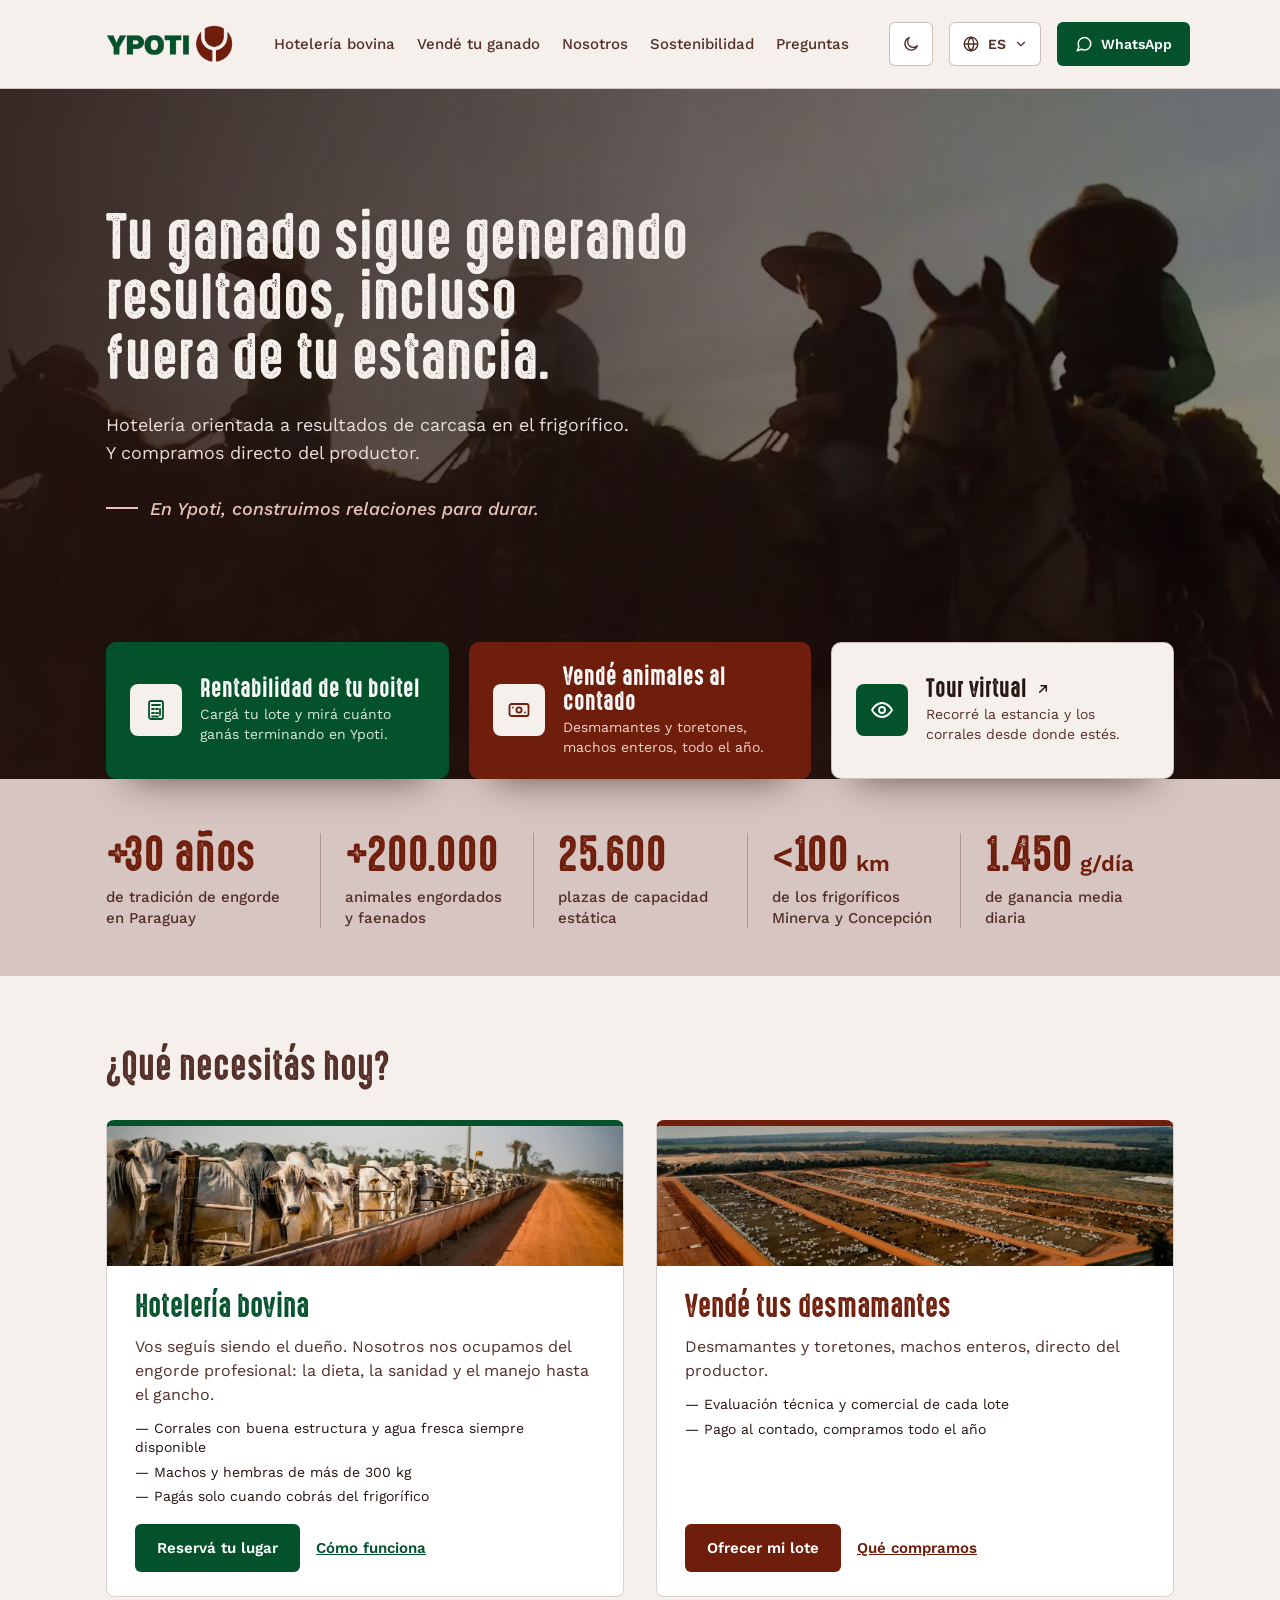
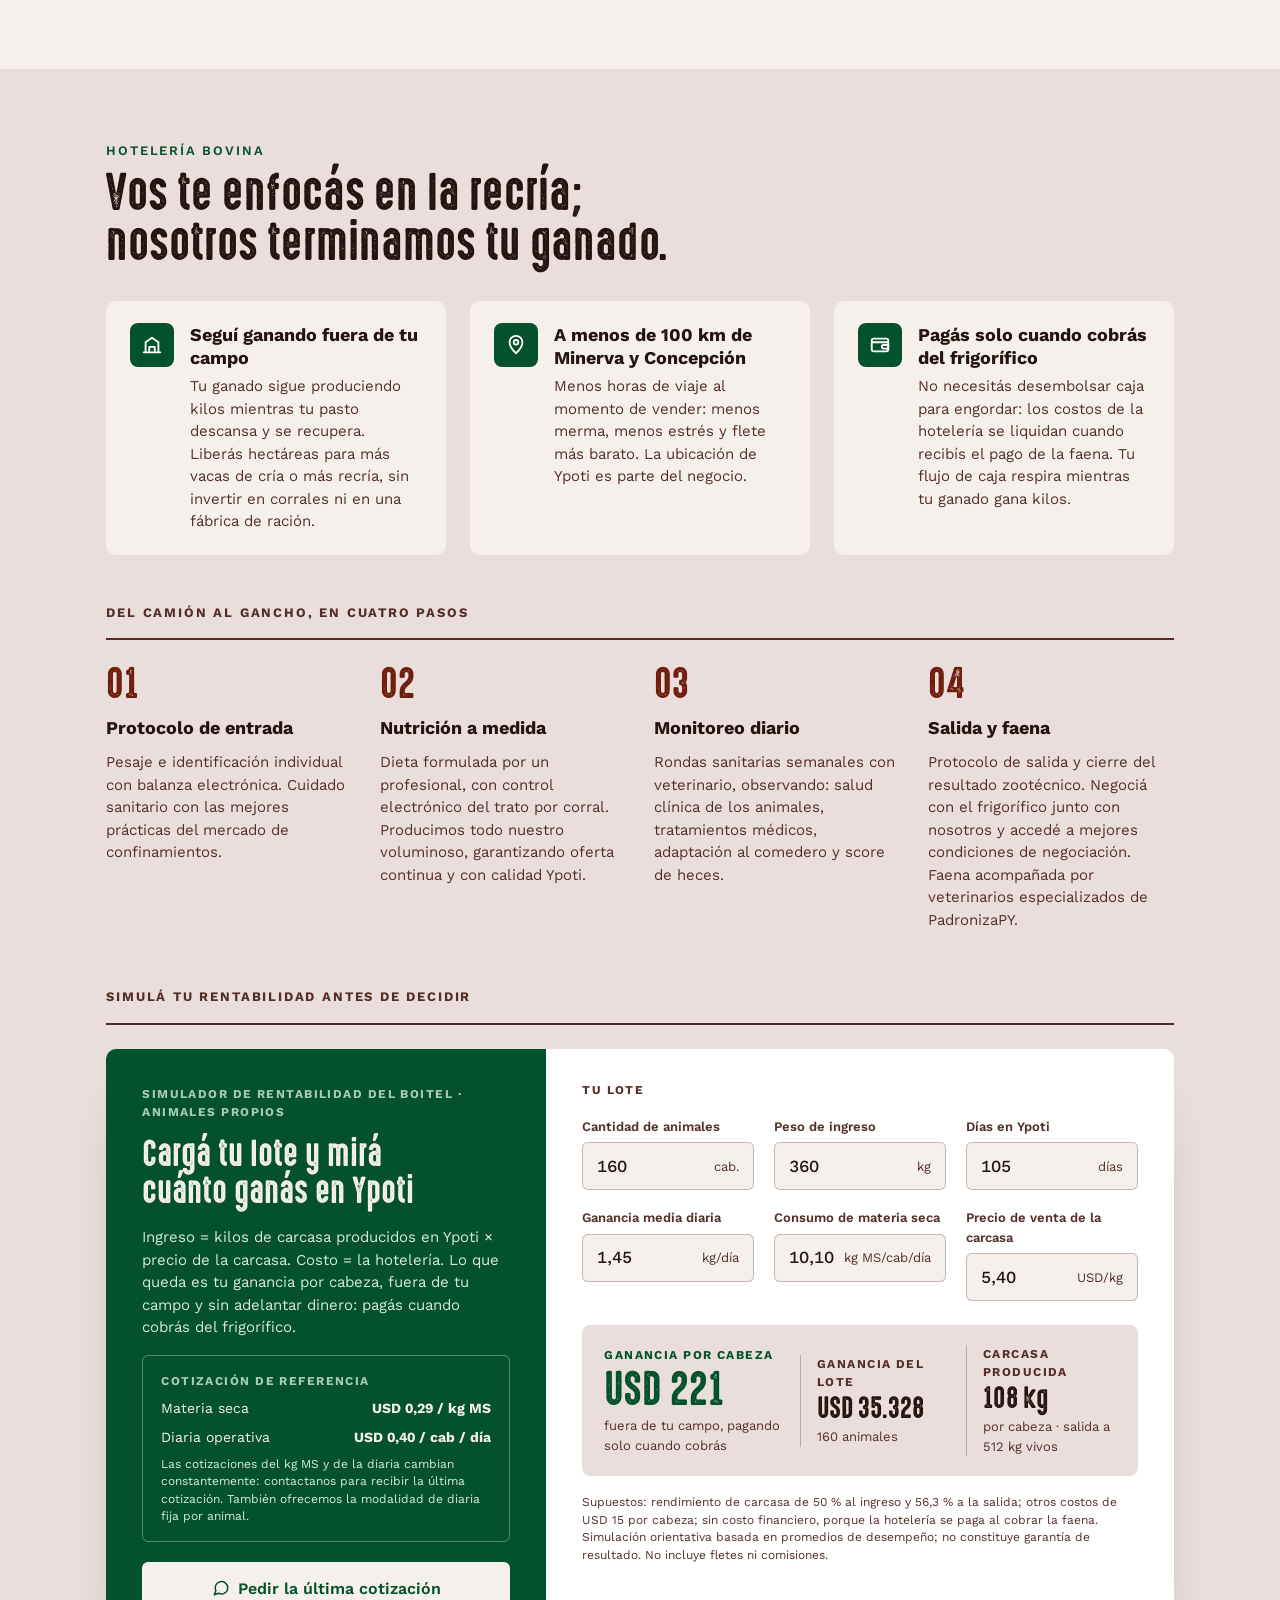
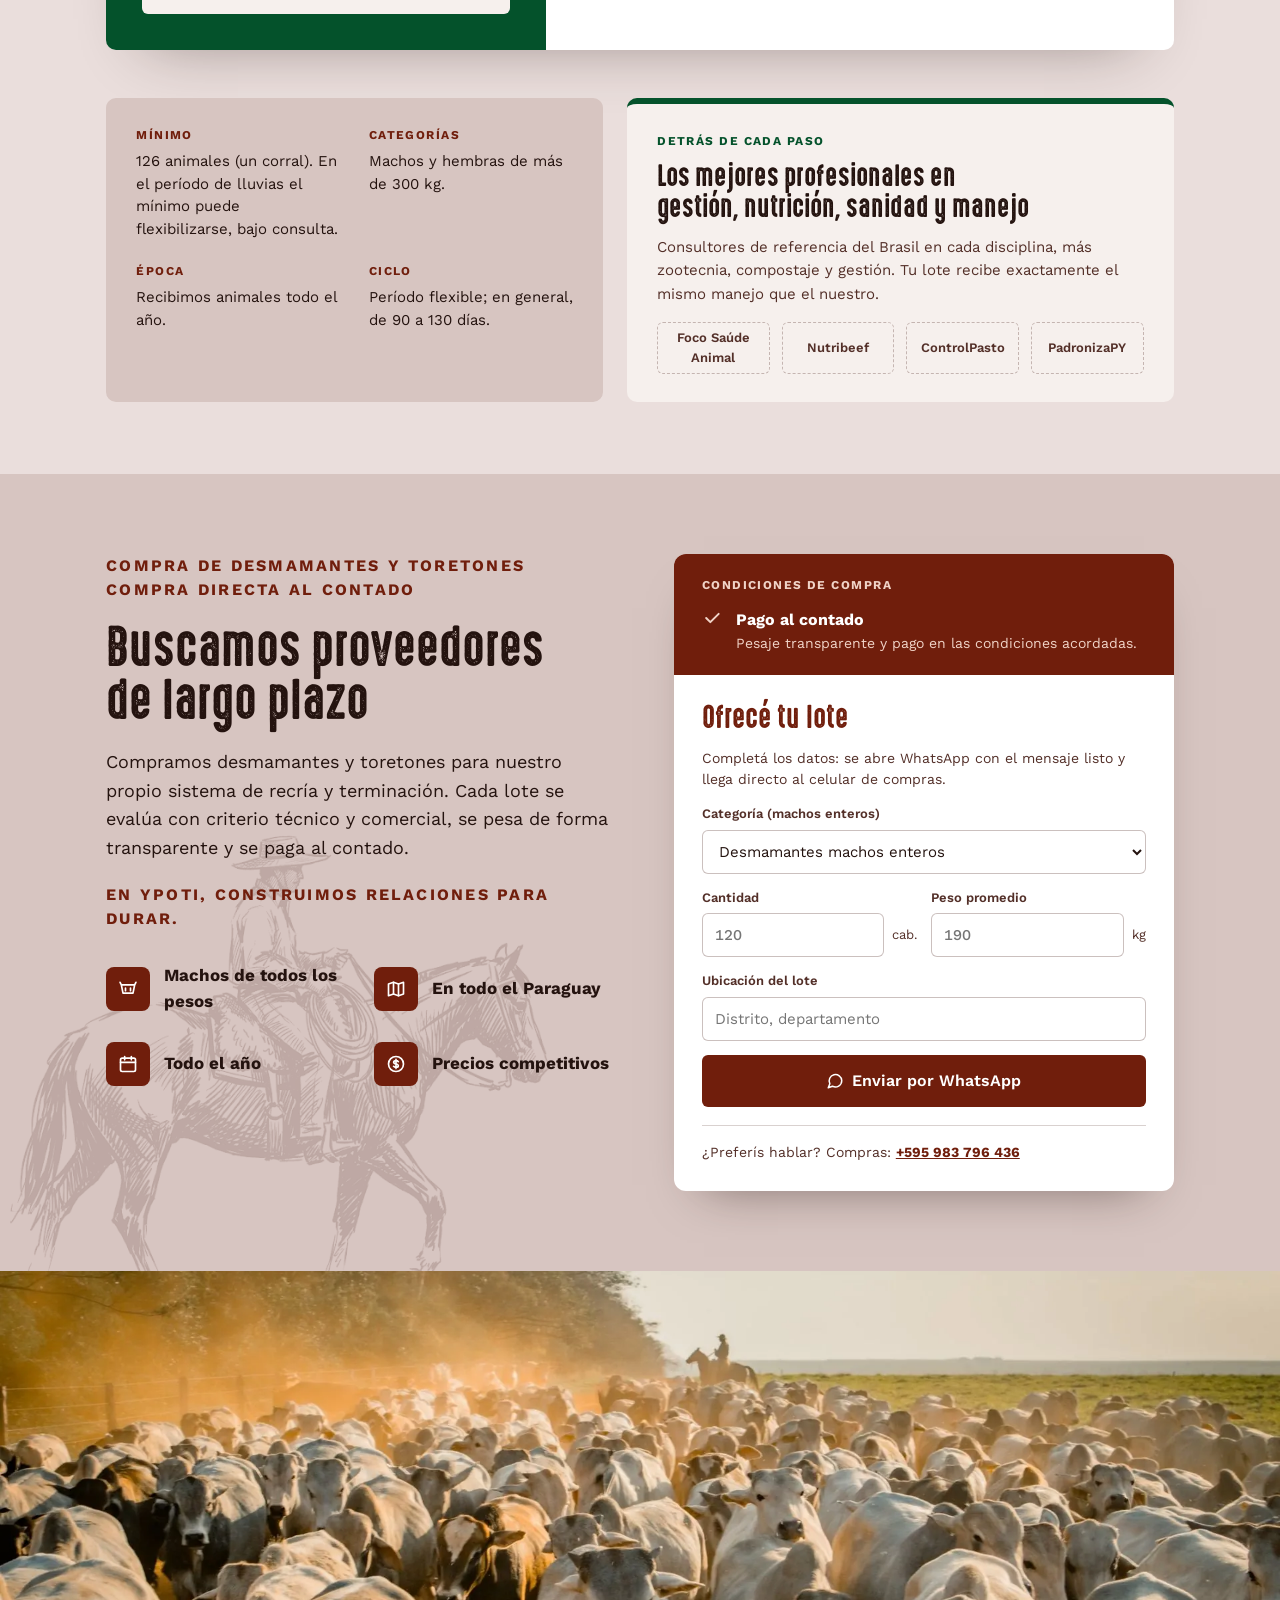
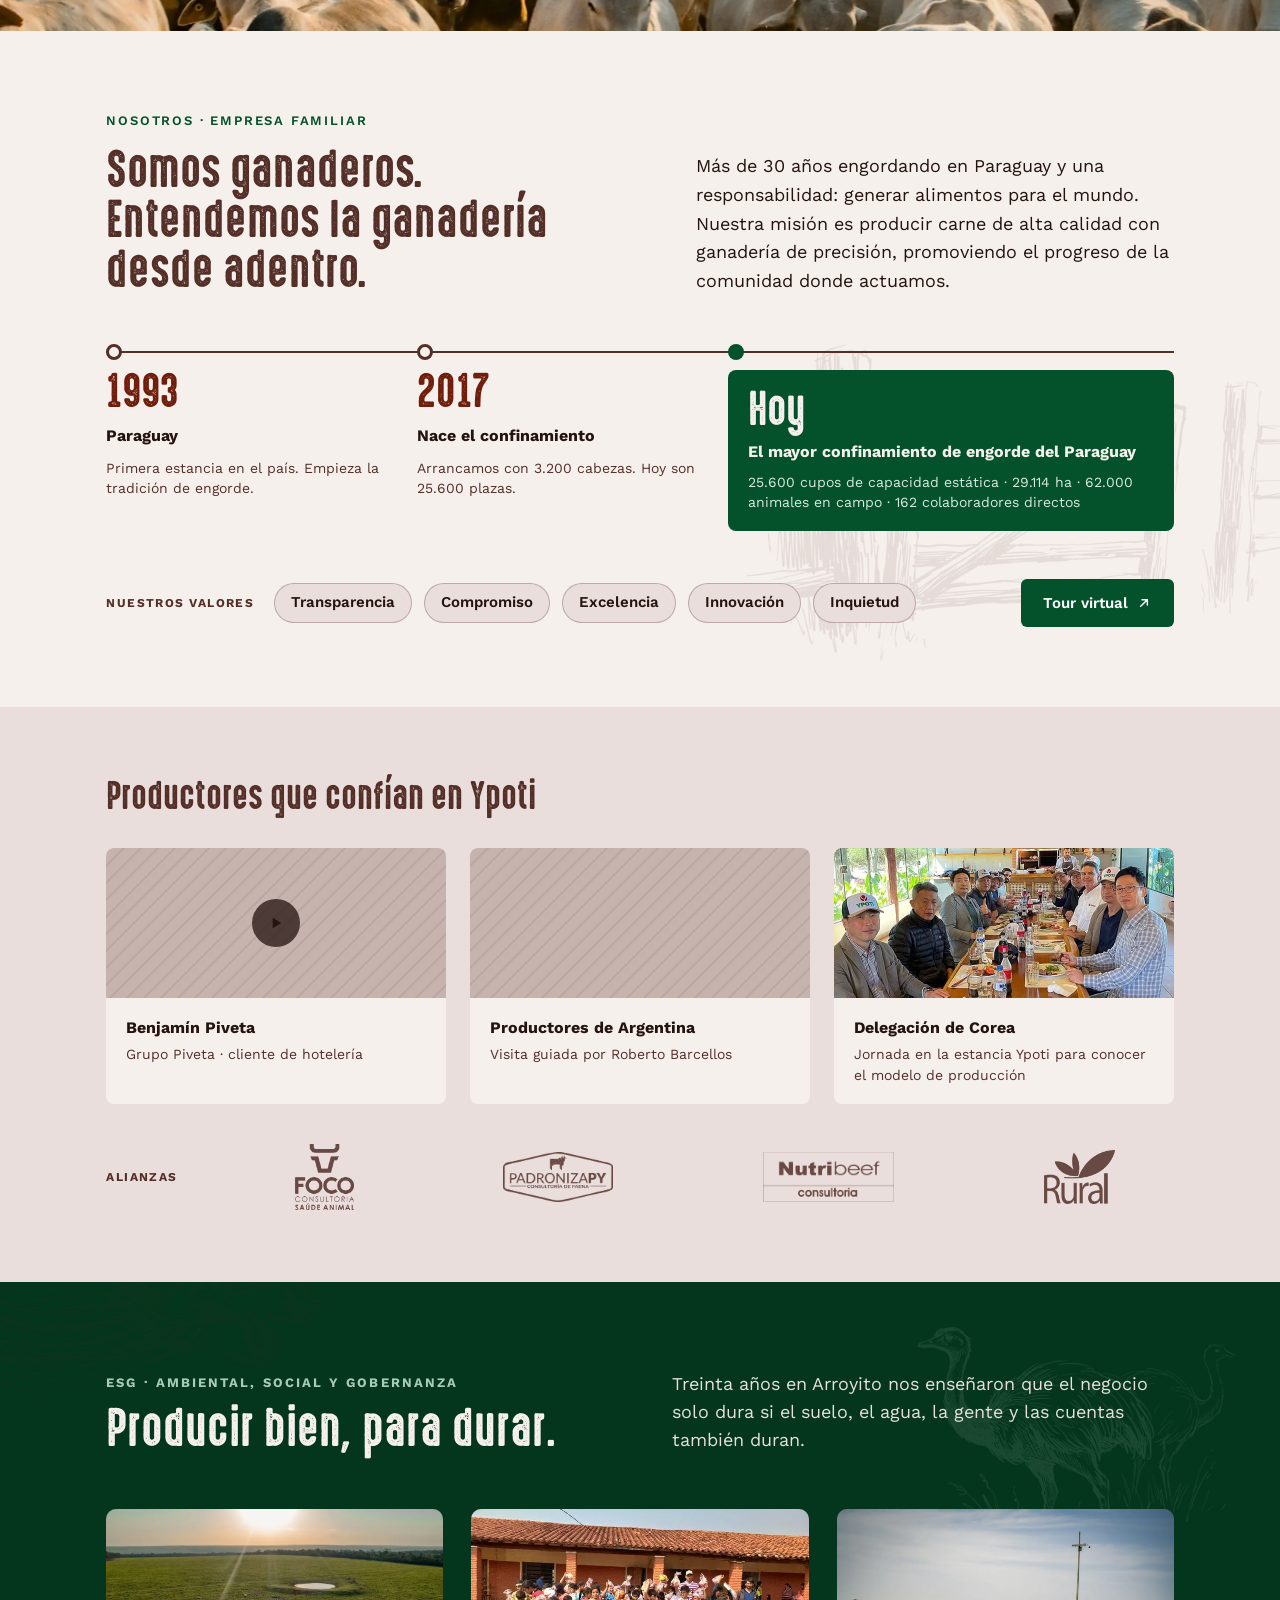
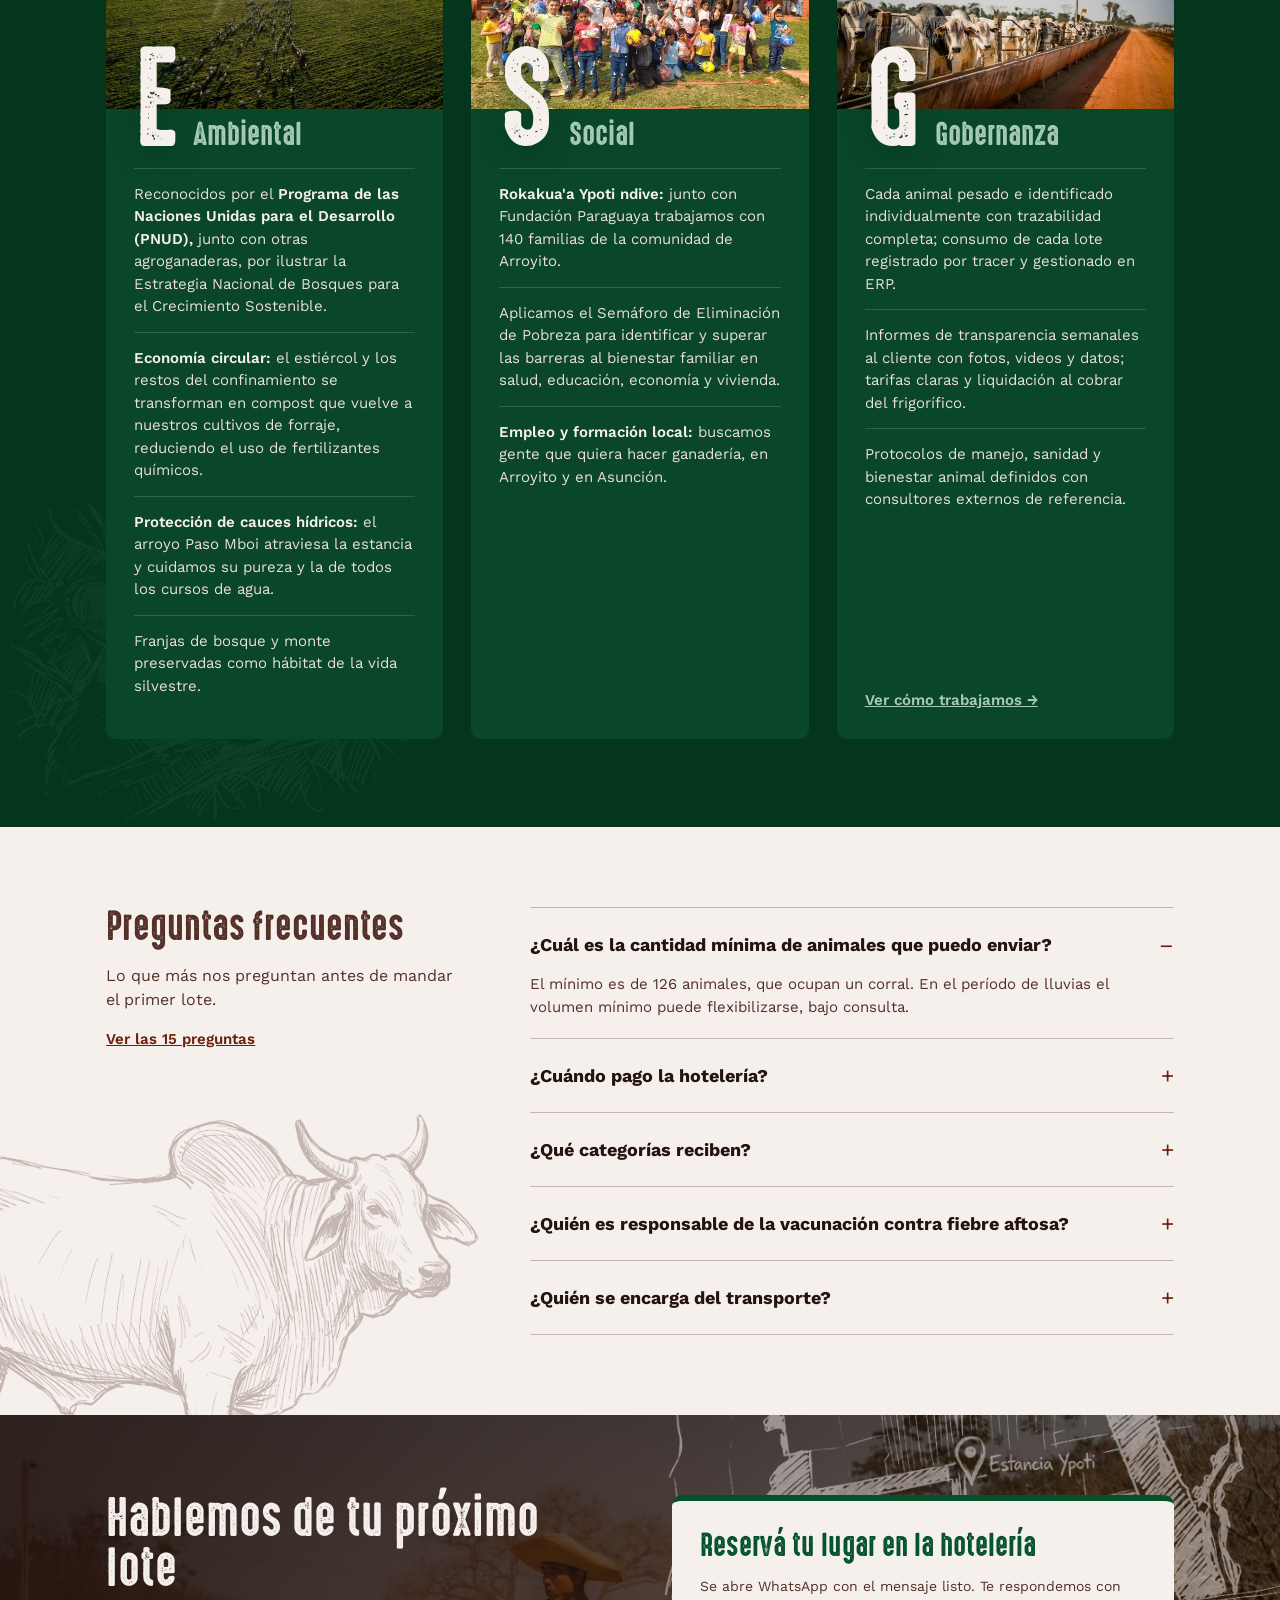
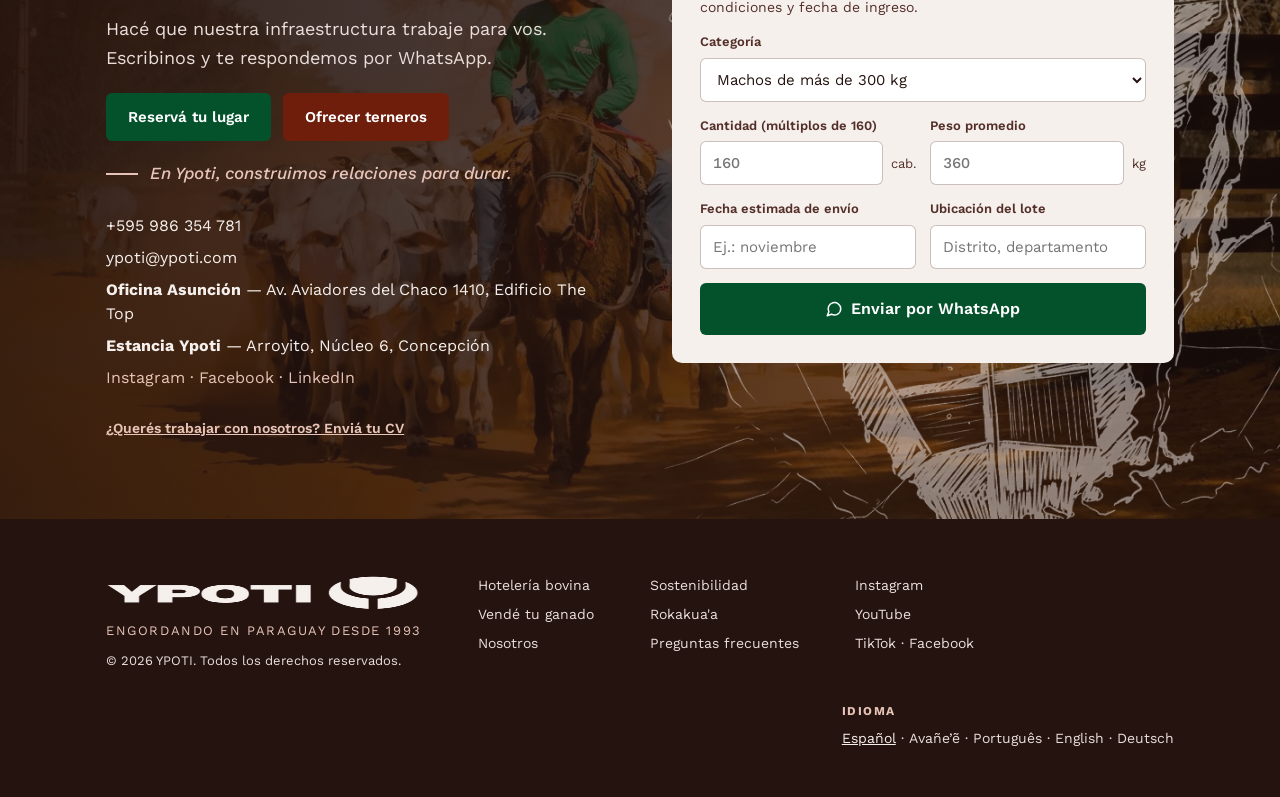
==== index.html @ e4237d3a "Add files via upload" ====
<!doctype html>
<html lang="es" data-page="home">
<head>
<meta charset="utf-8">
<meta name="viewport" content="width=device-width, initial-scale=1, viewport-fit=cover">
<title data-i18n="meta.title">Ypoti · Hotelería bovina y compra de ganado en Paraguay</title>
<meta name="description" data-i18n-attr="content=meta.description" content="Terminamos tu ganado en Arroyito, Concepción, a menos de 100 km de Minerva y Concepción: hotelería orientada a resultados de carcasa y pagás cuando cobrás del frigorífico. También compramos desmamantes y toretones al contado.">
<meta property="og:type" content="website">
<meta property="og:site_name" content="Ypoti">
<meta property="og:title" data-i18n-attr="content=meta.title" content="Ypoti · Hotelería bovina y compra de ganado en Paraguay">
<meta property="og:description" data-i18n-attr="content=meta.description" content="Terminamos tu ganado en Arroyito, Concepción, a menos de 100 km de Minerva y Concepción: hotelería orientada a resultados de carcasa y pagás cuando cobrás del frigorífico. También compramos desmamantes y toretones al contado.">
<meta property="og:image" content="https://ypoti.com/assets/img/og-ypoti.jpg">
<meta name="twitter:card" content="summary_large_image">
<meta name="theme-color" content="#3A211B">
<link rel="canonical" href="https://ypoti.com/">
<link rel="alternate" hreflang="es" href="https://ypoti.com/">
<link rel="alternate" hreflang="pt" href="https://ypoti.com/?lang=pt">
<link rel="alternate" hreflang="en" href="https://ypoti.com/?lang=en">
<link rel="alternate" hreflang="de" href="https://ypoti.com/?lang=de">
<link rel="alternate" hreflang="gn" href="https://ypoti.com/?lang=gn">
<link rel="alternate" hreflang="x-default" href="https://ypoti.com/">
<link rel="icon" href="assets/img/favicon.png" type="image/png">
<link rel="apple-touch-icon" href="assets/img/apple-touch-icon.png">
<link rel="preconnect" href="https://fonts.googleapis.com">
<link rel="preconnect" href="https://fonts.gstatic.com" crossorigin>
<link rel="stylesheet" href="https://fonts.googleapis.com/css2?family=Work+Sans:ital,wght@0,400;0,500;0,600;0,700;1,500&amp;display=swap">
<link rel="preload" href="assets/fonts/highvoltage-rough.woff2" as="font" type="font/woff2" crossorigin>
<link rel="stylesheet" href="assets/css/style.css?v=20261023">
<script>(function(){try{var t=localStorage.getItem('ypoti-theme');if(t==='dark'){document.documentElement.setAttribute('data-theme','dark');}}catch(e){}})();</script>
</head>
<body>
<a class="skip" href="#contenido" data-i18n="ui.skip">Ir al contenido</a>
<header class="site-header">
  <div class="wrap header-row">
    <a class="brand" href="./" aria-label="Ypoti">
      <img class="logo only-light" src="assets/img/logo-ypoti.png" alt="Ypoti" width="128" height="40">
      <img class="logo only-dark" src="assets/img/logo-ypoti-claro.png" alt="Ypoti" width="128" height="40">
    </a>
    <nav class="main-nav" id="main-nav">
      <a href="#funciona" data-i18n="nav.hoteleria">Hotelería bovina</a>
      <a href="#compra" data-i18n="nav.vende">Vendé tu ganado</a>
      <a href="#nosotros" data-i18n="nav.nosotros">Nosotros</a>
      <a href="#esg" data-i18n="nav.sostenibilidad">Sostenibilidad</a>
      <a href="faq.html" data-i18n="nav.preguntas">Preguntas</a>
    </nav>
    <div class="header-actions">
      <button class="icon-btn theme-toggle" type="button" data-i18n-attr="aria-label=ui.theme_dark" aria-label="Cambiar a modo oscuro"><svg class="ic ic-moon" width="18" height="18" viewBox="0 0 24 24" fill="none" stroke="currentColor" stroke-width="1.8" stroke-linecap="round" stroke-linejoin="round" aria-hidden="true"><path d="M20.5 14.2A8.5 8.5 0 1 1 9.8 3.5a6.8 6.8 0 0 0 10.7 10.7z"></path></svg><svg class="ic ic-sun" width="18" height="18" viewBox="0 0 24 24" fill="none" stroke="currentColor" stroke-width="1.8" stroke-linecap="round" stroke-linejoin="round" aria-hidden="true"><circle cx="12" cy="12" r="4"></circle><path d="M12 2v2M12 20v2M4.9 4.9l1.4 1.4M17.7 17.7l1.4 1.4M2 12h2M20 12h2M4.9 19.1l1.4-1.4M17.7 6.3l1.4-1.4"></path></svg></button>
      <div class="lang">
        <button class="lang-btn" type="button" aria-haspopup="true" aria-expanded="false" data-i18n-attr="aria-label=ui.language" aria-label="Idioma"><svg class="ic ic-globe" width="18" height="18" viewBox="0 0 24 24" fill="none" stroke="currentColor" stroke-width="1.8" stroke-linecap="round" stroke-linejoin="round" aria-hidden="true"><circle cx="12" cy="12" r="9"></circle><path d="M3 12h18M12 3c2.5 2.6 3.8 5.6 3.8 9s-1.3 6.4-3.8 9c-2.5-2.6-3.8-5.6-3.8-9S9.5 5.6 12 3z"></path></svg><span class="lang-code">ES</span><svg class="ic ic-chev" width="14" height="14" viewBox="0 0 24 24" fill="none" stroke="currentColor" stroke-width="2" stroke-linecap="round" stroke-linejoin="round" aria-hidden="true"><path d="M6 15l6-6 6 6"></path></svg></button>
        <ul class="lang-menu" hidden>
          <li><button type="button" data-lang="es" lang="es">Español<span>ES</span></button></li>
          <li><button type="button" data-lang="gn" lang="gn">Avañe’ẽ<span>GN</span></button></li>
          <li><button type="button" data-lang="pt" lang="pt">Português<span>PT</span></button></li>
          <li><button type="button" data-lang="en" lang="en">English<span>EN</span></button></li>
          <li><button type="button" data-lang="de" lang="de">Deutsch<span>DE</span></button></li>
        </ul>
      </div>
      <a class="btn btn-green btn-sm header-wa" href="#" data-wa="whatsapp_hoteleria" data-wa-msg="wa.general" target="_blank" rel="noopener"><svg class="ic ic-wa" width="18" height="18" viewBox="0 0 24 24" fill="none" stroke="currentColor" stroke-width="2" stroke-linecap="round" stroke-linejoin="round" aria-hidden="true"><path d="M21 11.5a8.4 8.4 0 0 1-12.4 7.4L3 21l2.1-5.4A8.4 8.4 0 1 1 21 11.5z"></path></svg><span data-i18n="ui.whatsapp">WhatsApp</span></a>
      <button class="icon-btn menu-btn" type="button" aria-expanded="false" aria-controls="main-nav" data-i18n-attr="aria-label=ui.menu_open" aria-label="Abrir menú"><svg class="ic ic-menu" width="20" height="20" viewBox="0 0 24 24" fill="none" stroke="currentColor" stroke-width="2" stroke-linecap="round" aria-hidden="true"><path d="M4 7h16M4 12h16M4 17h16"></path></svg><svg class="ic ic-close" width="20" height="20" viewBox="0 0 24 24" fill="none" stroke="currentColor" stroke-width="2" stroke-linecap="round" aria-hidden="true"><path d="M6 6l12 12M18 6L6 18"></path></svg></button>
    </div>
  </div>
</header>

<main id="contenido">

<!-- ============ PORTADA ============ -->
<section class="hero" id="inicio">
  <video class="hero-media" autoplay muted loop playsinline preload="metadata" poster="assets/img/hero-poster.webp" aria-hidden="true">
    <source src="assets/video/hero.mp4" type="video/mp4">
  </video>
  <div class="hero-shade" aria-hidden="true"></div>
  <div class="wrap hero-inner">
    <div class="hero-copy">
      <h1 data-i18n="hero.title">Tu ganado sigue generando resultados, incluso fuera de tu estancia.</h1>
      <p class="hero-lead"><span data-i18n="hero.lead1">Hotelería orientada a resultados de carcasa en el frigorífico.</span><br><span data-i18n="hero.lead2">Y compramos directo del productor.</span></p>
      <p class="slogan-line"><span class="rule" aria-hidden="true"></span><span data-i18n="slogan">En Ypoti, construimos relaciones para durar.</span></p>
    </div>
    <a class="hero-video" data-cfg-href="video_url" target="_blank" rel="noopener"><span class="play" aria-hidden="true"><svg class="ic ic-play" width="16" height="16" viewBox="0 0 24 24" fill="currentColor" aria-hidden="true"><path d="M7 4l13 8-13 8z"></path></svg></span><span data-i18n="hero.video">Ver video institucional</span></a>
  </div>
  <div class="wrap">
    <nav class="doors" data-i18n-attr="aria-label=hero.nav_aria" aria-label="Accesos principales">
      <a class="door door-green" href="#simulador">
        <span class="door-icon"><svg class="ic ic-calc" width="24" height="24" viewBox="0 0 24 24" fill="none" stroke="currentColor" stroke-width="1.8" stroke-linecap="round" stroke-linejoin="round" aria-hidden="true"><rect x="5" y="3" width="14" height="18" rx="2"></rect><path d="M8 7h8M8 11h2M12 11h2M16 11v6M8 15h2M12 15h2M8 18.5h6"></path></svg></span>
        <span class="door-text"><span class="door-title" data-i18n="hero.door1_title">Rentabilidad de tu boitel</span><span class="door-sub" data-i18n="hero.door1_text">Cargá tu lote y mirá cuánto ganás terminando en Ypoti.</span></span>
      </a>
      <a class="door door-wine" href="#compra">
        <span class="door-icon"><svg class="ic ic-cam" width="24" height="24" viewBox="0 0 24 24" fill="none" stroke="currentColor" stroke-width="1.8" stroke-linecap="round" stroke-linejoin="round" aria-hidden="true"><rect x="2.5" y="6" width="19" height="12" rx="2"></rect><circle cx="12" cy="12" r="2.6"></circle><path d="M6 9.5v.01M18 14.5v.01"></path></svg></span>
        <span class="door-text"><span class="door-title" data-i18n="hero.door2_title">Vendé animales al contado</span><span class="door-sub" data-i18n="hero.door2_text">Desmamantes y toretones, machos enteros, todo el año.</span></span>
      </a>
      <a class="door door-light" data-cfg-href="tour_url" href="https://ypoti.com/map" target="_blank" rel="noopener">
        <span class="door-icon"><svg class="ic ic-eye" width="24" height="24" viewBox="0 0 24 24" fill="none" stroke="currentColor" stroke-width="1.8" stroke-linecap="round" stroke-linejoin="round" aria-hidden="true"><path d="M2 12s3.6-7 10-7 10 7 10 7-3.6 7-10 7S2 12 2 12z"></path><circle cx="12" cy="12" r="3"></circle></svg></span>
        <span class="door-text"><span class="door-title"><span data-i18n="hero.door3_title">Tour virtual</span> <svg class="ic ic-ext" width="16" height="16" viewBox="0 0 24 24" fill="none" stroke="currentColor" stroke-width="2.2" stroke-linecap="round" stroke-linejoin="round" aria-hidden="true"><path d="M7 17L17 7M9 7h8v8"></path></svg></span><span class="door-sub" data-i18n="hero.door3_text">Recorré la estancia y los corrales desde donde estés.</span></span>
      </a>
    </nav>
  </div>
</section>

<!-- ============ NÚMEROS ============ -->
<section class="stats" aria-label="Ypoti">
  <div class="wrap">
    <ul class="stats-grid">
      <li><span class="stat-num" data-i18n="stats.anos_num">+30 años</span><span class="stat-label" data-i18n="stats.anos_label">de tradición de engorde en Paraguay</span></li>
      <li><span class="stat-num" data-i18n="stats.animales_num">+200.000</span><span class="stat-label" data-i18n="stats.animales_label">animales engordados y faenados</span></li>
      <li><span class="stat-num" data-i18n="stats.plazas_num">25.600</span><span class="stat-label" data-i18n="stats.plazas_label">plazas de capacidad estática</span></li>
      <li><span class="stat-num"><span class="stat-sym">&lt;</span>100<span class="stat-unit"> km</span></span><span class="stat-label" data-i18n="stats.km_label">de los frigoríficos Minerva y Concepción</span></li>
      <li><span class="stat-num"><span data-i18n="stats.gmd_num">1.450</span><span class="stat-unit"> <span data-i18n="stats.gmd_unit">g/día</span></span></span><span class="stat-label" data-i18n="stats.gmd_label">de ganancia media diaria</span></li>
    </ul>
  </div>
</section>

<!-- ============ CAMINOS ============ -->
<section class="caminos">
  <div class="wrap">
    <h2 class="h2 ink-muted" data-i18n="caminos.title">¿Qué necesitás hoy?</h2>
    <div class="caminos-grid">
      <article class="path-card path-green">
        <img class="path-img" src="assets/img/comedero.webp" data-i18n-attr="alt=caminos.hot_alt" width="1200" height="675" loading="lazy" style="object-position: center 80%" alt="Ganado en el comedero del confinamiento Ypoti">
        <div class="path-body">
          <h3 class="h3 ink-green" data-i18n="caminos.hot_title">Hotelería bovina</h3>
          <p data-i18n="caminos.hot_text">Vos seguís siendo el dueño. Nosotros nos ocupamos del engorde profesional: la dieta, la sanidad y el manejo hasta el gancho.</p>
          <ul class="dash-list">
            <li data-i18n="caminos.hot_b1">Corrales con buena estructura y agua fresca siempre disponible</li>
            <li data-i18n="caminos.hot_b2">Machos y hembras de más de 300 kg</li>
            <li data-i18n="caminos.hot_b3">Pagás solo cuando cobrás del frigorífico</li>
          </ul>
          <div class="path-actions">
            <a class="btn btn-green" href="#contacto" data-i18n="caminos.hot_cta">Reservá tu lugar</a>
            <a class="text-link ink-green" href="#funciona" data-i18n="caminos.hot_link">Cómo funciona</a>
          </div>
        </div>
      </article>
      <article class="path-card path-wine">
        <img class="path-img" src="assets/img/corrales-aereo.webp" data-i18n-attr="alt=caminos.compra_alt" width="1200" height="675" loading="lazy" style="object-position: center 72%" alt="Vista aérea de los corrales del confinamiento Ypoti al atardecer">
        <div class="path-body">
          <h3 class="h3 ink-wine" data-i18n="caminos.compra_title">Vendé tus desmamantes</h3>
          <p data-i18n="caminos.compra_text">Desmamantes y toretones, machos enteros, directo del productor.</p>
          <ul class="dash-list">
            <li data-i18n="caminos.compra_b1">Evaluación técnica y comercial de cada lote</li>
            <li data-i18n="caminos.compra_b2">Pago al contado, compramos todo el año</li>
          </ul>
          <div class="path-actions">
            <a class="btn btn-wine" href="#compra" data-i18n="caminos.compra_cta">Ofrecer mi lote</a>
            <a class="text-link ink-wine" href="#compra" data-i18n="caminos.compra_link">Qué compramos</a>
          </div>
        </div>
      </article>
    </div>
  </div>
</section>

<!-- ============ HOTELERÍA BOVINA ============ -->
<section class="funciona" id="funciona">
  <div class="wrap">
    <span class="eyebrow ink-green" data-i18n="func.eyebrow">Hotelería bovina</span>
    <h2 class="h2 func-title" data-i18n="func.title">Vos te enfocás en la recría;<br>nosotros terminamos tu ganado.</h2>
    <div class="adv-grid">
      <div class="adv"><span class="tile tile-green"><svg class="ic ic-house" width="22" height="22" viewBox="0 0 24 24" fill="none" stroke="currentColor" stroke-width="2" stroke-linecap="round" stroke-linejoin="round" aria-hidden="true"><path d="M3 20h18M5 20V9l7-5 7 5v11"></path><path d="M9 20v-6h6v6"></path></svg></span><div><h3 class="adv-title" data-i18n="func.adv1_title">Seguí ganando fuera de tu campo</h3><p data-i18n="func.adv1_text">Tu ganado sigue produciendo kilos mientras tu pasto descansa y se recupera. Liberás hectáreas para más vacas de cría o más recría, sin invertir en corrales ni en una fábrica de ración.</p></div></div>
      <div class="adv"><span class="tile tile-green"><svg class="ic ic-pin" width="22" height="22" viewBox="0 0 24 24" fill="none" stroke="currentColor" stroke-width="2" stroke-linecap="round" stroke-linejoin="round" aria-hidden="true"><path d="M12 21s7-6.5 7-12a7 7 0 0 0-14 0c0 5.5 7 12 7 12z"></path><circle cx="12" cy="9" r="2.5"></circle></svg></span><div><h3 class="adv-title" data-i18n="func.adv2_title">A menos de 100 km de Minerva y Concepción</h3><p data-i18n="func.adv2_text">Menos horas de viaje al momento de vender: menos merma, menos estrés y flete más barato. La ubicación de Ypoti es parte del negocio.</p></div></div>
      <div class="adv"><span class="tile tile-green"><svg class="ic ic-wallet" width="22" height="22" viewBox="0 0 24 24" fill="none" stroke="currentColor" stroke-width="2" stroke-linecap="round" stroke-linejoin="round" aria-hidden="true"><path d="M3 7a2 2 0 0 1 2-2h14a2 2 0 0 1 2 2v10a2 2 0 0 1-2 2H5a2 2 0 0 1-2-2z"></path><path d="M16 12h5v4h-5a2 2 0 0 1 0-4z"></path><path d="M3 9h18"></path></svg></span><div><h3 class="adv-title" data-i18n="func.adv3_title">Pagás solo cuando cobrás del frigorífico</h3><p data-i18n="func.adv3_text">No necesitás desembolsar caja para engordar: los costos de la hotelería se liquidan cuando recibís el pago de la faena. Tu flujo de caja respira mientras tu ganado gana kilos.</p></div></div>
    </div>

    <h3 class="rule-title" data-i18n="func.steps_title">Del camión al gancho, en cuatro pasos</h3>
    <ol class="steps">
      <li><span class="step-num">01</span><h4 data-i18n="func.step1_title">Protocolo de entrada</h4><p data-i18n="func.step1_text">Pesaje e identificación individual con balanza electrónica. Cuidado sanitario con las mejores prácticas del mercado de confinamientos.</p></li>
      <li><span class="step-num">02</span><h4 data-i18n="func.step2_title">Nutrición a medida</h4><p data-i18n="func.step2_text">Dieta formulada por un profesional, con control electrónico del trato por corral. Producimos todo nuestro voluminoso, garantizando oferta continua y con calidad Ypoti.</p></li>
      <li><span class="step-num">03</span><h4 data-i18n="func.step3_title">Monitoreo diario</h4><p data-i18n="func.step3_text">Rondas sanitarias semanales con veterinario, observando: salud clínica de los animales, tratamientos médicos, adaptación al comedero y score de heces.</p></li>
      <li><span class="step-num">04</span><h4 data-i18n="func.step4_title">Salida y faena</h4><p data-i18n="func.step4_text">Protocolo de salida y cierre del resultado zootécnico. Negociá con el frigorífico junto con nosotros y accedé a mejores condiciones de negociación. Faena acompañada por veterinarios especializados de PadronizaPY.</p></li>
    </ol>

    <h3 class="rule-title rule-title-gap" data-i18n="sim.heading">Simulá tu rentabilidad antes de decidir</h3>
    <div class="sim" id="simulador">
      <div class="sim-side">
        <span class="eyebrow-sm sim-eyebrow" data-i18n="sim.eyebrow">Simulador de rentabilidad del boitel · Animales propios</span>
        <h3 class="sim-title" data-i18n="sim.title">Cargá tu lote y mirá<br>cuánto ganás en Ypoti</h3>
        <p class="sim-intro" data-i18n="sim.intro">Ingreso = kilos de carcasa producidos en Ypoti × precio de la carcasa. Costo = la hotelería. Lo que queda es tu ganancia por cabeza, fuera de tu campo y sin adelantar dinero: pagás cuando cobrás del frigorífico.</p>
        <div class="sim-ref">
          <span class="eyebrow-sm sim-eyebrow" data-i18n="sim.ref_title">Cotización de referencia</span>
          <div class="sim-ref-row"><span data-i18n="sim.ref_ms_label">Materia seca</span><strong class="num" data-i18n="sim.ref_ms_value" data-vars="valor=cfg:precio_ms_usd:2">USD 0,29 / kg MS</strong></div>
          <div class="sim-ref-row"><span data-i18n="sim.ref_diaria_label">Diaria operativa</span><strong class="num" data-i18n="sim.ref_diaria_value" data-vars="valor=cfg:diaria_usd:2">USD 0,40 / cab / día</strong></div>
          <p class="sim-note" data-i18n="sim.ref_note">Las cotizaciones del kg MS y de la diaria cambian constantemente: contactanos para recibir la última cotización. También ofrecemos la modalidad de diaria fija por animal.</p>
        </div>
        <a class="btn btn-cream sim-cta" href="#" id="sim-wa" target="_blank" rel="noopener"><svg class="ic ic-wa" width="18" height="18" viewBox="0 0 24 24" fill="none" stroke="currentColor" stroke-width="2" stroke-linecap="round" stroke-linejoin="round" aria-hidden="true"><path d="M21 11.5a8.4 8.4 0 0 1-12.4 7.4L3 21l2.1-5.4A8.4 8.4 0 1 1 21 11.5z"></path></svg><span data-i18n="sim.cta">Pedir la última cotización</span></a>
      </div>
      <form class="sim-main" id="sim-form" novalidate>
        <span class="eyebrow-sm ink-muted" data-i18n="sim.lote">Tu lote</span>
        <div class="sim-fields">
          <div class="field"><label for="sim-cab" data-i18n="sim.f_cab">Cantidad de animales</label><div class="input-unit"><input id="sim-cab" name="cab" type="text" inputmode="decimal" autocomplete="off"><span data-i18n="ui.unit_cab">cab.</span></div></div>
          <div class="field"><label for="sim-peso" data-i18n="sim.f_peso">Peso de ingreso</label><div class="input-unit"><input id="sim-peso" name="peso" type="text" inputmode="decimal" autocomplete="off"><span data-i18n="ui.unit_kg">kg</span></div></div>
          <div class="field"><label for="sim-dias" data-i18n="sim.f_dias">Días en Ypoti</label><div class="input-unit"><input id="sim-dias" name="dias" type="text" inputmode="decimal" autocomplete="off"><span data-i18n="ui.unit_dias">días</span></div></div>
          <div class="field"><label for="sim-gmd" data-i18n="sim.f_gmd">Ganancia media diaria</label><div class="input-unit"><input id="sim-gmd" name="gmd" type="text" inputmode="decimal" autocomplete="off"><span data-i18n="ui.unit_kgdia">kg/día</span></div></div>
          <div class="field"><label for="sim-ms" data-i18n="sim.f_ms">Consumo de materia seca</label><div class="input-unit"><input id="sim-ms" name="ms" type="text" inputmode="decimal" autocomplete="off"><span data-i18n="ui.unit_ms">kg MS/cab/día</span></div></div>
          <div class="field"><label for="sim-precio" data-i18n="sim.f_precio">Precio de venta de la carcasa</label><div class="input-unit"><input id="sim-precio" name="precio" type="text" inputmode="decimal" autocomplete="off"><span data-i18n="ui.unit_usdkg">USD/kg</span></div></div>
        </div>
        <div class="sim-result" aria-live="polite">
          <div class="res-main"><span class="eyebrow-sm ink-green" data-i18n="sim.r_cab">Ganancia por cabeza</span><span class="res-big num">USD <span data-out="ganancia">221</span></span><span class="res-note" data-i18n="sim.r_cab_note">fuera de tu campo, pagando solo cuando cobrás</span></div>
          <div class="res-side"><span class="eyebrow-sm ink-muted" data-i18n="sim.r_lote">Ganancia del lote</span><span class="res-mid num">USD <span data-out="lote">35.328</span></span><span class="res-note" data-i18n="sim.r_lote_note" data-vars="n=out:cab">160 animales</span></div>
          <div class="res-side"><span class="eyebrow-sm ink-muted" data-i18n="sim.r_carc">Carcasa producida</span><span class="res-mid num"><span data-out="carcasa">108</span> kg</span><span class="res-note" data-i18n="sim.r_carc_note" data-vars="peso=out:pesofinal">por cabeza · salida a 512 kg vivos</span></div>
        </div>
        <p class="fine" data-i18n="sim.disclaimer" data-vars="rc_entrada=cfg:rc_entrada:pct;rc_salida=cfg:rc_salida:pct;otros=cfg:otros_costos_usd:0">Supuestos: rendimiento de carcasa de 50 % al ingreso y 56,3 % a la salida; otros costos de USD 15 por cabeza; sin costo financiero, porque la hotelería se paga al cobrar la faena. Simulación orientativa basada en promedios de desempeño; no constituye garantía de resultado. No incluye fletes ni comisiones.</p>
      </form>
    </div>

    <div class="req-cons">
      <dl class="req">
        <div><dt data-i18n="req.min_label">Mínimo</dt><dd data-i18n="req.min_text">126 animales (un corral). En el período de lluvias el mínimo puede flexibilizarse, bajo consulta.</dd></div>
        <div><dt data-i18n="req.cat_label">Categorías</dt><dd data-i18n="req.cat_text">Machos y hembras de más de 300 kg.</dd></div>
        <div><dt data-i18n="req.epoca_label">Época</dt><dd data-i18n="req.epoca_text">Recibimos animales todo el año.</dd></div>
        <div><dt data-i18n="req.ciclo_label">Ciclo</dt><dd data-i18n="req.ciclo_text">Período flexible; en general, de 90 a 130 días.</dd></div>
      </dl>
      <div class="cons">
        <span class="eyebrow-sm ink-green" data-i18n="cons.eyebrow">Detrás de cada paso</span>
        <h3 class="cons-title" data-i18n="cons.title">Los mejores profesionales en<br>gestión, nutrición, sanidad y manejo</h3>
        <p data-i18n="cons.text">Consultores de referencia del Brasil en cada disciplina, más zootecnia, compostaje y gestión. Tu lote recibe exactamente el mismo manejo que el nuestro.</p>
        <ul class="cons-names"><li>Foco Saúde Animal</li><li>Nutribeef</li><li>ControlPasto</li><li>PadronizaPY</li></ul>
      </div>
    </div>
  </div>
</section>

<!-- ============ COMPRA ============ -->
<section class="compra" id="compra">
  <img class="deco deco-jinete" src="assets/img/grabado-jinete.webp" alt="" aria-hidden="true" loading="lazy">
  <div class="wrap compra-grid">
    <div class="compra-copy">
      <span class="eyebrow eyebrow-lg ink-wine" data-i18n="compra.eyebrow">Compra de desmamantes y toretones<br>Compra directa al contado</span>
      <h2 class="h2 h2-xl" data-i18n="compra.title">Buscamos proveedores<br>de largo plazo</h2>
      <p class="lead" data-i18n="compra.text">Compramos desmamantes y toretones para nuestro propio sistema de recría y terminación. Cada lote se evalúa con criterio técnico y comercial, se pesa de forma transparente y se paga al contado.</p>
      <span class="eyebrow eyebrow-lg ink-wine" data-i18n="slogan">En Ypoti, construimos relaciones para durar.</span>
      <ul class="compra-vent">
        <li><span class="tile tile-wine"><svg class="ic ic-cow" width="20" height="20" viewBox="0 0 24 24" fill="none" stroke="currentColor" stroke-width="2" stroke-linecap="round" stroke-linejoin="round" aria-hidden="true"><path d="M4 7h16M4 7l2 10h12l2-10M4 7l-1.5-3M20 7l1.5-3"></path><path d="M9 11v3M15 11v3"></path></svg></span><b data-i18n="compra.v1">Machos de todos los pesos</b></li>
        <li><span class="tile tile-wine"><svg class="ic ic-map" width="20" height="20" viewBox="0 0 24 24" fill="none" stroke="currentColor" stroke-width="2" stroke-linecap="round" stroke-linejoin="round" aria-hidden="true"><path d="M3 6l6-2 6 2 6-2v14l-6 2-6-2-6 2z"></path><path d="M9 4v14M15 6v14"></path></svg></span><b data-i18n="compra.v2">En todo el Paraguay</b></li>
        <li><span class="tile tile-wine"><svg class="ic ic-cal" width="20" height="20" viewBox="0 0 24 24" fill="none" stroke="currentColor" stroke-width="2" stroke-linecap="round" stroke-linejoin="round" aria-hidden="true"><rect x="3" y="5" width="18" height="16" rx="2"></rect><path d="M3 10h18M8 3v4M16 3v4"></path></svg></span><b data-i18n="compra.v3">Todo el año</b></li>
        <li><span class="tile tile-wine"><svg class="ic ic-coin" width="20" height="20" viewBox="0 0 24 24" fill="none" stroke="currentColor" stroke-width="2" stroke-linecap="round" stroke-linejoin="round" aria-hidden="true"><circle cx="12" cy="12" r="9"></circle><path d="M14.8 9.2c-.6-.8-1.6-1.2-2.8-1.2-1.7 0-2.8.9-2.8 2s1 1.7 2.8 2 2.8.9 2.8 2.1-1.2 2-2.8 2c-1.3 0-2.3-.5-2.9-1.3M12 6.5v11"></path></svg></span><b data-i18n="compra.v4">Precios competitivos</b></li>
      </ul>
    </div>
    <div class="compra-card">
      <div class="compra-cond">
        <span class="eyebrow-sm" data-i18n="compra.cond_title">Condiciones de compra</span>
        <div class="cond-item"><svg class="ic ic-tick" width="20" height="20" viewBox="0 0 24 24" fill="none" stroke="currentColor" stroke-width="2.4" stroke-linecap="round" stroke-linejoin="round" aria-hidden="true"><path d="M5 12l5 5L20 7"></path></svg><span><b data-i18n="compra.cond1_title">Pago al contado</b><span data-i18n="compra.cond1_text">Pesaje transparente y pago en las condiciones acordadas.</span></span></div>
      </div>
      <form class="form" id="form-compra" novalidate>
        <h3 class="form-title ink-wine" data-i18n="fc.title">Ofrecé tu lote</h3>
        <p class="form-text" data-i18n="fc.text">Completá los datos: se abre WhatsApp con el mensaje listo y llega directo al celular de compras.</p>
        <div class="field"><label for="fc-cat" data-i18n="fc.cat_label">Categoría (machos enteros)</label>
          <select id="fc-cat" name="categoria"><option data-i18n="fc.cat_opt1" value="1">Desmamantes machos enteros</option><option data-i18n="fc.cat_opt2" value="2">Toretones enteros</option><option data-i18n="fc.cat_opt3" value="3">Ambos</option></select></div>
        <div class="field-row">
          <div class="field"><label for="fc-cant" data-i18n="fc.cant_label">Cantidad</label><div class="input-unit plain"><input id="fc-cant" name="cantidad" type="number" min="1" inputmode="numeric" placeholder="120"><span data-i18n="ui.unit_cab">cab.</span></div></div>
          <div class="field"><label for="fc-peso" data-i18n="ui.peso_label">Peso promedio</label><div class="input-unit plain"><input id="fc-peso" name="peso" type="number" min="1" inputmode="numeric" placeholder="190"><span data-i18n="ui.unit_kg">kg</span></div></div>
        </div>
        <div class="field"><label for="fc-ubic" data-i18n="ui.ubic_label">Ubicación del lote</label><input id="fc-ubic" name="ubicacion" type="text" data-i18n-attr="placeholder=ui.ubic_ph" placeholder="Distrito, departamento"></div>
        <input class="hp" type="text" name="website" tabindex="-1" autocomplete="off" aria-hidden="true">
        <button class="btn btn-wine btn-block" type="submit"><svg class="ic ic-wa" width="18" height="18" viewBox="0 0 24 24" fill="none" stroke="currentColor" stroke-width="2" stroke-linecap="round" stroke-linejoin="round" aria-hidden="true"><path d="M21 11.5a8.4 8.4 0 0 1-12.4 7.4L3 21l2.1-5.4A8.4 8.4 0 1 1 21 11.5z"></path></svg><span data-i18n="ui.send_wa">Enviar por WhatsApp</span></button>
        <p class="form-call"><span data-i18n="fc.call">¿Preferís hablar? Compras:</span> <a data-cfg-tel="telefono_compras" data-cfg-text="telefono_compras" class="strong-link ink-wine">+595 983 796 436</a></p>
      </form>
    </div>
  </div>
</section>

<div class="respiro" role="img" data-i18n-attr="aria-label=respiro.alt" aria-label="Arreo de ganado entre polvo y monte"></div>

<!-- ============ NOSOTROS ============ -->
<section class="nosotros" id="nosotros">
  <img class="deco deco-tranquera" src="assets/img/grabado-tranquera.webp" alt="" aria-hidden="true" loading="lazy">
  <div class="wrap">
    <div class="nos-intro">
      <div><span class="eyebrow ink-green" data-i18n="nos.eyebrow">Nosotros · Empresa familiar</span><h2 class="h2 ink-muted" data-i18n="nos.title">Somos ganaderos. Entendemos la ganadería desde adentro.</h2></div>
      <p class="lead" data-i18n="nos.text">Más de 30 años engordando en Paraguay y una responsabilidad: generar alimentos para el mundo. Nuestra misión es producir carne de alta calidad con ganadería de precisión, promoviendo el progreso de la comunidad donde actuamos.</p>
    </div>
    <ol class="timeline">
      <li><span class="tl-dot"></span><span class="tl-year" data-i18n="nos.t1_year">1993</span><b data-i18n="nos.t1_title">Paraguay</b><span data-i18n="nos.t1_text">Primera estancia en el país. Empieza la tradición de engorde.</span></li>
      <li><span class="tl-dot"></span><span class="tl-year" data-i18n="nos.t2_year">2017</span><b data-i18n="nos.t2_title">Nace el confinamiento</b><span data-i18n="nos.t2_text">Arrancamos con 3.200 cabezas. Hoy son 25.600 plazas.</span></li>
      <li class="tl-now"><span class="tl-dot"></span><div class="tl-card"><span class="tl-year" data-i18n="nos.t3_year">Hoy</span><b data-i18n="nos.t3_title">El mayor confinamiento de engorde del Paraguay</b><span data-i18n="nos.t3_text">25.600 cupos de capacidad estática · 29.114 ha · 62.000 animales en campo · 162 colaboradores directos</span></div></li>
    </ol>
    <div class="valores">
      <span class="eyebrow-sm ink-muted" data-i18n="nos.valores">Nuestros valores</span>
      <ul class="chips"><li data-i18n="nos.v1">Transparencia</li><li data-i18n="nos.v2">Compromiso</li><li data-i18n="nos.v3">Excelencia</li><li data-i18n="nos.v4">Innovación</li><li data-i18n="nos.v5">Inquietud</li></ul>
      <a class="btn btn-green" data-cfg-href="tour_url" href="https://ypoti.com/map" target="_blank" rel="noopener"><span data-i18n="nos.tour">Tour virtual</span><svg class="ic ic-ext" width="16" height="16" viewBox="0 0 24 24" fill="none" stroke="currentColor" stroke-width="2.2" stroke-linecap="round" stroke-linejoin="round" aria-hidden="true"><path d="M7 17L17 7M9 7h8v8"></path></svg></a>
    </div>
  </div>
</section>

<!-- ============ CLIENTES Y ALIANZAS ============ -->
<section class="prueba">
  <div class="wrap">
    <h2 class="h2 ink-muted" data-i18n="prueba.title">Productores que confían en Ypoti</h2>
    <div class="prueba-grid">
      <a class="proof-card" data-cfg-href="testimonio_video_url" data-keep="1" target="_blank" rel="noopener">
        <div class="proof-media ph"><img src="assets/img/prueba-piveta.webp" alt="" loading="lazy" onerror="this.remove()"><span class="proof-play"><svg class="ic ic-play" width="16" height="16" viewBox="0 0 24 24" fill="currentColor" aria-hidden="true"><path d="M7 4l13 8-13 8z"></path></svg></span></div>
        <div class="proof-body"><b>Benjamín Piveta</b><span data-i18n="prueba.p1_role">Grupo Piveta · cliente de hotelería</span></div>
      </a>
      <div class="proof-card">
        <div class="proof-media ph"><img src="assets/img/prueba-argentina.webp" alt="" loading="lazy" onerror="this.remove()"></div>
        <div class="proof-body"><b data-i18n="prueba.p2_title">Productores de Argentina</b><span data-i18n="prueba.p2_role">Visita guiada por Roberto Barcellos</span></div>
      </div>
      <div class="proof-card">
        <div class="proof-media"><img src="assets/img/prueba-corea.webp" data-i18n-attr="alt=prueba.p3_alt" loading="lazy" style="object-position: center 40%" alt="Delegación de Corea almorzando en la estancia Ypoti"></div>
        <div class="proof-body"><b data-i18n="prueba.p3_title">Delegación de Corea</b><span data-i18n="prueba.p3_role">Jornada en la estancia Ypoti para conocer el modelo de producción</span></div>
      </div>
    </div>
    <div class="alianzas">
      <span class="eyebrow-sm ink-muted" data-i18n="prueba.alianzas">Alianzas</span>
      <ul class="logos">
        <li><img class="only-light" src="assets/img/aliado-foco.png" alt="Foco Consultoria Saúde Animal" height="66"><img class="only-dark" src="assets/img/aliado-foco-claro.png" alt="Foco Consultoria Saúde Animal" height="66"></li>
        <li><img class="only-light" src="assets/img/aliado-padronizapy.png" alt="Padroniza PY Consultoría de Faena" height="50"><img class="only-dark" src="assets/img/aliado-padronizapy-claro.png" alt="Padroniza PY Consultoría de Faena" height="50"></li>
        <li><img class="only-light" src="assets/img/aliado-nutribeef.png" alt="Nutribeef Consultoria" height="50"><img class="only-dark" src="assets/img/aliado-nutribeef-claro.png" alt="Nutribeef Consultoria" height="50"></li>
        <li><img class="only-light" src="assets/img/aliado-rural.png" alt="Rural" height="54"><img class="only-dark" src="assets/img/aliado-rural-claro.png" alt="Rural" height="54"></li>
      </ul>
    </div>
  </div>
</section>

<!-- ============ ESG ============ -->
<section class="esg" id="esg">
  <img class="deco deco-lazo" src="assets/img/grabado-lazo.webp" alt="" aria-hidden="true" loading="lazy">
  <img class="deco deco-nandu" src="assets/img/grabado-nandu.webp" alt="" aria-hidden="true" loading="lazy">
  <img class="deco deco-ternero" src="assets/img/grabado-ternero.webp" alt="" aria-hidden="true" loading="lazy">
  <div class="wrap">
    <div class="esg-intro">
      <div><span class="eyebrow esg-eyebrow" data-i18n="esg.eyebrow">ESG · Ambiental, social y gobernanza</span><h2 class="esg-title" data-i18n="esg.title">Producir bien, para durar.</h2></div>
      <p data-i18n="esg.text">Treinta años en Arroyito nos enseñaron que el negocio solo dura si el suelo, el agua, la gente y las cuentas también duran.</p>
    </div>
    <div class="pillars">
      <article class="pillar">
        <img class="pillar-img" src="assets/img/esg-pastura.webp" data-i18n-attr="alt=esg.e_alt" loading="lazy" style="object-position: center 55%" alt="Pastura con aguada y monte en la estancia Ypoti">
        <div class="pillar-body">
          <div class="pillar-head"><span class="pillar-letter" aria-hidden="true">E</span><h3 data-i18n="esg.e_title">Ambiental</h3></div>
          <p data-i18n="esg.e1">Reconocidos por el <b>Programa de las Naciones Unidas para el Desarrollo (PNUD),</b> junto con otras agroganaderas, por ilustrar la Estrategia Nacional de Bosques para el Crecimiento Sostenible.</p><p data-i18n="esg.e2"><b>Economía circular:</b> el estiércol y los restos del confinamiento se transforman en compost que vuelve a nuestros cultivos de forraje, reduciendo el uso de fertilizantes químicos.</p><p data-i18n="esg.e3"><b>Protección de cauces hídricos:</b> el arroyo Paso Mboi atraviesa la estancia y cuidamos su pureza y la de todos los cursos de agua.</p><p data-i18n="esg.e4">Franjas de bosque y monte preservadas como hábitat de la vida silvestre.</p>
          <a class="pillar-link" data-cfg-href="sostenibilidad_url" data-i18n="esg.e_link">Ver sostenibilidad →</a>
        </div>
      </article>
      <article class="pillar">
        <img class="pillar-img" src="assets/img/esg-rokakuaa.webp" data-i18n-attr="alt=esg.s_alt" loading="lazy" style="object-position: center 62%" alt="Niños de Arroyito en una actividad de Rokakua&#x27;a">
        <div class="pillar-body">
          <div class="pillar-head"><span class="pillar-letter" aria-hidden="true">S</span><h3 data-i18n="esg.s_title">Social</h3></div>
          <p data-i18n="esg.s1"><b>Rokakua'a Ypoti ndive:</b> junto con Fundación Paraguaya trabajamos con 140 familias de la comunidad de Arroyito.</p><p data-i18n="esg.s2">Aplicamos el Semáforo de Eliminación de Pobreza para identificar y superar las barreras al bienestar familiar en salud, educación, economía y vivienda.</p><p data-i18n="esg.s3"><b>Empleo y formación local:</b> buscamos gente que quiera hacer ganadería, en Arroyito y en Asunción.</p>
          <a class="pillar-link" data-cfg-href="rokakuaa_url" data-i18n="esg.s_link">Conocer Rokakua'a →</a>
        </div>
      </article>
      <article class="pillar">
        <img class="pillar-img" src="assets/img/comedero.webp" data-i18n-attr="alt=esg.g_alt" loading="lazy" style="object-position: center 72%" alt="Comedero con cámara de monitoreo en el confinamiento">
        <div class="pillar-body">
          <div class="pillar-head"><span class="pillar-letter" aria-hidden="true">G</span><h3 data-i18n="esg.g_title">Gobernanza</h3></div>
          <p data-i18n="esg.g1">Cada animal pesado e identificado individualmente con trazabilidad completa; consumo de cada lote registrado por tracer y gestionado en ERP.</p><p data-i18n="esg.g2">Informes de transparencia semanales al cliente con fotos, videos y datos; tarifas claras y liquidación al cobrar del frigorífico.</p><p data-i18n="esg.g3">Protocolos de manejo, sanidad y bienestar animal definidos con consultores externos de referencia.</p>
          <a class="pillar-link" href="faq.html" data-i18n="esg.g_link">Ver cómo trabajamos →</a>
        </div>
      </article>
    </div>
  </div>
</section>

<!-- ============ PREGUNTAS ============ -->
<section class="faq-home" id="faq">
  <img class="deco deco-zebu" src="assets/img/grabado-zebu.webp" alt="" aria-hidden="true" loading="lazy">
  <div class="wrap faq-grid">
    <div class="faq-side">
      <h2 class="h2 ink-muted" data-i18n="faq.title">Preguntas frecuentes</h2>
      <p class="ink-muted" data-i18n="faq.sub">Lo que más nos preguntan antes de mandar el primer lote.</p>
      <a class="text-link ink-wine" href="faq.html" data-i18n="faq.all">Ver las 15 preguntas</a>
    </div>
    <div class="accordion">
      <details class="qa" open id="q-minimo"><summary data-i18n="faq.q_minimo">¿Cuál es la cantidad mínima de animales que puedo enviar?</summary><p data-i18n="faq.a_minimo">El mínimo es de 126 animales, que ocupan un corral. En el período de lluvias el volumen mínimo puede flexibilizarse, bajo consulta.</p></details>
      <details class="qa" id="q-pago"><summary data-i18n="faq.q_pago">¿Cuándo pago la hotelería?</summary><p data-i18n="faq.a_pago">Solo cuando cobrás del frigorífico. No necesitás desembolsar caja para engordar tus animales.</p></details>
      <details class="qa" id="q-categorias"><summary data-i18n="faq.q_categorias">¿Qué categorías reciben?</summary><p data-i18n="faq.a_categorias">Machos y hembras de más de 300 kg.</p></details>
      <details class="qa" id="q-aftosa"><summary data-i18n="faq.q_aftosa">¿Quién es responsable de la vacunación contra fiebre aftosa?</summary><p data-i18n="faq.a_aftosa">La vacunación contra fiebre aftosa es responsabilidad del propietario. Al ingreso aplicamos un protocolo sanitario completo que incluye vacunas respiratorias, neumonía, carbunco, botulismo y antiparasitario.</p></details>
      <details class="qa" id="q-transporte"><summary data-i18n="faq.q_transporte">¿Quién se encarga del transporte?</summary><p data-i18n="faq.a_transporte">El flete de entrada y el flete de salida al frigorífico son responsabilidad del cliente. Podemos asesorar o recomendar transportistas de confianza.</p></details>
    </div>
  </div>
</section>

<!-- ============ CONTACTO ============ -->
<section class="contacto" id="contacto">
  <img class="deco deco-mapa" src="assets/img/grabado-mapa-estancia.webp" alt="" aria-hidden="true" loading="lazy">
  <div class="wrap contacto-grid">
    <div class="contacto-copy">
      <h2 class="contacto-title" data-i18n="contacto.title">Hablemos de tu próximo lote</h2>
      <p class="lead" data-i18n="contacto.text">Hacé que nuestra infraestructura trabaje para vos. Escribinos y te respondemos por WhatsApp.</p>
      <div class="btn-row">
        <a class="btn btn-green" href="#form-reserva" data-i18n="contacto.btn_reserva">Reservá tu lugar</a>
        <a class="btn btn-wine" href="#compra" data-i18n="contacto.btn_ofrecer">Ofrecer terneros</a>
      </div>
      <p class="slogan-line"><span class="rule" aria-hidden="true"></span><span data-i18n="slogan">En Ypoti, construimos relaciones para durar.</span></p>
      <ul class="contact-list">
        <li><a data-cfg-tel="telefono_hoteleria" data-cfg-text="telefono_hoteleria">+595 986 354 781</a></li>
        <li><a data-cfg-mail="email" data-cfg-text="email">ypoti@ypoti.com</a></li>
        <li><b data-i18n="contacto.oficina">Oficina Asunción</b> — <span data-cfg-text="direccion_oficina">Av. Aviadores del Chaco 1410, Edificio The Top</span></li>
        <li><b data-i18n="contacto.estancia">Estancia Ypoti</b> — <span data-cfg-text="direccion_estancia">Arroyito, Núcleo 6, Concepción</span></li>
        <li class="socials"><a data-cfg-href="instagram_url" data-keep="1" target="_blank" rel="noopener">Instagram</a> · <a data-cfg-href="facebook_url" data-keep="1" target="_blank" rel="noopener">Facebook</a> · <a data-cfg-href="linkedin_url" data-keep="1" target="_blank" rel="noopener">LinkedIn</a></li>
      </ul>
      <a class="cv-link" data-cfg-mail="email" data-mail-subject="CV" data-i18n="contacto.cv">¿Querés trabajar con nosotros? Enviá tu CV</a>
    </div>
    <form class="form form-reserva" id="form-reserva" novalidate>
      <h3 class="form-title ink-green" data-i18n="fr.title">Reservá tu lugar en la hotelería</h3>
      <p class="form-text" data-i18n="fr.text">Se abre WhatsApp con el mensaje listo. Te respondemos con condiciones y fecha de ingreso.</p>
      <div class="field"><label for="fr-cat" data-i18n="fr.cat_label">Categoría</label>
        <select id="fr-cat" name="categoria"><option data-i18n="fr.cat_opt1" value="1">Machos de más de 300 kg</option><option data-i18n="fr.cat_opt2" value="2">Hembras de más de 300 kg</option><option data-i18n="fr.cat_opt3" value="3">Machos y hembras</option></select></div>
      <div class="field-row">
        <div class="field"><label for="fr-cant" data-i18n="fr.cant_label">Cantidad (múltiplos de 160)</label><div class="input-unit plain"><input id="fr-cant" name="cantidad" type="number" min="1" step="1" inputmode="numeric" placeholder="160"><span data-i18n="ui.unit_cab">cab.</span></div></div>
        <div class="field"><label for="fr-peso" data-i18n="ui.peso_label">Peso promedio</label><div class="input-unit plain"><input id="fr-peso" name="peso" type="number" min="1" inputmode="numeric" placeholder="360"><span data-i18n="ui.unit_kg">kg</span></div></div>
        <div class="field"><label for="fr-fecha" data-i18n="fr.fecha_label">Fecha estimada de envío</label><input id="fr-fecha" name="fecha" type="text" data-i18n-attr="placeholder=fr.fecha_ph" placeholder="Ej.: noviembre"></div>
        <div class="field"><label for="fr-ubic" data-i18n="ui.ubic_label">Ubicación del lote</label><input id="fr-ubic" name="ubicacion" type="text" data-i18n-attr="placeholder=ui.ubic_ph" placeholder="Distrito, departamento"></div>
      </div>
      <input class="hp" type="text" name="website" tabindex="-1" autocomplete="off" aria-hidden="true">
      <button class="btn btn-green btn-block" type="submit"><svg class="ic ic-wa" width="18" height="18" viewBox="0 0 24 24" fill="none" stroke="currentColor" stroke-width="2" stroke-linecap="round" stroke-linejoin="round" aria-hidden="true"><path d="M21 11.5a8.4 8.4 0 0 1-12.4 7.4L3 21l2.1-5.4A8.4 8.4 0 1 1 21 11.5z"></path></svg><span data-i18n="ui.send_wa">Enviar por WhatsApp</span></button>
    </form>
  </div>
</section>

</main>

<footer class="site-footer">
  <div class="wrap footer-row">
    <div class="footer-brand">
      <img src="assets/img/logo-ypoti-claro.png" alt="Ypoti" width="115" height="36">
      <span class="eyebrow-sm" data-i18n="footer.tagline">Engordando en Paraguay desde 1993</span>
      <span class="small" data-i18n="footer.copy">© 2026 YPOTI. Todos los derechos reservados.</span>
    </div>
    <ul class="footer-col">
      <li><a href="#funciona" data-i18n="nav.hoteleria">Hotelería bovina</a></li>
      <li><a href="#compra" data-i18n="nav.vende">Vendé tu ganado</a></li>
      <li><a href="#nosotros" data-i18n="nav.nosotros">Nosotros</a></li>
    </ul>
    <ul class="footer-col">
      <li><a href="#esg" data-i18n="nav.sostenibilidad">Sostenibilidad</a></li>
      <li><a data-cfg-href="rokakuaa_url" data-fallback="#esg" data-i18n="footer.rokakuaa">Rokakua'a</a></li>
      <li><a href="faq.html" data-i18n="faq.title">Preguntas frecuentes</a></li>
    </ul>
    <ul class="footer-col">
      <li><a data-cfg-href="instagram_url" data-keep="1" target="_blank" rel="noopener">Instagram</a></li>
      <li><a data-cfg-href="youtube_url" data-keep="1" target="_blank" rel="noopener">YouTube</a></li>
      <li><a data-cfg-href="tiktok_url" data-keep="1" target="_blank" rel="noopener">TikTok</a> · <a data-cfg-href="facebook_url" data-keep="1" target="_blank" rel="noopener">Facebook</a></li>
    </ul>
    <div class="footer-col footer-lang">
      <span class="eyebrow-sm" data-i18n="ui.language">Idioma</span>
      <span><button type="button" data-lang="es" lang="es">Español</button> · <button type="button" data-lang="gn" lang="gn">Avañe’ẽ</button> · <button type="button" data-lang="pt" lang="pt">Português</button> · <button type="button" data-lang="en" lang="en">English</button> · <button type="button" data-lang="de" lang="de">Deutsch</button></span>
    </div>
  </div>
</footer>
<div class="mobile-bar">
  <a class="btn btn-green" href="#" data-wa="whatsapp_hoteleria" data-wa-msg="wa.general" target="_blank" rel="noopener"><svg class="ic ic-wa" width="18" height="18" viewBox="0 0 24 24" fill="none" stroke="currentColor" stroke-width="2" stroke-linecap="round" stroke-linejoin="round" aria-hidden="true"><path d="M21 11.5a8.4 8.4 0 0 1-12.4 7.4L3 21l2.1-5.4A8.4 8.4 0 1 1 21 11.5z"></path></svg><span data-i18n="ui.whatsapp">WhatsApp</span></a>
  <a class="btn btn-outline-wine" href="#compra" data-i18n="caminos.compra_cta">Ofrecer mi lote</a>
</div>
<div class="toast" role="status" aria-live="polite" hidden></div>

<script type="application/json" id="ypoti-defaults">{"whatsapp_hoteleria": "595986354781", "whatsapp_compras": "595983796436", "telefono_hoteleria": "+595 986 354 781", "telefono_compras": "+595 983 796 436", "email": "ypoti@ypoti.com", "direccion_oficina": "Av. Aviadores del Chaco 1410, Edificio The Top", "direccion_estancia": "Arroyito, Núcleo 6, Concepción", "precio_ms_usd": "0.29", "diaria_usd": "0.40", "rc_entrada": "0.50", "rc_salida": "0.563", "otros_costos_usd": "15", "sim_cab": "160", "sim_peso": "360", "sim_dias": "105", "sim_gmd": "1.45", "sim_ms": "10.10", "sim_precio": "5.40", "tour_url": "https://ypoti.com/map", "video_url": "", "testimonio_video_url": "", "sostenibilidad_url": "", "rokakuaa_url": "", "instagram_url": "", "facebook_url": "", "linkedin_url": "", "youtube_url": "", "tiktok_url": "", "leads_email": ""}</script>
<script src="assets/js/site-config.js?v=20261023"></script>
<script src="assets/js/main.js?v=20261023"></script>
</body>
</html>
---- assets/css/style.css ----
/* =========================================================
   Ypoti · sitio institucional
   Paleta y tipografía de la propuesta aprobada (home ES, tema claro).
   Los colores se cambian acá, en las variables de :root.
   ========================================================= */
@font-face {
  font-family: 'HighVoltage Rough';
  src: url('../fonts/highvoltage-rough.woff2') format('woff2');
  font-weight: 400 900; font-style: normal; font-display: swap;
}

:root {
  /* fondos */
  --bg: #F6F0ED;          /* crema */
  --bg-alt: #EADEDC;      /* rosado tierra */
  --bg-alt2: #D7C5C1;     /* tierra */
  --card: #FFFFFF;
  --card-soft: #F6F0ED;   /* tarjetas sobre fondo tierra */
  --field: #FFFFFF;       /* inputs de formularios */
  --field-soft: #F6F0ED;  /* inputs del simulador */
  --ph: #C6B3AE;          /* fondo de fotos que faltan */
  /* texto */
  --ink: #24130F;
  --ink-2: #532F28;
  --green-ink: #04522B;
  --wine-ink: #701E0C;
  --line: rgba(83,47,40,0.3);
  --line-soft: rgba(83,47,40,0.22);
  /* rellenos de botones y mosaicos */
  --green: #04522B; --on-green: #FFFFFF;
  --wine: #701E0C;  --on-wine: #FFFFFF;
  --green-rule: #04522B; --wine-rule: #701E0C;
  /* fijos (no cambian con el tema) */
  --cream: #F6F0ED; --cream-2: #EADEDC; --blush: #E8C4B8; --mint: #A7CBB6; --mint-2: #D8E9DE; --rose: #F0D3C7;
  --deep-green: #03361C; --esg-card: #0A4628; --esg-ph: #1E5C3B;
  --hero-bg: #3A211B; --footer-bg: #24130F;
  --shadow: 0 24px 48px -30px rgba(36,19,15,0.55);
  --deco-filter: none;
  /* tipografía */
  --font-display: 'HighVoltage Rough', 'Work Sans', system-ui, sans-serif;
  --font-body: 'Work Sans', system-ui, -apple-system, 'Segoe UI', sans-serif;
  /* layout: contenedor de 1200 px con margen lateral fluido (120 px en 1440) */
  --gutter: clamp(16px, 8.3vw, 120px);
  --maxw: 1200px;
  --header-h: 88px;
  color-scheme: light;
}
:root[data-theme="dark"] {
  --bg: #1C110E; --bg-alt: #241713; --bg-alt2: #2B1B16;
  --card: #33221C; --card-soft: #33221C; --field: #1C110E; --field-soft: #1C110E; --ph: #4A332C;
  --ink: #F6F0ED; --ink-2: #D9CCC8; --green-ink: #B9DDC8; --wine-ink: #F0B09C;
  --line: rgba(234,222,220,0.26); --line-soft: rgba(234,222,220,0.17);
  --green: #A7CBB6; --on-green: #03361C; --wine: #F0B09C; --on-wine: #4A1408;
  --green-rule: #5FA67E; --wine-rule: #C4583D;
  --deco-filter: brightness(2.4) saturate(0.6);
  color-scheme: dark;
}

*, *::before, *::after { box-sizing: border-box; }
html { scroll-behavior: smooth; scroll-padding-top: calc(var(--header-h) + 12px); -webkit-text-size-adjust: 100%; }
body { margin: 0; background: var(--bg); color: var(--ink); font-family: var(--font-body); font-size: 16px; line-height: 1.5; overflow-x: hidden; }
img, video { max-width: 100%; display: block; }
a { color: inherit; }
button, input, select { font: inherit; color: inherit; }
[hidden] { display: none !important; }
:focus-visible { outline: 3px solid var(--mint); outline-offset: 2px; border-radius: 4px; }
@media (prefers-reduced-motion: reduce) { html { scroll-behavior: auto; } * { transition: none !important; animation: none !important; } }

.wrap { width: 100%; max-width: calc(var(--maxw) + 2 * var(--gutter)); margin-inline: auto; padding-inline: var(--gutter); }
.skip { position: absolute; left: -9999px; top: 8px; z-index: 100; background: var(--card); padding: 8px 12px; border-radius: 6px; }
.skip:focus { left: 12px; }
.only-dark { display: none !important; }
:root[data-theme="dark"] .only-dark { display: block !important; }
:root[data-theme="dark"] .only-light { display: none !important; }

/* ---------- tipografía ---------- */
.h2 { margin: 0; font-family: var(--font-display); font-weight: 700; font-size: clamp(32px, 4vw, 48px); line-height: 1.04; color: var(--ink); text-wrap: balance; }
.h2-xl { font-size: clamp(36px, 4.4vw, 52px); line-height: 1.02; }
.h3 { margin: 0; font-family: var(--font-display); font-weight: 700; font-size: clamp(26px, 2.4vw, 30px); line-height: 1.1; }
.eyebrow { display: block; font-size: 13px; font-weight: 600; letter-spacing: 0.14em; text-transform: uppercase; }
.eyebrow-lg { font-size: 16px; font-weight: 700; }
.eyebrow-sm { display: block; font-size: 12px; font-weight: 700; letter-spacing: 0.12em; text-transform: uppercase; }
.ink-muted { color: var(--ink-2); }
.ink-green { color: var(--green-ink); }
.ink-wine { color: var(--wine-ink); }
.lead { margin: 0; font-size: 18px; line-height: 1.6; }
.small { font-size: 13px; }
.fine { margin: 0; font-size: 12px; line-height: 1.45; color: var(--ink-2); }
.num { font-variant-numeric: tabular-nums; }
.text-link { font-weight: 600; font-size: 15px; }
.strong-link { font-weight: 700; }

/* ---------- botones ---------- */
.btn { display: inline-flex; align-items: center; justify-content: center; gap: 8px; min-height: 48px; padding: 0 22px; border: 0; border-radius: 6px; font-weight: 600; font-size: 15px; line-height: 1.2; text-decoration: none; cursor: pointer; text-align: center; transition: filter .15s; }
.btn:hover { filter: brightness(1.08); }
.btn svg { flex-shrink: 0; }
.btn-sm { min-height: 44px; padding: 0 18px; font-size: 14px; }
.btn-block { width: 100%; min-height: 52px; font-size: 16px; }
.btn-green { background: var(--green); color: var(--on-green); }
.btn-wine { background: var(--wine); color: var(--on-wine); }
.btn-cream { background: var(--cream); color: #04522B; }
.btn-outline-wine { background: transparent; color: var(--wine-ink); border: 2px solid var(--wine-ink); }
.btn-row { display: flex; flex-wrap: wrap; gap: 12px; }
.icon-btn { width: 44px; height: 44px; flex-shrink: 0; display: inline-flex; align-items: center; justify-content: center; padding: 0; border: 1px solid var(--line); border-radius: 6px; background: var(--card); color: var(--ink-2); cursor: pointer; }

/* ---------- encabezado ---------- */
.site-header { position: sticky; top: 0; z-index: 40; background: var(--bg); border-bottom: 1px solid var(--line-soft); }
.header-row { height: var(--header-h); display: flex; align-items: center; gap: 40px; }
.brand { display: flex; align-items: center; flex-shrink: 0; }
.logo { height: 40px; width: auto; }
.main-nav { display: flex; gap: 22px; font-size: 15px; font-weight: 500; }
.main-nav a { color: var(--ink-2); text-decoration: none; white-space: nowrap; }
.main-nav a:hover { color: var(--ink); text-decoration: underline; text-underline-offset: 4px; }
.header-actions { margin-left: auto; display: flex; align-items: center; gap: 16px; }
.theme-toggle .ic-sun { display: none; }
:root[data-theme="dark"] .theme-toggle .ic-sun { display: block; }
:root[data-theme="dark"] .theme-toggle .ic-moon { display: none; }
.lang { position: relative; }
.lang-btn { display: inline-flex; align-items: center; gap: 8px; height: 44px; padding: 0 12px; border: 1px solid var(--line); border-radius: 6px; background: var(--card); color: var(--ink-2); font-size: 14px; font-weight: 600; cursor: pointer; }
.lang-btn .ic-chev { transform: rotate(180deg); transition: transform .15s; }
.lang-btn[aria-expanded="true"] .ic-chev { transform: none; }
.lang-menu { position: absolute; top: calc(100% + 8px); right: 0; width: 220px; margin: 0; padding: 8px; list-style: none; background: var(--card); border: 1px solid var(--line-soft); border-radius: 8px; box-shadow: var(--shadow); z-index: 60; }
.lang-menu button { width: 100%; height: 44px; padding: 0 12px; border: 0; border-radius: 6px; background: transparent; display: flex; align-items: center; justify-content: space-between; font-size: 15px; color: var(--ink); cursor: pointer; text-align: left; }
.lang-menu button span { font-size: 12px; color: var(--ink-2); }
.lang-menu button:hover, .lang-menu button[aria-current="true"] { background: var(--bg-alt); font-weight: 600; }
.menu-btn { display: none; }
.menu-btn .ic-close { display: none; }
.menu-btn[aria-expanded="true"] .ic-close { display: block; }
.menu-btn[aria-expanded="true"] .ic-menu { display: none; }

/* ---------- portada ---------- */
.hero { position: relative; z-index: 2; background-color: var(--hero-bg); color: var(--cream); padding-top: 120px; }
.hero-media { position: absolute; inset: 0; width: 100%; height: 100%; object-fit: cover; }
.hero-shade { position: absolute; inset: 0; background-image: linear-gradient(90deg, rgba(36,19,15,0.88) 0%, rgba(36,19,15,0.66) 45%, rgba(36,19,15,0.25) 100%), linear-gradient(0deg, rgba(36,19,15,0.55) 0%, rgba(36,19,15,0) 35%); }
.hero-inner { position: relative; display: flex; justify-content: space-between; align-items: flex-start; gap: 32px; }
.hero-copy { max-width: 780px; display: flex; flex-direction: column; gap: 22px; }
.hero h1 { margin: 0; font-family: var(--font-display); font-weight: 700; font-size: clamp(40px, 4.6vw, 66px); line-height: 1.02; color: var(--cream); text-wrap: balance; }
.hero-lead { margin: 0; font-size: clamp(16px, 1.4vw, 20px); line-height: 1.55; color: var(--cream-2); max-width: 640px; }
.slogan-line { margin: 6px 0 0; display: flex; align-items: center; gap: 12px; font-size: 18px; font-style: italic; font-weight: 500; color: var(--blush); }
.slogan-line .rule { width: 32px; height: 2px; flex-shrink: 0; background: var(--blush); }
.hero-video { display: inline-flex; align-items: center; gap: 12px; color: var(--cream); text-decoration: none; font-size: 15px; font-weight: 500; margin-top: 8px; white-space: nowrap; }
.hero-video .play { width: 44px; height: 44px; border: 2px solid var(--cream); border-radius: 50%; display: flex; align-items: center; justify-content: center; }
.doors { position: relative; z-index: 3; display: grid; grid-template-columns: repeat(3, minmax(0, 1fr)); gap: 20px; margin-top: 120px; margin-bottom: -58px; }
.door { box-sizing: border-box; min-height: 116px; padding: 22px 24px; border-radius: 10px; text-decoration: none; display: flex; align-items: center; gap: 18px; box-shadow: 0 22px 40px -24px rgba(36,19,15,0.7); }
.door-green { background: #04522B; color: #FFFFFF; }
.door-wine { background: #701E0C; color: #FFFFFF; }
.door-light { background: #F6F0ED; color: #24130F; border: 1px solid rgba(83,47,40,0.25); }
.door-icon { width: 52px; height: 52px; flex-shrink: 0; border-radius: 8px; display: flex; align-items: center; justify-content: center; background: #F6F0ED; }
.door-green .door-icon { color: #04522B; }
.door-wine .door-icon { color: #701E0C; }
.door-light .door-icon { background: #04522B; color: #FFFFFF; }
.door-text { display: flex; flex-direction: column; gap: 4px; min-width: 0; }
.door-title { font-family: var(--font-display); font-weight: 700; font-size: 24px; line-height: 1.05; display: inline-flex; align-items: center; gap: 8px; }
.door-sub { font-size: 14px; line-height: 1.4; }
.door-green .door-sub { color: #D8E9DE; }
.door-wine .door-sub { color: #F0D3C7; }
.door-light .door-sub { color: #532F28; }
.door:hover { transform: translateY(-2px); transition: transform .15s; }

/* ---------- números ---------- */
.stats { background: var(--bg-alt2); padding: 112px 0 48px; }
.stats-grid { list-style: none; margin: 0; padding: 0; display: grid; grid-template-columns: repeat(5, minmax(0, 1fr)); }
.stats-grid li { display: flex; flex-direction: column; gap: 8px; padding: 0 24px; border-left: 1px solid var(--line); }
.stats-grid li:first-child { padding-left: 0; border-left: 0; }
.stat-num { font-family: var(--font-display); font-weight: 700; font-size: clamp(36px, 3.6vw, 52px); line-height: 1; color: var(--wine-ink); white-space: nowrap; }
.stat-sym { font-family: var(--font-body); font-weight: 600; font-size: 0.77em; vertical-align: 0.08em; }
.stat-unit { font-family: var(--font-body); font-weight: 600; font-size: 22px; }
.stat-label { font-size: 15px; line-height: 1.35; color: var(--ink-2); font-weight: 500; }

/* ---------- caminos ---------- */
.caminos { padding: 72px 0; background: var(--bg); }
.caminos .h2 { font-size: clamp(32px, 3vw, 44px); margin-bottom: 32px; }
.caminos-grid { display: grid; grid-template-columns: repeat(2, minmax(0, 1fr)); gap: 32px; }
.path-card { background: var(--card); border: 1px solid var(--line-soft); border-radius: 8px; overflow: hidden; display: flex; flex-direction: column; }
.path-green { border-top: 6px solid var(--green-rule); }
.path-wine { border-top: 6px solid var(--wine-rule); }
.path-img { width: 100%; height: 140px; object-fit: cover; background: var(--ph); }
.path-body { padding: 24px 28px; display: flex; flex-direction: column; gap: 12px; flex-grow: 1; }
.path-body p { margin: 0; color: var(--ink-2); }
.dash-list { list-style: none; margin: 0; padding: 0; display: flex; flex-direction: column; gap: 6px; font-size: 14px; line-height: 1.35; }
.dash-list li::before { content: '— '; }
.path-actions { display: flex; flex-wrap: wrap; align-items: center; gap: 16px; margin-top: auto; padding-top: 6px; }

/* ---------- hotelería bovina ---------- */
.funciona { background: var(--bg-alt); padding: 72px 0; }
.func-title { margin-top: 8px; max-width: 900px; }
.adv-grid { margin: 32px 0 48px; display: grid; grid-template-columns: repeat(3, minmax(0, 1fr)); gap: 24px; }
.adv { padding: 22px 24px; background: var(--card-soft); border-radius: 10px; display: flex; gap: 16px; align-items: flex-start; }
.adv > div { min-width: 0; }
.adv-title { margin: 0 0 6px; font-size: 18px; font-weight: 700; line-height: 1.3; color: var(--ink); }
.adv p { margin: 0; font-size: 15px; line-height: 1.5; color: var(--ink-2); }
.tile { width: 44px; height: 44px; flex-shrink: 0; border-radius: 8px; display: flex; align-items: center; justify-content: center; }
.tile-green { background: var(--green); color: var(--on-green); }
.tile-wine { background: var(--wine); color: var(--on-wine); }
.rule-title { margin: 0 0 16px; font-size: 13px; font-weight: 700; letter-spacing: 0.14em; text-transform: uppercase; color: var(--ink-2); }
.rule-title-gap { margin-top: 56px; }
.steps { list-style: none; margin: 0; padding: 24px 0 0; border-top: 2px solid var(--ink-2); display: grid; grid-template-columns: repeat(4, minmax(0, 1fr)); gap: 28px; }
.steps li { display: flex; flex-direction: column; gap: 10px; }
.step-num { font-family: var(--font-display); font-weight: 700; font-size: 40px; line-height: 1; color: var(--wine-ink); }
.steps h4 { margin: 0; font-size: 18px; font-weight: 700; color: var(--ink); }
.steps p { margin: 0; font-size: 15px; line-height: 1.5; color: var(--ink-2); }

/* simulador */
.sim { display: grid; grid-template-columns: 440px minmax(0, 1fr); border-radius: 10px; overflow: hidden; box-shadow: 0 30px 60px -40px rgba(36,19,15,0.45); }
.rule-title-gap { padding-bottom: 16px; border-bottom: 2px solid var(--ink-2); margin-bottom: 24px; }
.sim-side { padding: 36px; background: #04522B; color: var(--cream); display: flex; flex-direction: column; gap: 16px; }
.sim-eyebrow { color: var(--mint); }
.sim-title { margin: 0; font-family: var(--font-display); font-weight: 700; font-size: 34px; line-height: 1.08; color: var(--cream); }
.sim-intro { margin: 0; font-size: 15px; line-height: 1.5; color: var(--mint-2); }
.sim-ref { padding: 16px 18px; border: 1px solid rgba(246,240,237,0.35); border-radius: 6px; display: flex; flex-direction: column; gap: 8px; }
.sim-ref-row { display: flex; justify-content: space-between; gap: 12px; font-size: 14px; }
.sim-note { margin: 0; font-size: 12px; line-height: 1.45; color: var(--mint-2); }
.sim-cta { margin-top: 4px; min-height: 52px; font-size: 16px; }
.sim-main { padding: 32px 36px; background: var(--card); display: flex; flex-direction: column; gap: 18px; min-width: 0; }
.sim-fields { display: grid; grid-template-columns: repeat(3, minmax(0, 1fr)); gap: 18px 20px; }
.field { display: flex; flex-direction: column; gap: 6px; min-width: 0; }
.field label { font-size: 13px; font-weight: 600; color: var(--ink-2); }
.input-unit { height: 48px; display: flex; align-items: center; justify-content: space-between; gap: 8px; padding: 0 14px; border: 1px solid var(--line); border-radius: 6px; background: var(--field-soft); }
.input-unit input { flex: 1 1 0; min-width: 0; border: 0; background: transparent; padding: 0; font-size: 17px; font-weight: 500; color: var(--ink); font-variant-numeric: tabular-nums; outline: none; }
.input-unit span { flex-shrink: 0; font-size: 13px; color: var(--ink-2); white-space: nowrap; }
.input-unit:focus-within { outline: 3px solid var(--mint); outline-offset: 1px; }
.sim-result { margin-top: 6px; display: grid; grid-template-columns: minmax(0, 1.2fr) minmax(0, 1fr) minmax(0, 1fr); gap: 16px; padding: 20px 22px; background: var(--bg-alt); border-radius: 8px; align-items: center; }
.sim-result > div { display: flex; flex-direction: column; gap: 4px; min-width: 0; }
.res-side { padding-left: 16px; border-left: 1px solid var(--line); }
.res-big { font-family: var(--font-display); font-weight: 700; font-size: 44px; line-height: 1; color: var(--green-ink); }
.res-mid { font-family: var(--font-display); font-weight: 700; font-size: 28px; line-height: 1; color: var(--ink); }
.res-note { font-size: 13px; color: var(--ink-2); }

/* requisitos y consultores */
.req-cons { margin-top: 48px; display: grid; grid-template-columns: minmax(0, 1fr) minmax(0, 1.1fr); gap: 24px; }
.req { margin: 0; padding: 28px 30px; background: var(--bg-alt2); border-radius: 10px; display: grid; grid-template-columns: repeat(2, minmax(0, 1fr)); gap: 22px 28px; align-content: start; }
:root[data-theme="dark"] .req { background: var(--card); }
.req div { display: flex; flex-direction: column; gap: 6px; }
.req dt { font-size: 12px; font-weight: 700; letter-spacing: 0.12em; text-transform: uppercase; color: var(--wine-ink); }
.req dd { margin: 0; font-size: 15px; line-height: 1.5; color: var(--ink); }
.cons { padding: 28px 30px; background: var(--card-soft); border-top: 6px solid var(--green-rule); border-radius: 10px; display: flex; flex-direction: column; gap: 12px; }
.cons-title { margin: 0; font-family: var(--font-display); font-weight: 700; font-size: 28px; line-height: 1.1; color: var(--ink); }
.cons p { margin: 0; font-size: 15px; line-height: 1.55; color: var(--ink-2); }
.cons-names { list-style: none; margin: 4px 0 0; padding: 0; display: grid; grid-template-columns: repeat(4, minmax(0, 1fr)); gap: 12px; }
.cons-names li { min-height: 52px; padding: 4px 6px; border: 1px dashed var(--line); border-radius: 6px; display: flex; align-items: center; justify-content: center; font-size: 13px; font-weight: 600; color: var(--ink-2); text-align: center; }

/* ---------- compra ---------- */
.compra { position: relative; overflow: hidden; background: var(--bg-alt2); padding: 80px 0; }
.compra-grid { position: relative; display: grid; grid-template-columns: minmax(0, 1fr) 500px; gap: 64px; align-items: start; }
.compra-copy { display: flex; flex-direction: column; gap: 20px; }
.compra-copy .lead { color: var(--ink); }
.compra-vent { list-style: none; margin: 12px 0 0; padding: 0; display: grid; grid-template-columns: repeat(2, minmax(0, 1fr)); gap: 28px 32px; }
.compra-vent li { display: flex; align-items: center; gap: 14px; }
.compra-vent b { font-size: 17px; color: var(--ink); }
.compra-card { border-radius: 12px; overflow: hidden; background: var(--card); box-shadow: var(--shadow); }
.compra-cond { padding: 22px 28px 8px; background: #701E0C; color: var(--rose); }
.cond-item { padding: 14px 0; display: flex; gap: 14px; align-items: flex-start; }
.cond-item > span { display: flex; flex-direction: column; gap: 2px; font-size: 14px; line-height: 1.45; color: var(--rose); }
.cond-item b { font-size: 16px; color: #FFFFFF; }
.form { padding: 26px 28px 28px; display: flex; flex-direction: column; gap: 14px; }
.form-title { margin: 0; font-family: var(--font-display); font-weight: 700; font-size: 30px; line-height: 1.1; }
.form-text { margin: 0; font-size: 14px; line-height: 1.5; color: var(--ink-2); }
.field-row { display: grid; grid-template-columns: repeat(2, minmax(0, 1fr)); gap: 14px; }
.form input:not([type="checkbox"]), .form select { height: 44px; width: 100%; min-width: 0; border: 1px solid var(--line); border-radius: 6px; padding: 0 12px; font-size: 15px; background: var(--field); color: var(--ink); }
.input-unit.plain { height: auto; padding: 0; border: 0; background: transparent; }
.input-unit.plain input { height: 44px; border: 1px solid var(--line); border-radius: 6px; padding: 0 12px; font-size: 15px; background: var(--field); }
.input-unit.plain:focus-within { outline: none; }
.form-call { margin: 4px 0 0; padding-top: 16px; border-top: 1px solid var(--line-soft); font-size: 14px; color: var(--ink-2); }
.hp { position: absolute !important; left: -9999px !important; width: 1px; height: 1px; opacity: 0; }
.deco { position: absolute; pointer-events: none; filter: var(--deco-filter); }
.deco-jinete { left: max(0px, calc(50% - 650px)); bottom: -40px; width: 560px; opacity: 0.2; }

.respiro { height: 360px; background-color: #8C6B5F; background-image: url('../img/respiro-arreo.webp'); background-size: cover; background-position: center 36%; }

/* ---------- nosotros ---------- */
.nosotros { position: relative; overflow: hidden; background: var(--bg); padding: 80px 0; }
.deco-tranquera { right: -40px; bottom: 40px; width: 589px; opacity: 0.1; }
.nos-intro { display: grid; grid-template-columns: minmax(0, 1.1fr) minmax(0, 1fr); gap: 64px; align-items: end; }
.nos-intro > div { display: flex; flex-direction: column; gap: 16px; }
.timeline { position: relative; list-style: none; margin: 48px 0 0; padding: 0; display: grid; grid-template-columns: repeat(2, minmax(0, 1fr)) minmax(0, 1.6fr); gap: 32px; }
.timeline::before { content: ''; position: absolute; left: 0; right: 0; top: 7px; height: 2px; background: var(--ink-2); }
.timeline li { position: relative; display: flex; flex-direction: column; gap: 10px; }
.tl-dot { width: 16px; height: 16px; border-radius: 50%; background: var(--bg); border: 3px solid var(--ink-2); }
.tl-year { font-family: var(--font-display); font-weight: 700; font-size: 44px; line-height: 1; color: var(--wine-ink); }
.timeline b { font-size: 16px; color: var(--ink); }
.timeline li > span:last-child { font-size: 14px; line-height: 1.45; color: var(--ink-2); }
.tl-now .tl-dot { background: #04522B; border-color: #04522B; }
.tl-card { padding: 18px 20px; background: #04522B; color: var(--cream); border-radius: 8px; display: flex; flex-direction: column; gap: 8px; }
.tl-card .tl-year { color: var(--cream); }
.tl-card b { color: var(--cream); }
.tl-card span:last-child { font-size: 14px; line-height: 1.45; color: var(--mint-2); }
.valores { position: relative; margin-top: 48px; display: flex; align-items: center; gap: 12px; flex-wrap: wrap; }
.valores .eyebrow-sm { margin-right: 8px; }
.chips { list-style: none; margin: 0; padding: 0; display: flex; flex-wrap: wrap; gap: 12px; }
.chips li { height: 40px; padding: 0 16px; border: 1px solid var(--line); border-radius: 999px; display: inline-flex; align-items: center; font-size: 15px; font-weight: 600; color: var(--ink); background: var(--bg-alt); }
.valores .btn { margin-left: auto; }

/* ---------- clientes ---------- */
.prueba { background: var(--bg-alt); padding: 72px 0; }
.prueba .h2 { font-size: clamp(30px, 2.8vw, 40px); margin-bottom: 32px; }
.prueba-grid { display: grid; grid-template-columns: repeat(3, minmax(0, 1fr)); gap: 24px; }
.proof-card { background: var(--card-soft); border-radius: 8px; overflow: hidden; display: flex; flex-direction: column; text-decoration: none; color: inherit; }
.proof-media { position: relative; height: 150px; background-color: var(--ph); }
.proof-media.ph { background-image: repeating-linear-gradient(135deg, rgba(36,19,15,0.07) 0 2px, transparent 2px 12px); }
.proof-media img { width: 100%; height: 100%; object-fit: cover; }
.proof-play { position: absolute; inset: 0; margin: auto; width: 48px; height: 48px; border-radius: 50%; background: rgba(36,19,15,0.75); display: flex; align-items: center; justify-content: center; }
.proof-body { padding: 18px 20px; display: flex; flex-direction: column; gap: 4px; }
.proof-body b { font-size: 16px; color: var(--ink); }
.proof-body span { font-size: 14px; color: var(--ink-2); }
.alianzas { margin-top: 40px; display: flex; align-items: center; gap: 20px; }
.alianzas .eyebrow-sm { width: 110px; flex-shrink: 0; }
.logos { list-style: none; margin: 0; padding: 0; flex-grow: 1; display: flex; flex-wrap: wrap; align-items: center; justify-content: space-around; gap: 24px 32px; }
.logos img { width: auto; opacity: 0.85; max-height: 66px; }

/* ---------- ESG ---------- */
.esg { position: relative; isolation: isolate; overflow: hidden; background: var(--deep-green); color: var(--cream); padding: 88px 0; }
.deco-lazo { top: -100px; left: -105px; width: 435px; opacity: 0.1; z-index: -1; }
.deco-nandu { top: 39px; right: 38px; width: 330px; opacity: 0.1; z-index: -1; }
.deco-ternero { bottom: 4px; left: 4px; width: 444px; opacity: 0.05; z-index: -1; }
.esg .deco { filter: none; }
.esg-intro { display: grid; grid-template-columns: repeat(2, minmax(0, 1fr)); gap: 64px; align-items: end; }
.esg-intro > div { display: flex; flex-direction: column; gap: 12px; }
.esg-eyebrow { color: var(--mint); font-weight: 700; letter-spacing: 0.16em; }
.esg-title { margin: 0; font-family: var(--font-display); font-weight: 700; font-size: clamp(38px, 3.8vw, 54px); line-height: 1; color: var(--cream); }
.esg-intro p { margin: 0; max-width: 520px; font-size: 18px; line-height: 1.55; color: var(--cream-2); }
.pillars { margin-top: 56px; display: grid; grid-template-columns: repeat(3, minmax(0, 1fr)); gap: 28px; align-items: stretch; }
.pillar { background: var(--esg-card); border-radius: 10px; overflow: hidden; display: flex; flex-direction: column; }
.pillar-img { width: 100%; height: 200px; object-fit: cover; flex-shrink: 0; background: var(--esg-ph); }
.pillar-body { position: relative; padding: 0 28px 28px; display: flex; flex-direction: column; flex-grow: 1; }
.pillar-head { display: flex; align-items: flex-end; gap: 14px; margin-top: -58px; margin-bottom: 14px; }
.pillar-letter { font-family: var(--font-display); font-weight: 700; font-size: 128px; line-height: 0.8; color: var(--cream); text-shadow: 0 6px 24px rgba(3,54,28,0.55); }
.pillar h3 { margin: 0 0 4px; font-family: var(--font-display); font-weight: 700; font-size: 30px; line-height: 1; color: var(--mint); }
.pillar p { margin: 0; padding: 14px 0; border-top: 1px solid rgba(246,240,237,0.16); font-size: 15px; line-height: 1.5; color: var(--cream-2); }
.pillar p b { color: var(--cream); font-weight: 600; }
.pillar-link { margin-top: auto; padding-top: 18px; font-size: 15px; font-weight: 600; color: var(--mint); }

/* ---------- preguntas ---------- */
.faq-home { position: relative; overflow: hidden; background: var(--bg); padding: 80px 0; }
.deco-zebu { left: -134px; bottom: -49px; width: 623px; opacity: 0.32; transform: scaleX(-1); }
.faq-grid { position: relative; display: grid; grid-template-columns: 360px minmax(0, 1fr); gap: 64px; }
.faq-side { display: flex; flex-direction: column; gap: 16px; }
.faq-side .h2 { font-size: clamp(32px, 3vw, 44px); line-height: 1.05; }
.faq-side p { margin: 0; }
.accordion { border-top: 1px solid var(--line); }
.qa { border-bottom: 1px solid var(--line); }
.qa summary { list-style: none; padding: 20px 0; display: flex; justify-content: space-between; align-items: center; gap: 16px; cursor: pointer; font-size: 18px; font-weight: 700; color: var(--ink); }
.qa summary::-webkit-details-marker { display: none; }
.qa summary::after { content: '+'; font-size: 22px; font-weight: 400; color: var(--wine-ink); flex-shrink: 0; }
.qa[open] summary::after { content: '–'; }
.qa p { margin: -8px 0 20px; font-size: 15px; line-height: 1.5; color: var(--ink-2); }

/* ---------- contacto ---------- */
.contacto { position: relative; isolation: isolate; overflow: hidden; background-color: #6B4A40; background-image: linear-gradient(90deg, rgba(36,19,15,0.9) 0%, rgba(36,19,15,0.76) 55%, rgba(36,19,15,0.55) 100%), url('../img/contacto-arreo.webp'); background-size: cover; background-position: center 30%; padding: 80px 0; color: var(--cream); }
.deco-mapa { right: -60px; top: -144px; width: 676px; opacity: 0.5; z-index: -1; filter: none; }
.contacto-grid { position: relative; display: grid; grid-template-columns: repeat(2, minmax(0, 1fr)); gap: 64px; align-items: start; }
.contacto-copy { display: flex; flex-direction: column; gap: 20px; }
.contacto-title { margin: 0; font-family: var(--font-display); font-weight: 700; font-size: clamp(40px, 3.9vw, 56px); line-height: 1; color: var(--cream); }
.contacto .lead { color: var(--cream-2); }
.contacto .slogan-line { font-size: 17px; margin: 0; }
.contact-list { list-style: none; margin: 8px 0 0; padding: 0; display: flex; flex-direction: column; gap: 8px; font-size: 16px; }
.contact-list a { text-decoration: none; }
.contact-list a[href]:hover { text-decoration: underline; }
.socials, .socials a { color: var(--blush); }
.cv-link { margin-top: 8px; font-size: 14px; font-weight: 600; color: var(--blush); }
.form-reserva { background: var(--card-soft); color: var(--ink); border-top: 6px solid var(--green-rule); border-radius: 10px; padding: 28px; }
:root[data-theme="dark"] .form-reserva { background: var(--card); }

/* ---------- pie ---------- */
.site-footer { background: var(--footer-bg); color: var(--cream-2); padding: 56px 0 48px; }
.footer-row { display: flex; flex-wrap: wrap; gap: 32px 56px; }
.footer-brand { display: flex; flex-direction: column; gap: 10px; }
.footer-brand img { height: 36px; width: auto; }
.footer-brand .eyebrow-sm { color: var(--blush); font-weight: 400; font-size: 13px; }
.footer-col { list-style: none; margin: 0; padding: 0; display: flex; flex-direction: column; gap: 8px; font-size: 14px; }
.footer-col a { text-decoration: none; }
.footer-col a[href]:hover { text-decoration: underline; }
.footer-lang { margin-left: auto; }
.footer-lang .eyebrow-sm { color: var(--blush); }
.footer-lang button { border: 0; background: none; padding: 0; color: inherit; cursor: pointer; font-size: 14px; }
.footer-lang button:hover, .footer-lang button[aria-current="true"] { text-decoration: underline; color: var(--cream); }
.mobile-bar { display: none; }
.toast { position: fixed; left: 50%; bottom: 24px; transform: translateX(-50%); z-index: 90; max-width: calc(100% - 32px); background: #24130F; color: #F6F0ED; padding: 12px 16px; border-radius: 6px; font-size: 14px; box-shadow: 0 12px 30px -12px rgba(0,0,0,0.6); }

/* ---------- página de preguntas ---------- */
.faq-page { position: relative; overflow: hidden; padding: 48px 0 80px; }
.faq-page .deco-zebu { top: 300px; bottom: auto; opacity: 0.25; }
.crumbs { font-size: 14px; color: var(--ink-2); display: flex; gap: 8px; }
.crumbs a { color: var(--wine-ink); }
.h1-page { margin: 24px 0 8px; font-family: var(--font-display); font-weight: 700; font-size: clamp(40px, 4.2vw, 60px); line-height: 1; }
.faqp-grid { position: relative; margin-top: 48px; display: grid; grid-template-columns: 300px minmax(0, 1fr); gap: 64px; align-items: start; }
.faqp-grid > * { min-width: 0; }
.faqp-side { position: sticky; top: calc(var(--header-h) + 24px); display: flex; flex-direction: column; gap: 14px; }
.topics { list-style: none; margin: 0; padding: 0; display: flex; flex-direction: column; gap: 4px; }
.topics a { display: flex; justify-content: space-between; align-items: center; min-height: 44px; padding: 0 12px; border-radius: 6px; text-decoration: none; font-weight: 600; color: var(--ink); }
.topics a span { font-size: 13px; color: var(--ink-2); font-weight: 500; }
.topics a:hover { background: var(--bg-alt); }
.help-box { margin-top: 12px; padding: 20px; background: var(--bg-alt); border-radius: 10px; display: flex; flex-direction: column; gap: 10px; }
.help-box b { font-size: 16px; }
.help-box > span { font-size: 14px; color: var(--ink-2); }
.faqp-groups { display: flex; flex-direction: column; gap: 48px; }
.faq-group h2 { margin: 0 0 12px; display: flex; align-items: baseline; gap: 14px; font-family: var(--font-display); font-weight: 700; font-size: 30px; color: var(--ink); }
.faq-group h2 span { font-size: 22px; color: var(--wine-ink); }
.cta-band { background: var(--bg-alt2); padding: 56px 0; }
.cta-row { display: flex; flex-wrap: wrap; justify-content: space-between; align-items: center; gap: 24px; }
.cta-band .contacto-title { color: var(--ink); font-size: clamp(32px, 3vw, 44px); }
.cta-band p { margin: 8px 0 0; color: var(--ink-2); }

/* =========================================================
   Responsive
   ========================================================= */
@media (max-width: 1180px) {
  .header-row { gap: 24px; }
  .main-nav { gap: 16px; font-size: 14px; }
  .header-wa span { display: none; }
  .header-wa { padding: 0 12px; }
  .sim { grid-template-columns: 380px minmax(0, 1fr); }
  .sim-fields { grid-template-columns: repeat(2, minmax(0, 1fr)); }
  .compra-grid { grid-template-columns: minmax(0, 1fr) 440px; gap: 40px; }
}
@media (max-width: 1023px) {
  :root { --header-h: 64px; }
  .logo { height: 30px; }
  .header-row { gap: 12px; }
  .header-actions { gap: 8px; }
  .header-wa { display: none; }
  .menu-btn { display: inline-flex; }
  .main-nav { display: none; position: absolute; top: var(--header-h); left: 0; right: 0; flex-direction: column; gap: 2px; padding: 8px var(--gutter) 16px; background: var(--bg); border-bottom: 1px solid var(--line-soft); box-shadow: var(--shadow); }
  .main-nav.open { display: flex; }
  .main-nav a { min-height: 44px; display: flex; align-items: center; font-size: 16px; font-weight: 600; }
  .lang-btn { padding: 0 10px; font-size: 13px; gap: 6px; }
  .lang-btn .ic-chev { display: none; }
  .hero { padding-top: 56px; }
  .hero-inner { flex-direction: column; gap: 16px; }
  .hero-video { order: 2; }
  .doors { grid-template-columns: 1fr; gap: 10px; margin: 28px 0 0; padding-bottom: 40px; }
  .door { min-height: 0; padding: 14px 16px; gap: 14px; }
  .door-icon { width: 40px; height: 40px; border-radius: 6px; }
  .door-title { font-size: 20px; }
  .door-sub { font-size: 13px; }
  .stats { padding: 32px 0; }
  .stats-grid { grid-template-columns: repeat(2, minmax(0, 1fr)); gap: 22px 16px; }
  .stats-grid li { padding: 0; border: 0; }
  .stats-grid li:last-child { grid-column: 1 / -1; }
  .adv-grid { grid-template-columns: 1fr; gap: 12px; }
  .steps { grid-template-columns: repeat(2, minmax(0, 1fr)); }
  .sim { grid-template-columns: 1fr; }
  .req-cons { grid-template-columns: 1fr; }
  .compra-grid { grid-template-columns: 1fr; gap: 32px; }
  .nos-intro { grid-template-columns: 1fr; gap: 16px; }
  .esg-intro { grid-template-columns: 1fr; gap: 16px; }
  .pillars { grid-template-columns: 1fr; gap: 16px; }
  .faq-grid { grid-template-columns: 1fr; gap: 24px; }
  .contacto-grid { grid-template-columns: 1fr; gap: 32px; }
  .faqp-grid { grid-template-columns: 1fr; gap: 32px; }
  .faqp-side { position: static; }
  .topics { flex-direction: row; overflow-x: auto; gap: 8px; padding-bottom: 4px; }
  .topics a { white-space: nowrap; border: 1px solid var(--line); border-radius: 999px; gap: 8px; }
}
@media (max-width: 760px) {
  body { font-size: 15px; padding-bottom: calc(72px + env(safe-area-inset-bottom, 0px)); }
  .lead { font-size: 16px; }
  .caminos, .funciona, .prueba { padding: 40px 0; }
  .compra, .nosotros, .faq-home, .contacto, .esg { padding: 44px 0; }
  .caminos-grid, .prueba-grid { grid-template-columns: 1fr; gap: 16px; }
  .path-img { height: 130px; }
  .path-body { padding: 20px; }
  .path-actions .btn { flex: 1 1 auto; }
  .adv { padding: 18px; }
  .steps { grid-template-columns: 1fr; gap: 18px; }
  .steps li { display: grid; grid-template-columns: 44px minmax(0, 1fr); column-gap: 14px; row-gap: 6px; }
  .step-num { font-size: 32px; grid-row: span 2; }
  .sim-side { padding: 24px 20px; }
  .sim-title { font-size: 28px; }
  .sim-main { padding: 22px 20px; }
  .sim-fields { grid-template-columns: repeat(2, minmax(0, 1fr)); gap: 14px 12px; }
  .input-unit { height: 46px; padding: 0 12px; }
  .input-unit input { font-size: 16px; }
  .input-unit span { font-size: 11px; white-space: normal; text-align: right; line-height: 1.15; max-width: 58%; }
  .input-unit input { min-width: 48px; }
  .sim-result { grid-template-columns: 1fr 1fr; padding: 18px; }
  .res-main { grid-column: 1 / -1; padding-bottom: 14px; border-bottom: 1px solid var(--line); }
  .res-side { padding-left: 0; border-left: 0; }
  .res-big { font-size: 40px; }
  .res-mid { font-size: 24px; }
  .req { padding: 22px 20px; gap: 18px 16px; }
  .cons { padding: 22px 20px; }
  .cons-title { font-size: 24px; }
  .cons-names { grid-template-columns: repeat(2, minmax(0, 1fr)); }
  .compra-vent { grid-template-columns: 1fr; gap: 12px; }
  .compra-cond { padding: 18px 20px 6px; }
  .form { padding: 20px; }
  .form-title { font-size: 26px; }
  .respiro { height: 200px; }
  .timeline { grid-template-columns: 1fr; gap: 20px; margin-top: 28px; padding-left: 22px; }
  .timeline::before { left: 6px; right: auto; top: 8px; bottom: 8px; width: 2px; height: auto; }
  .tl-dot { position: absolute; left: -22px; top: 10px; width: 14px; height: 14px; }
  .tl-year { font-size: 34px; }
  .valores { margin-top: 28px; }
  .valores .eyebrow-sm { width: 100%; }
  .valores .btn { margin-left: 0; width: 100%; }
  .alianzas { flex-direction: column; align-items: flex-start; }
  .logos { justify-content: space-between; width: 100%; }
  .logos img { max-height: 44px; }
  .pillar-img { height: 170px; }
  .pillar-body { padding: 0 20px 20px; }
  .pillar-letter { font-size: 104px; }
  .pillar h3 { font-size: 26px; }
  .pillar p { font-size: 14px; }
  .qa summary { font-size: 16px; }
  .qa p { font-size: 14px; }
  .contacto { background-image: linear-gradient(180deg, rgba(36,19,15,0.9) 0%, rgba(36,19,15,0.78) 60%, rgba(36,19,15,0.7) 100%), url('../img/contacto-arreo.webp'); }
  .contacto .btn-row { display: grid; grid-template-columns: 1fr 1fr; }
  .contacto .btn-row .btn { padding: 0 10px; font-size: 14px; }
  .form-reserva { padding: 20px; }
  .deco-jinete, .deco-tranquera, .deco-mapa { width: 360px; }
  .deco-zebu { width: 380px; opacity: 0.18; }
  .footer-row { flex-direction: column; gap: 24px; }
  .footer-lang { margin-left: 0; }
  .mobile-bar { display: flex; gap: 10px; position: fixed; left: 0; right: 0; bottom: 0; z-index: 50; padding: 12px 16px calc(12px + env(safe-area-inset-bottom, 0px)); background: var(--bg); border-top: 1px solid var(--line); box-shadow: 0 -10px 24px -16px rgba(36,19,15,0.5); }
  .mobile-bar .btn { flex: 1 1 0; min-height: 48px; padding: 0 10px; font-size: 14px; }
  .toast { bottom: calc(84px + env(safe-area-inset-bottom, 0px)); }
}
@media (max-width: 400px) {
  .header-actions { gap: 6px; }
  .field-row { grid-template-columns: 1fr; }
  .sim-fields { grid-template-columns: 1fr 1fr; }
  .cons-names li { font-size: 12px; }
}
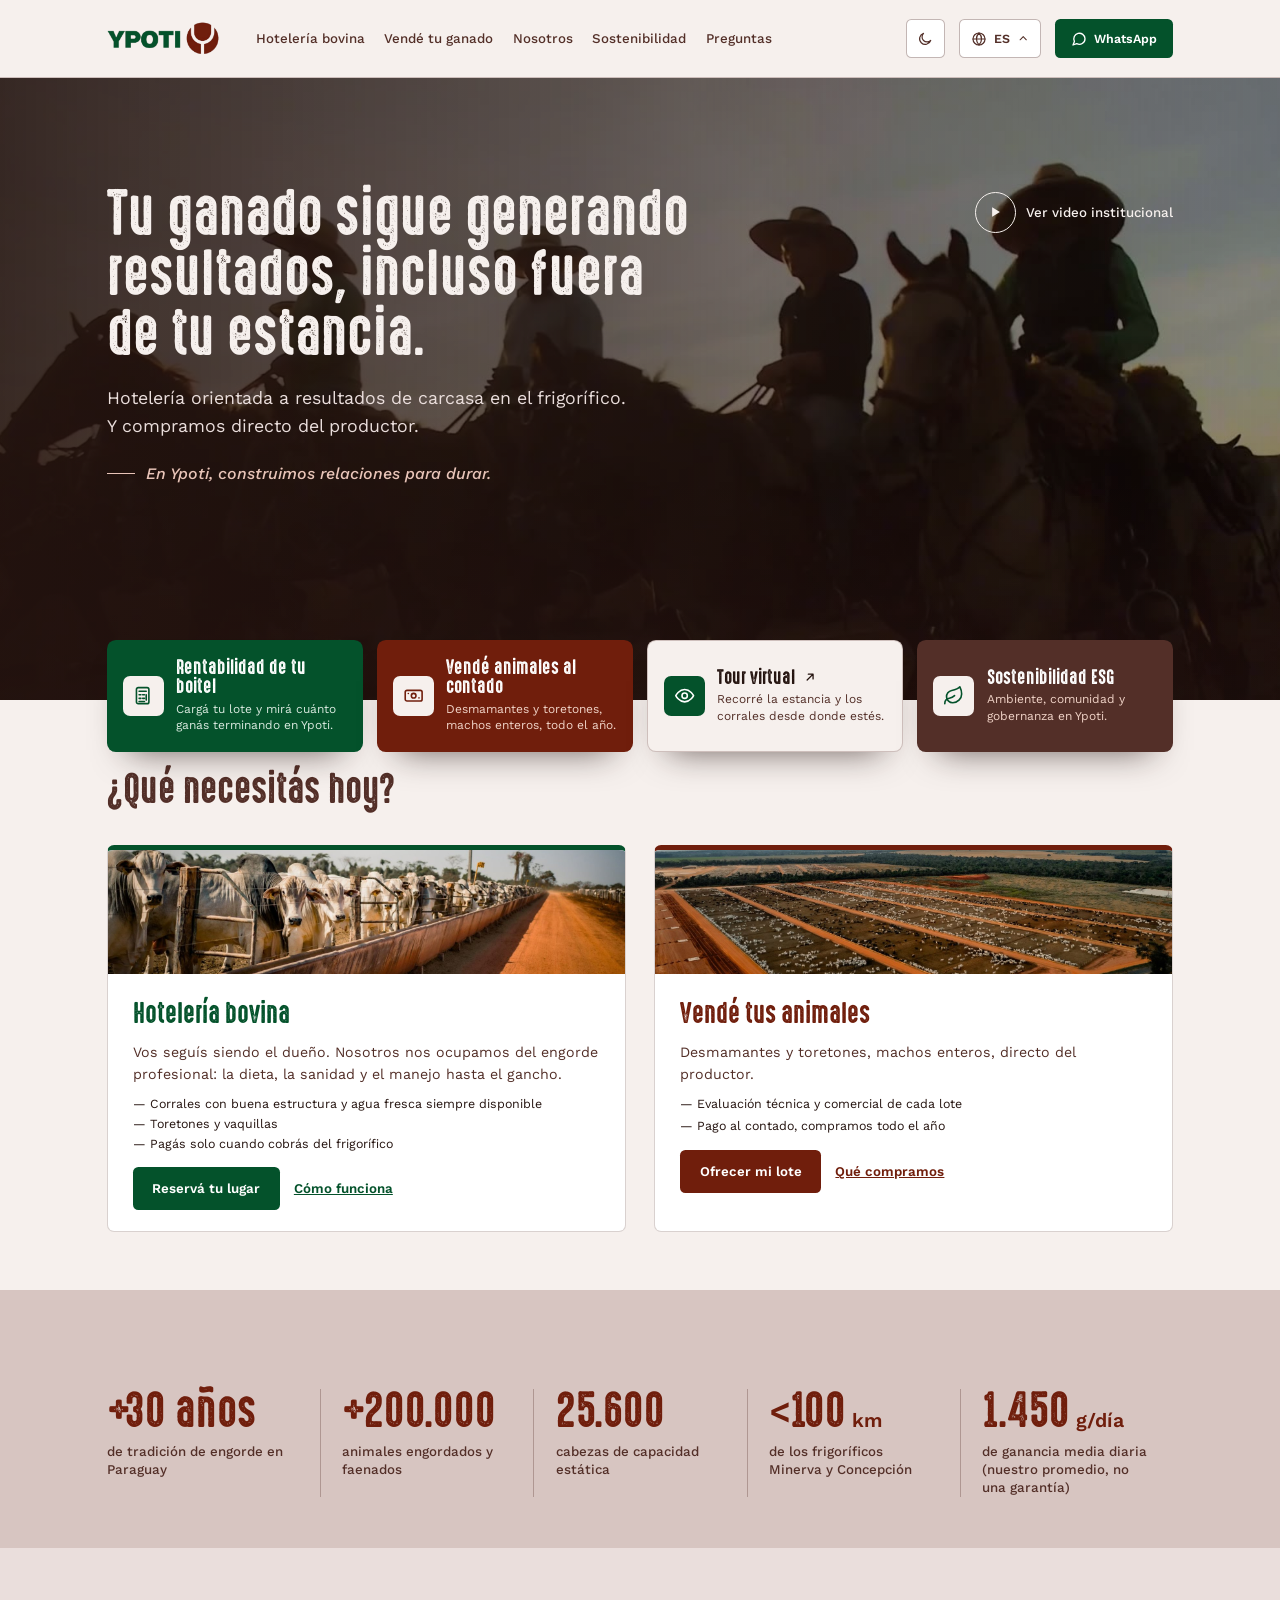
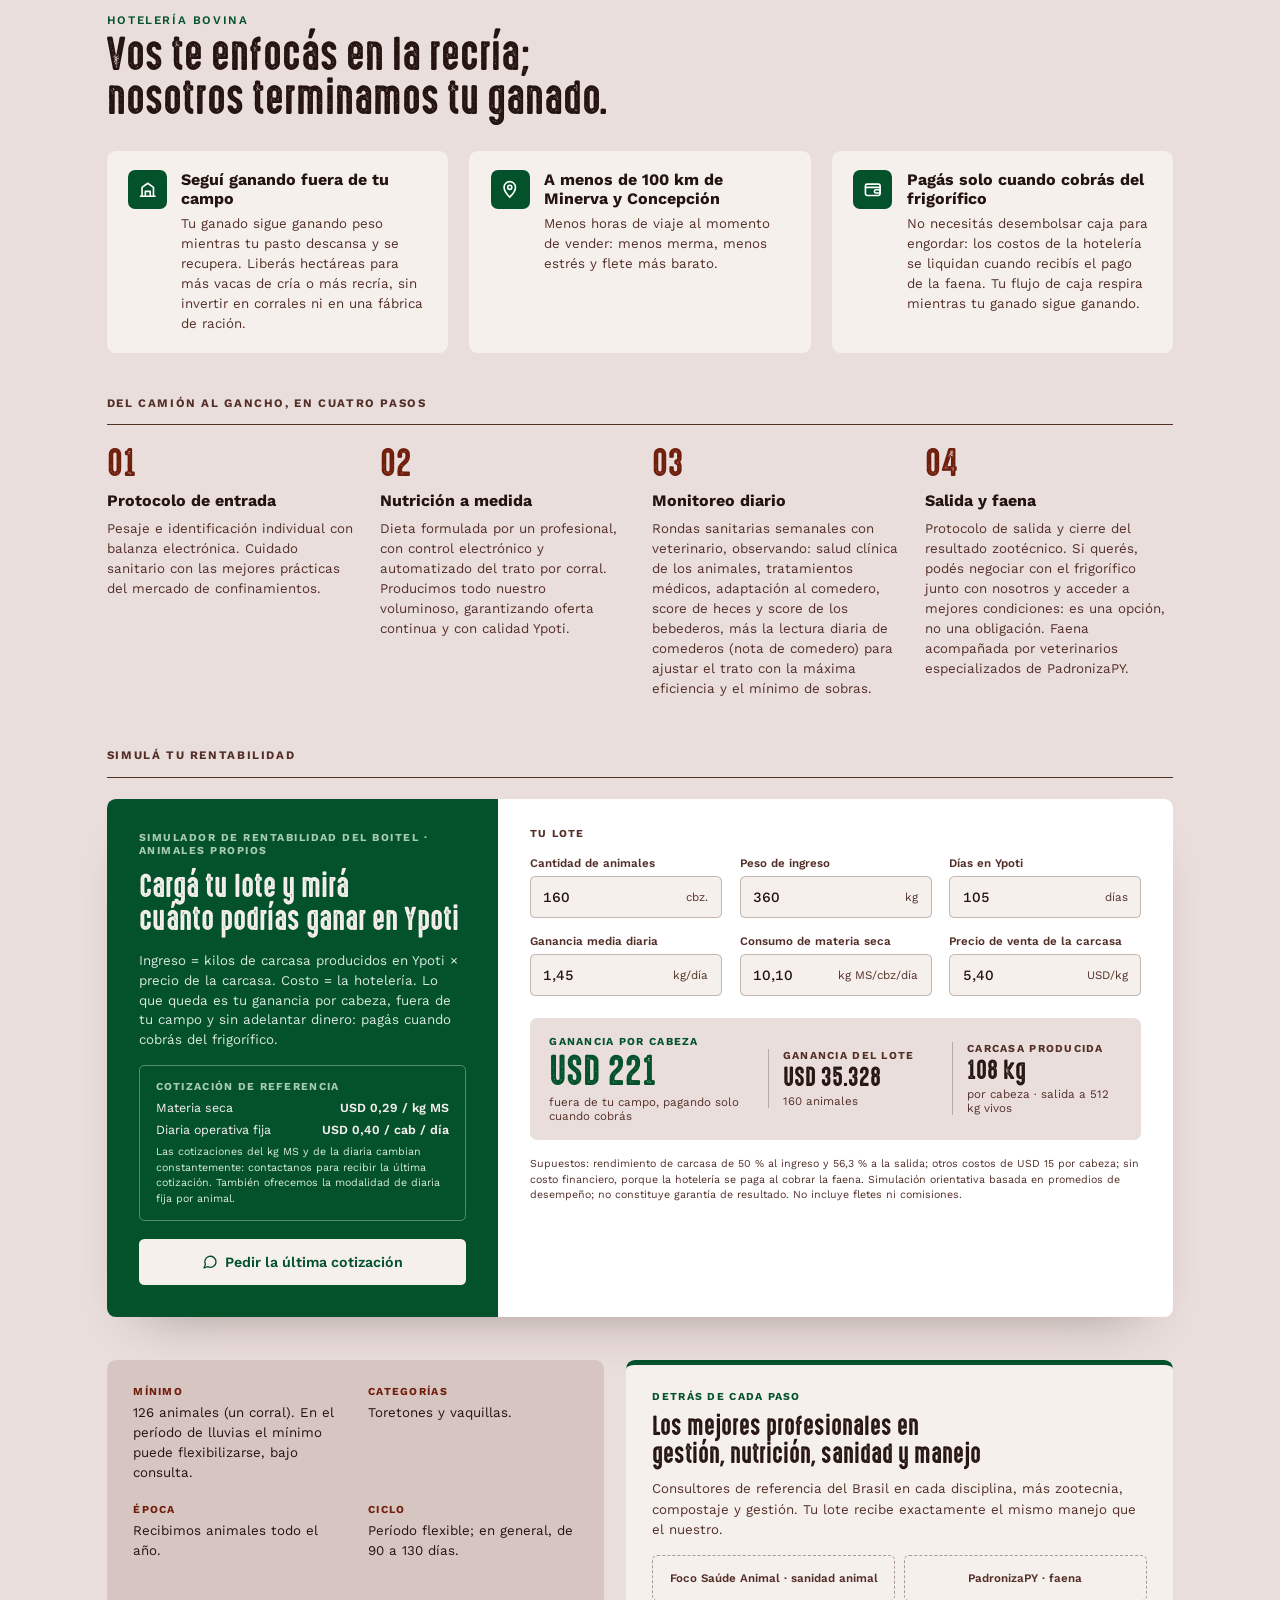
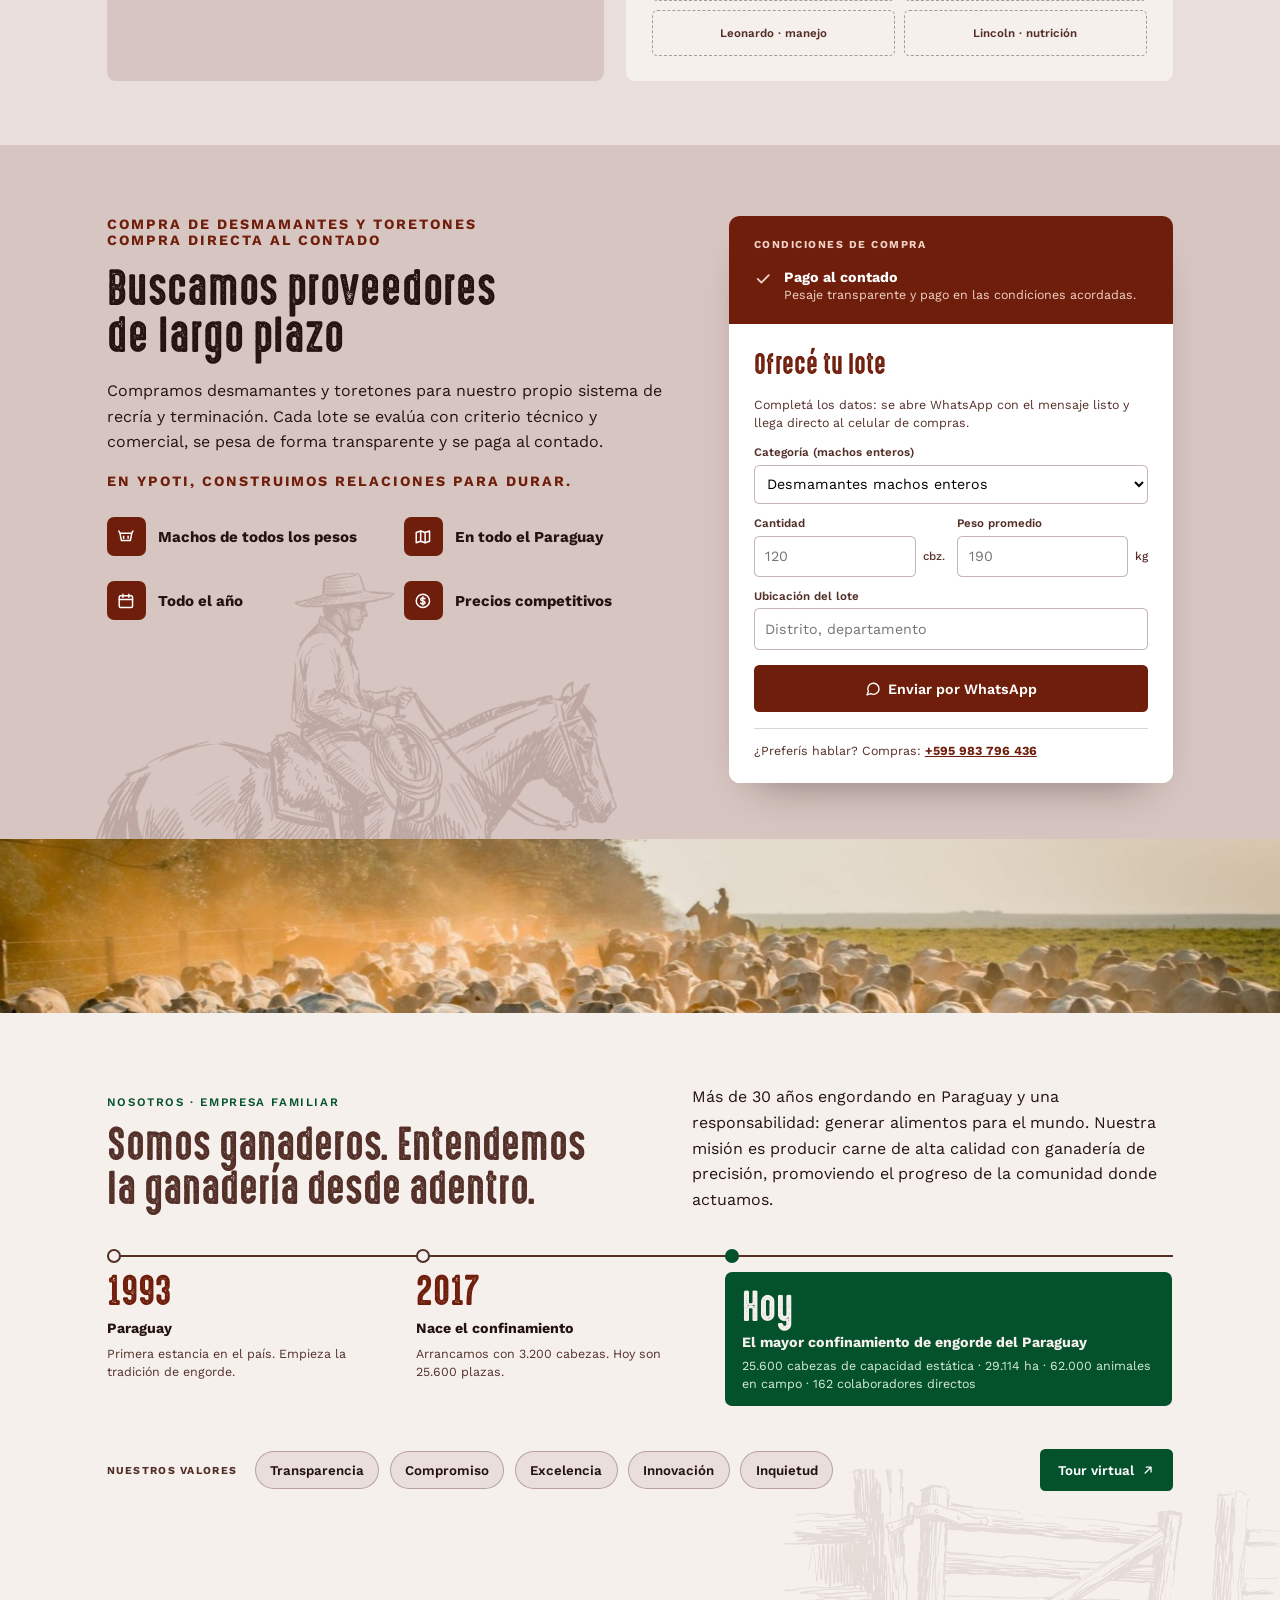
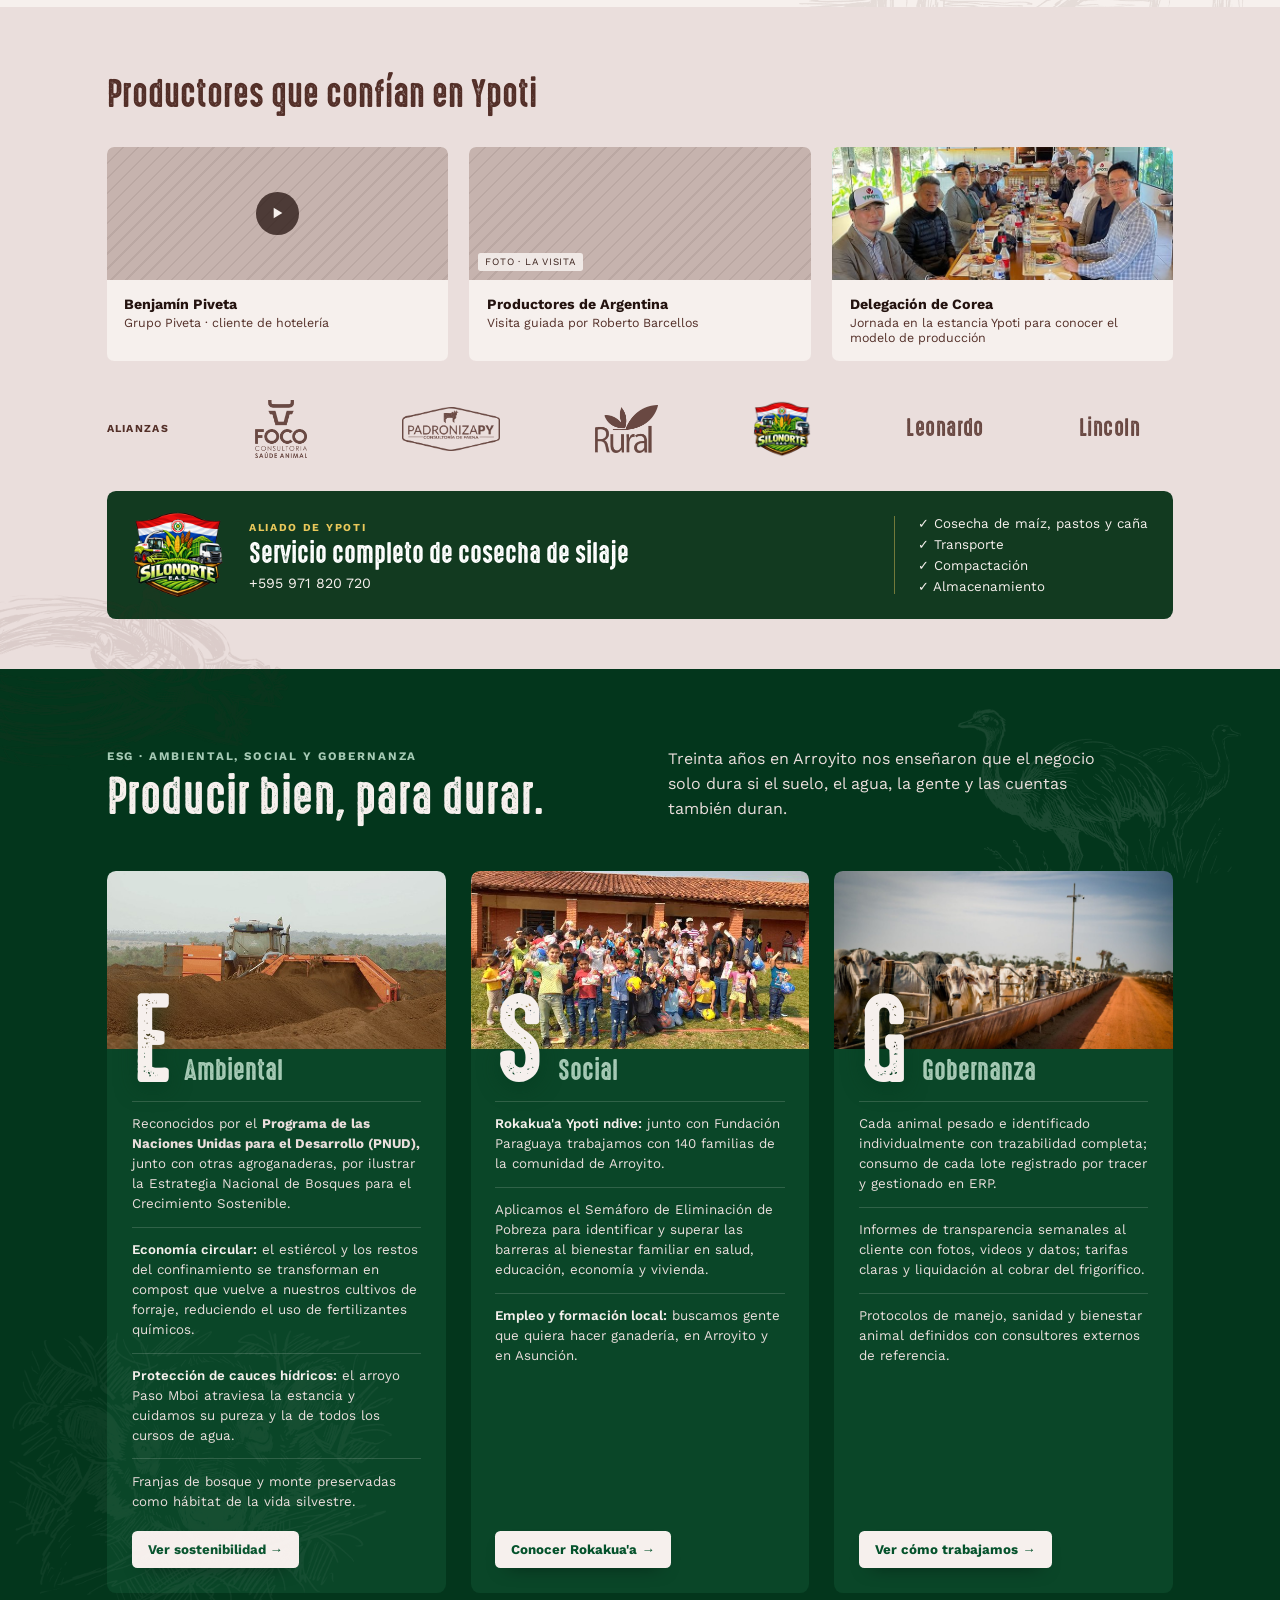
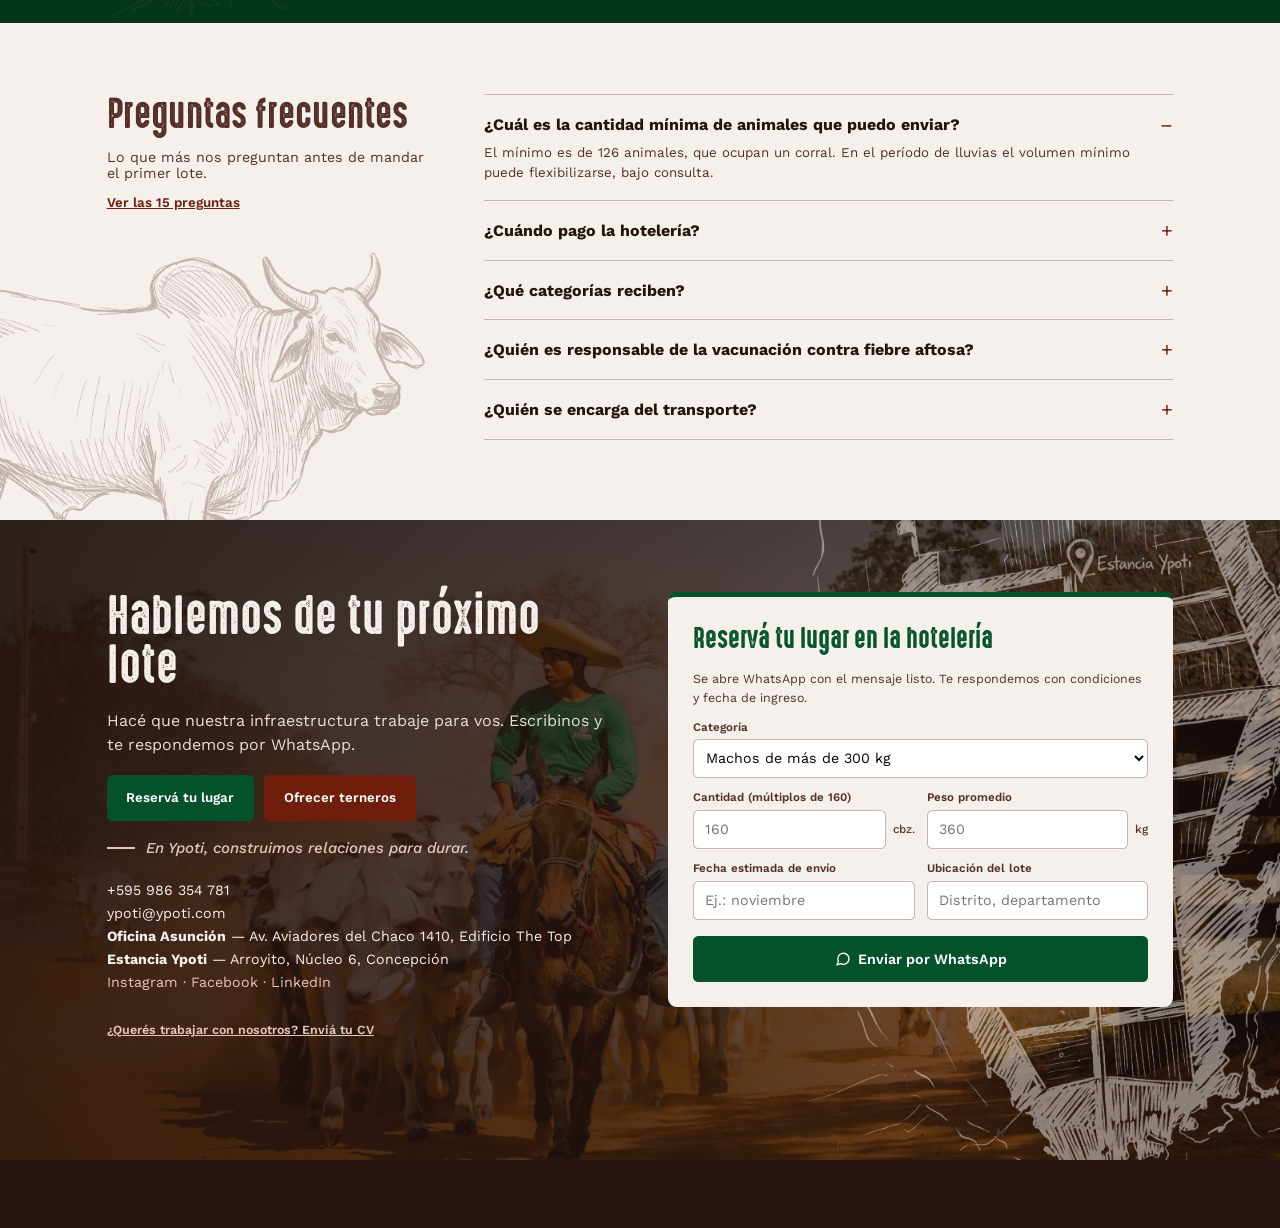
==== commit db2c7384: "Add files via upload" ====
--- a/index.html
+++ b/index.html
@@ -1,448 +1,4444 @@
-<!doctype html>
-<html lang="es" data-page="home">
-<head>
-<meta charset="utf-8">
-<meta name="viewport" content="width=device-width, initial-scale=1, viewport-fit=cover">
-<title data-i18n="meta.title">Ypoti · Hotelería bovina y compra de ganado en Paraguay</title>
-<meta name="description" data-i18n-attr="content=meta.description" content="Terminamos tu ganado en Arroyito, Concepción, a menos de 100 km de Minerva y Concepción: hotelería orientada a resultados de carcasa y pagás cuando cobrás del frigorífico. También compramos desmamantes y toretones al contado.">
-<meta property="og:type" content="website">
-<meta property="og:site_name" content="Ypoti">
-<meta property="og:title" data-i18n-attr="content=meta.title" content="Ypoti · Hotelería bovina y compra de ganado en Paraguay">
-<meta property="og:description" data-i18n-attr="content=meta.description" content="Terminamos tu ganado en Arroyito, Concepción, a menos de 100 km de Minerva y Concepción: hotelería orientada a resultados de carcasa y pagás cuando cobrás del frigorífico. También compramos desmamantes y toretones al contado.">
-<meta property="og:image" content="https://ypoti.com/assets/img/og-ypoti.jpg">
-<meta name="twitter:card" content="summary_large_image">
-<meta name="theme-color" content="#3A211B">
-<link rel="canonical" href="https://ypoti.com/">
-<link rel="alternate" hreflang="es" href="https://ypoti.com/">
-<link rel="alternate" hreflang="pt" href="https://ypoti.com/?lang=pt">
-<link rel="alternate" hreflang="en" href="https://ypoti.com/?lang=en">
-<link rel="alternate" hreflang="de" href="https://ypoti.com/?lang=de">
-<link rel="alternate" hreflang="gn" href="https://ypoti.com/?lang=gn">
-<link rel="alternate" hreflang="x-default" href="https://ypoti.com/">
-<link rel="icon" href="assets/img/favicon.png" type="image/png">
-<link rel="apple-touch-icon" href="assets/img/apple-touch-icon.png">
-<link rel="preconnect" href="https://fonts.googleapis.com">
-<link rel="preconnect" href="https://fonts.gstatic.com" crossorigin>
-<link rel="stylesheet" href="https://fonts.googleapis.com/css2?family=Work+Sans:ital,wght@0,400;0,500;0,600;0,700;1,500&amp;display=swap">
-<link rel="preload" href="assets/fonts/highvoltage-rough.woff2" as="font" type="font/woff2" crossorigin>
-<link rel="stylesheet" href="assets/css/style.css?v=20261023">
-<script>(function(){try{var t=localStorage.getItem('ypoti-theme');if(t==='dark'){document.documentElement.setAttribute('data-theme','dark');}}catch(e){}})();</script>
-</head>
-<body>
-<a class="skip" href="#contenido" data-i18n="ui.skip">Ir al contenido</a>
-<header class="site-header">
-  <div class="wrap header-row">
-    <a class="brand" href="./" aria-label="Ypoti">
-      <img class="logo only-light" src="assets/img/logo-ypoti.png" alt="Ypoti" width="128" height="40">
-      <img class="logo only-dark" src="assets/img/logo-ypoti-claro.png" alt="Ypoti" width="128" height="40">
-    </a>
-    <nav class="main-nav" id="main-nav">
-      <a href="#funciona" data-i18n="nav.hoteleria">Hotelería bovina</a>
-      <a href="#compra" data-i18n="nav.vende">Vendé tu ganado</a>
-      <a href="#nosotros" data-i18n="nav.nosotros">Nosotros</a>
-      <a href="#esg" data-i18n="nav.sostenibilidad">Sostenibilidad</a>
-      <a href="faq.html" data-i18n="nav.preguntas">Preguntas</a>
-    </nav>
-    <div class="header-actions">
-      <button class="icon-btn theme-toggle" type="button" data-i18n-attr="aria-label=ui.theme_dark" aria-label="Cambiar a modo oscuro"><svg class="ic ic-moon" width="18" height="18" viewBox="0 0 24 24" fill="none" stroke="currentColor" stroke-width="1.8" stroke-linecap="round" stroke-linejoin="round" aria-hidden="true"><path d="M20.5 14.2A8.5 8.5 0 1 1 9.8 3.5a6.8 6.8 0 0 0 10.7 10.7z"></path></svg><svg class="ic ic-sun" width="18" height="18" viewBox="0 0 24 24" fill="none" stroke="currentColor" stroke-width="1.8" stroke-linecap="round" stroke-linejoin="round" aria-hidden="true"><circle cx="12" cy="12" r="4"></circle><path d="M12 2v2M12 20v2M4.9 4.9l1.4 1.4M17.7 17.7l1.4 1.4M2 12h2M20 12h2M4.9 19.1l1.4-1.4M17.7 6.3l1.4-1.4"></path></svg></button>
-      <div class="lang">
-        <button class="lang-btn" type="button" aria-haspopup="true" aria-expanded="false" data-i18n-attr="aria-label=ui.language" aria-label="Idioma"><svg class="ic ic-globe" width="18" height="18" viewBox="0 0 24 24" fill="none" stroke="currentColor" stroke-width="1.8" stroke-linecap="round" stroke-linejoin="round" aria-hidden="true"><circle cx="12" cy="12" r="9"></circle><path d="M3 12h18M12 3c2.5 2.6 3.8 5.6 3.8 9s-1.3 6.4-3.8 9c-2.5-2.6-3.8-5.6-3.8-9S9.5 5.6 12 3z"></path></svg><span class="lang-code">ES</span><svg class="ic ic-chev" width="14" height="14" viewBox="0 0 24 24" fill="none" stroke="currentColor" stroke-width="2" stroke-linecap="round" stroke-linejoin="round" aria-hidden="true"><path d="M6 15l6-6 6 6"></path></svg></button>
-        <ul class="lang-menu" hidden>
-          <li><button type="button" data-lang="es" lang="es">Español<span>ES</span></button></li>
-          <li><button type="button" data-lang="gn" lang="gn">Avañe’ẽ<span>GN</span></button></li>
-          <li><button type="button" data-lang="pt" lang="pt">Português<span>PT</span></button></li>
-          <li><button type="button" data-lang="en" lang="en">English<span>EN</span></button></li>
-          <li><button type="button" data-lang="de" lang="de">Deutsch<span>DE</span></button></li>
-        </ul>
-      </div>
-      <a class="btn btn-green btn-sm header-wa" href="#" data-wa="whatsapp_hoteleria" data-wa-msg="wa.general" target="_blank" rel="noopener"><svg class="ic ic-wa" width="18" height="18" viewBox="0 0 24 24" fill="none" stroke="currentColor" stroke-width="2" stroke-linecap="round" stroke-linejoin="round" aria-hidden="true"><path d="M21 11.5a8.4 8.4 0 0 1-12.4 7.4L3 21l2.1-5.4A8.4 8.4 0 1 1 21 11.5z"></path></svg><span data-i18n="ui.whatsapp">WhatsApp</span></a>
-      <button class="icon-btn menu-btn" type="button" aria-expanded="false" aria-controls="main-nav" data-i18n-attr="aria-label=ui.menu_open" aria-label="Abrir menú"><svg class="ic ic-menu" width="20" height="20" viewBox="0 0 24 24" fill="none" stroke="currentColor" stroke-width="2" stroke-linecap="round" aria-hidden="true"><path d="M4 7h16M4 12h16M4 17h16"></path></svg><svg class="ic ic-close" width="20" height="20" viewBox="0 0 24 24" fill="none" stroke="currentColor" stroke-width="2" stroke-linecap="round" aria-hidden="true"><path d="M6 6l12 12M18 6L6 18"></path></svg></button>
-    </div>
-  </div>
+<!doctype html><html><head><meta charset=utf8><meta name=viewport content="width=device-width,initial-scale=1,viewport-fit=cover"><style>:root{color-scheme:light;box-sizing:border-box;padding-top:env(safe-area-inset-top,0px);padding-bottom:env(safe-area-inset-bottom,0px)}body{margin:0;padding:0;font:14px -apple-system,BlinkMacSystemFont,sans-serif;background:#fff;color:#000}img{max-width:100%}[hidden]:not([hidden=until-found i]){display:none!important}</style></head><body><title>Sitio Ypoti (Copy)</title>
+<meta name="theme-color" content="#F6F0ED">
+<script>(function(){var w=window.innerWidth||document.documentElement.clientWidth;if(w<900)document.documentElement.classList.add('mob')})();</script>
+<style>
+@font-face{font-family:'Work Sans';font-style:normal;font-weight:400;font-display:swap;src:url([data-uri]) format('woff2');unicode-range:U+0000-00FF,U+0131,U+0152-0153,U+02BB-02BC,U+02C6,U+02DA,U+02DC,U+0300-0301,U+0303-0304,U+0308-0309,U+0323,U+0329,U+2000-206F,U+2074,U+20AC,U+2122,U+2191,U+2193,U+2212,U+2215,U+FEFF,U+FFFD}
+@font-face{font-family:'Work Sans';font-style:normal;font-weight:400;font-display:swap;src:url([data-uri]) format('woff2');unicode-range:U+0100-02AF,U+0300-0301,U+0303-0304,U+0308-0309,U+0323,U+0329,U+1E00-1EFF,U+2020,U+20A0-20AB,U+20AD-20CF,U+2113,U+2C60-2C7F,U+A720-A7FF}
+@font-face{font-family:'Work Sans';font-style:italic;font-weight:400;font-display:swap;src:url([data-uri]) format('woff2');unicode-range:U+0000-00FF,U+0131,U+0152-0153,U+02BB-02BC,U+02C6,U+02DA,U+02DC,U+0300-0301,U+0303-0304,U+0308-0309,U+0323,U+0329,U+2000-206F,U+2074,U+20AC,U+2122,U+2191,U+2193,U+2212,U+2215,U+FEFF,U+FFFD}
+@font-face{font-family:'Work Sans';font-style:italic;font-weight:400;font-display:swap;src:url([data-uri]) format('woff2');unicode-range:U+0100-02AF,U+0300-0301,U+0303-0304,U+0308-0309,U+0323,U+0329,U+1E00-1EFF,U+2020,U+20A0-20AB,U+20AD-20CF,U+2113,U+2C60-2C7F,U+A720-A7FF}
+@font-face{font-family:'Work Sans';font-style:normal;font-weight:500;font-display:swap;src:url([data-uri]) format('woff2');unicode-range:U+0000-00FF,U+0131,U+0152-0153,U+02BB-02BC,U+02C6,U+02DA,U+02DC,U+0300-0301,U+0303-0304,U+0308-0309,U+0323,U+0329,U+2000-206F,U+2074,U+20AC,U+2122,U+2191,U+2193,U+2212,U+2215,U+FEFF,U+FFFD}
+@font-face{font-family:'Work Sans';font-style:normal;font-weight:500;font-display:swap;src:url([data-uri]) format('woff2');unicode-range:U+0100-02AF,U+0300-0301,U+0303-0304,U+0308-0309,U+0323,U+0329,U+1E00-1EFF,U+2020,U+20A0-20AB,U+20AD-20CF,U+2113,U+2C60-2C7F,U+A720-A7FF}
+@font-face{font-family:'Work Sans';font-style:italic;font-weight:500;font-display:swap;src:url([data-uri]) format('woff2');unicode-range:U+0000-00FF,U+0131,U+0152-0153,U+02BB-02BC,U+02C6,U+02DA,U+02DC,U+0300-0301,U+0303-0304,U+0308-0309,U+0323,U+0329,U+2000-206F,U+2074,U+20AC,U+2122,U+2191,U+2193,U+2212,U+2215,U+FEFF,U+FFFD}
+@font-face{font-family:'Work Sans';font-style:italic;font-weight:500;font-display:swap;src:url([data-uri]) format('woff2');unicode-range:U+0100-02AF,U+0300-0301,U+0303-0304,U+0308-0309,U+0323,U+0329,U+1E00-1EFF,U+2020,U+20A0-20AB,U+20AD-20CF,U+2113,U+2C60-2C7F,U+A720-A7FF}
+@font-face{font-family:'Work Sans';font-style:normal;font-weight:600;font-display:swap;src:url([data-uri]) format('woff2');unicode-range:U+0000-00FF,U+0131,U+0152-0153,U+02BB-02BC,U+02C6,U+02DA,U+02DC,U+0300-0301,U+0303-0304,U+0308-0309,U+0323,U+0329,U+2000-206F,U+2074,U+20AC,U+2122,U+2191,U+2193,U+2212,U+2215,U+FEFF,U+FFFD}
+@font-face{font-family:'Work Sans';font-style:normal;font-weight:600;font-display:swap;src:url([data-uri]) format('woff2');unicode-range:U+0100-02AF,U+0300-0301,U+0303-0304,U+0308-0309,U+0323,U+0329,U+1E00-1EFF,U+2020,U+20A0-20AB,U+20AD-20CF,U+2113,U+2C60-2C7F,U+A720-A7FF}
+@font-face{font-family:'Work Sans';font-style:normal;font-weight:700;font-display:swap;src:url([data-uri]) format('woff2');unicode-range:U+0000-00FF,U+0131,U+0152-0153,U+02BB-02BC,U+02C6,U+02DA,U+02DC,U+0300-0301,U+0303-0304,U+0308-0309,U+0323,U+0329,U+2000-206F,U+2074,U+20AC,U+2122,U+2191,U+2193,U+2212,U+2215,U+FEFF,U+FFFD}
+@font-face{font-family:'Work Sans';font-style:normal;font-weight:700;font-display:swap;src:url([data-uri]) format('woff2');unicode-range:U+0100-02AF,U+0300-0301,U+0303-0304,U+0308-0309,U+0323,U+0329,U+1E00-1EFF,U+2020,U+20A0-20AB,U+20AD-20CF,U+2113,U+2C60-2C7F,U+A720-A7FF}
+
+@font-face{font-family:'HighVoltage Rough';src:url('media/9e3e0a55.ttf') format('truetype');font-weight:400 900;font-style:normal;font-display:swap}
+:root{--bg-f6f0ed:#F6F0ED;--tx-24130f:#24130F;--bd-rgba834740025:rgba(83,47,40,0.25);--tx-532f28:#532F28;--bd-rgba834740035:rgba(83,47,40,0.35);--bg-ffffff:#FFFFFF;--btnbg-04522b:#04522B;--btntx-04522b:#FFFFFF;--tx-04522b:#04522B;--tx-701e0c:#701E0C;--tt-532f28:#532F28;--bd-rgba834740022:rgba(83,47,40,0.22);--ac-04522b:#04522B;--bg-c6b3ae:#C6B3AE;--ac-701e0c:#701E0C;--btnbg-701e0c:#701E0C;--btntx-701e0c:#FFFFFF;--bg-d7c5c1:#D7C5C1;--bd-rgba83474003:rgba(83,47,40,0.3);--bg-eadedc:#EADEDC;--tt-24130f:#24130F;--bd-532f28:#532F28;--bd-rgba834740045:rgba(83,47,40,0.45);--bd-rgba83474002:rgba(83,47,40,0.2);--bg-532f28:#532F28;--bd-04522b:#04522B;--tx-3a211b:#3A211B;--bg-rgba2462402370:rgba(246,240,237,0.9);--bd-701e0c:#701E0C;--link:#701E0C;--link-h:#4A1408;--page:#F6F0ED;--sel:#EADEDC}
+html.dark{--bg-f6f0ed:#1C110E;--tx-24130f:#F6F0ED;--bd-rgba834740025:rgba(234,222,220,0.188);--tx-532f28:#D9CCC8;--bd-rgba834740035:rgba(234,222,220,0.262);--bg-ffffff:#33221C;--btnbg-04522b:#A7CBB6;--btntx-04522b:#03361C;--tx-04522b:#B9DDC8;--tx-701e0c:#F0B09C;--tt-532f28:#F6F0ED;--bd-rgba834740022:rgba(234,222,220,0.165);--ac-04522b:#5FA67E;--bg-c6b3ae:#4A332C;--ac-701e0c:#C4583D;--btnbg-701e0c:#F0B09C;--btntx-701e0c:#4A1408;--bg-d7c5c1:#2B1B16;--bd-rgba83474003:rgba(234,222,220,0.225);--bg-eadedc:#241713;--tt-24130f:#F6F0ED;--bd-532f28:#D9CCC8;--bd-rgba834740045:rgba(234,222,220,0.338);--bd-rgba83474002:rgba(234,222,220,0.15);--bg-532f28:#6B4A40;--bd-04522b:#B9DDC8;--tx-3a211b:#EADEDC;--bg-rgba2462402370:rgba(28,17,14,0.9);--bd-701e0c:#F0B09C;--link:#F0B09C;--link-h:#F6F0ED;--page:#1C110E;--sel:#3A2620;color-scheme:dark}
+html,body{margin:0;background:#24130F;-webkit-text-size-adjust:100%;-webkit-tap-highlight-color:transparent}
+body{font-family:'Work Sans',sans-serif;color:#24130F;overflow-x:hidden}
+.page{margin:0 auto;background:var(--page);overflow:hidden}
+.page-d{width:1440px}.page-m{width:390px;display:none}
+html.mob .page-d{display:none}html.mob .page-m{display:block}
+a{color:var(--link)}a:hover{color:var(--link-h)}
+.logo-d,.ic-sun{display:none!important}
+.dark .logo-l,.dark .ic-moon{display:none!important}
+.dark .logo-d{display:block!important}.dark .ic-sun{display:block!important}
+.dark section{isolation:isolate}.dark img[aria-hidden="true"]{filter:brightness(0) invert(0.62) sepia(0.3)}.dark img[aria-hidden="true"]:not([style*="z-index: 2"]){z-index:-1}
+.dark input,.dark select,.dark textarea{color:#F6F0ED;border-color:rgba(234,222,220,0.5)!important}.dark input::placeholder{color:rgba(234,222,220,0.55)}
+.dark .m-menu{background:#1C110E!important}.dark .m-menu a{color:#F6F0ED!important}
+.lang-menu li{cursor:pointer}.lang-menu li:hover{background:var(--sel)}
+.lang-menu li.sel{background:var(--sel);font-weight:600}.lang-menu li.sel::after{content:"✓";color:var(--tx-04522b,#04522B);font-weight:700;margin-left:8px}
+[data-faq-q]{cursor:pointer}
+.rv{opacity:0;transform:translateY(18px);transition:opacity .55s cubic-bezier(.23,1,.32,1) var(--rv-d,0ms),transform .55s cubic-bezier(.23,1,.32,1) var(--rv-d,0ms)}
+.rv.in{opacity:1;transform:none}
+@media (prefers-reduced-motion: reduce){.rv{opacity:1;transform:none;transition:none}}
+button,a{touch-action:manipulation}
+input,select{font-size:16px!important}
+html.mob .m-fixbar{position:fixed!important;left:0!important;bottom:0!important;z-index:40;height:auto!important;padding-bottom:calc(12px + env(safe-area-inset-bottom,0px))!important}html.mob .page-m{padding-bottom:72px}.dark .m-fixbar{background:#1C110E!important}
+.vmodal{position:fixed;inset:0;z-index:100;background:rgba(20,10,8,0.92);display:none;align-items:center;justify-content:center;padding:24px}
+.vmodal video{width:min(1200px,100%);max-height:85vh;background:#000}
+.vmodal button{position:absolute;top:16px;right:16px;width:48px;height:48px;border:0;border-radius:999px;background:#F6F0ED;color:#24130F;font-size:22px;cursor:pointer}
+.dark [fill="#3A211B"]{fill:#EADEDC}.dark [stroke="#3A211B"]{stroke:#EADEDC}.dark [fill="#04522B"]{fill:#B9DDC8}.dark [stroke="#04522B"]{stroke:#B9DDC8}.dark [fill="#532F28"]{fill:#D9CCC8}.dark [stroke="#532F28"]{stroke:#D9CCC8}
+section,header,footer,div,a,button,span,form,input,select{transition:background-color .25s,color .25s,border-color .25s}
+</style>
+<style id="tour-css">
+/* ===== Tour virtual =====
+   Diseño: diorama 3D a pantalla completa. Escritorio: tarjeta de la parada a la izquierda y
+   recorrido (chips) abajo a la derecha. Celular: chips y tarjeta en una hoja inferior.
+   Usa la identidad del sitio: crema, marrón, verde Ypoti y vino; HighVoltage Rough + Work Sans. */
+.page-t,.page-a{
+  --t-bg:#F6F0ED; --t-ink:#24130F; --t-ink2:#532F28; --t-mute:#7A5E57;
+  --t-card:rgba(255,252,250,.94); --t-solid:#FFFFFF; --t-line:rgba(83,47,40,.16);
+  --t-green:#04522B; --t-green-tx:#FFFFFF; --t-wine:#701E0C;
+  --t-sky-a:#FBF6F2; --t-sky-b:#E4D1C3; --t-shadow:0 24px 60px -28px rgba(36,19,15,.5);
+  --t-display:'HighVoltage Rough','Work Sans',sans-serif;
+}
+html.dark .page-t,html.dark .page-a{
+  --t-bg:#1C110E; --t-ink:#F6F0ED; --t-ink2:#E6D8D3; --t-mute:#B49F98;
+  --t-card:rgba(41,27,22,.93); --t-solid:#2B1C17; --t-line:rgba(234,222,220,.15);
+  --t-green:#A7CBB6; --t-green-tx:#03361C; --t-wine:#EBA48D;
+  --t-sky-a:#2C1D18; --t-sky-b:#0E0807; --t-shadow:0 24px 60px -24px rgba(0,0,0,.85);
+}
+html.tour-on .page-d, html.tour-on .page-m{display:none!important}
+html.tour-on, html.tour-on body{overflow:hidden}
+html.tour-on body{background:#1C110E}
+.page-t{display:none;position:fixed;inset:0;z-index:30;width:auto;margin:0;overflow:hidden;background:var(--t-bg);color:var(--t-ink);font-family:'Work Sans',sans-serif;-webkit-font-smoothing:antialiased}
+html.tour-on .page-t{display:block}
+.page-t *,.page-a *{box-sizing:border-box}
+.page-t button,.page-a button{font-family:inherit}
+:is(.page-t,.page-a) :focus-visible{outline:2px solid var(--t-green);outline-offset:2px}
+
+/* escenario */
+.t-stage{position:absolute;inset:0;background:radial-gradient(120% 95% at 60% 28%,var(--t-sky-a) 0%,var(--t-sky-b) 100%)}
+.t-stage canvas{position:absolute;inset:0;width:100%!important;height:100%!important;display:block;touch-action:none;cursor:grab;outline:none;opacity:0;transition:opacity 1.2s ease}
+.t-ready .t-stage canvas{opacity:1}
+.t-stage canvas.grabbing{cursor:grabbing}
+.t-fallback{display:none;position:absolute;inset:0;width:100%;height:100%;max-width:none;object-fit:cover}
+.t-nogl .t-fallback{display:block}
+.t-nogl .t-pins,.t-nogl .t-zoom,.t-nogl .t-hint,.t-nogl .t-note{display:none}
+.t-nomsg{display:none}
+.t-nogl .t-nomsg{display:block;position:absolute;left:calc(50% + 212px);top:calc(96px + env(safe-area-inset-top,0px));transform:translateX(-50%);max-width:calc(100% - 32px);padding:10px 16px;border-radius:8px;background:var(--t-card);color:var(--t-ink);font-size:13.5px;z-index:4}
+.t-loader{position:absolute;inset:0;z-index:2;display:flex;flex-direction:column;align-items:center;justify-content:center;gap:16px;color:var(--t-ink2);font-size:14px;font-weight:500;letter-spacing:.04em;pointer-events:none}
+.t-loader img{width:min(260px,60vw);opacity:.55;animation:t-breathe 2.2s ease-in-out infinite}
+html.dark .t-loader img{filter:invert(.86) sepia(.25)}
+@keyframes t-breathe{50%{opacity:.25;transform:scale(.98)}}
+
+/* barra superior */
+.t-top{position:absolute;top:0;left:0;right:0;z-index:7;display:flex;align-items:center;gap:18px;padding:calc(14px + env(safe-area-inset-top,0px)) max(24px,env(safe-area-inset-right,0px)) 30px max(24px,env(safe-area-inset-left,0px));background:linear-gradient(to bottom,var(--t-bg) 30%,rgba(0,0,0,0));pointer-events:none}
+html.dark .t-top{background:linear-gradient(to bottom,var(--t-bg) 30%,rgba(28,17,14,0))}
+.t-top > *{pointer-events:auto}
+.t-logo{display:flex;align-items:center;flex-shrink:0}
+.t-logo img{height:34px;width:auto;display:block}
+.t-title{display:flex;flex-direction:column;gap:3px;padding-left:18px;border-left:1px solid var(--t-line);min-width:0}
+.t-title b{font-family:var(--t-display);font-size:27px;line-height:1;font-weight:700;color:var(--t-ink2);white-space:nowrap}
+.t-title span{font-size:12.5px;color:var(--t-mute);letter-spacing:.02em;white-space:nowrap}
+.t-actions{margin-left:auto;display:flex;align-items:center;gap:10px}
+.t-ibtn{width:42px;height:42px;flex-shrink:0;display:inline-flex;align-items:center;justify-content:center;gap:6px;padding:0;border:1px solid var(--t-line);border-radius:6px;background:var(--t-card);color:var(--t-ink);cursor:pointer;font-size:14px;font-weight:600}
+.t-ibtn:hover{background:var(--t-solid)}
+.t-lang{width:auto;padding:0 12px}
+:is(.page-t,.page-a) .t-back{display:inline-flex;align-items:center;gap:8px;height:42px;padding:0 14px;border:1px solid var(--t-line);border-radius:6px;background:var(--t-card);color:var(--t-ink2);text-decoration:none;font-size:14px;font-weight:600}
+:is(.page-t,.page-a) .t-back:hover{color:var(--t-ink2);background:var(--t-solid)}
+:is(.page-t,.page-a) .t-wa{display:inline-flex;align-items:center;gap:8px;height:42px;padding:0 16px;border-radius:6px;background:var(--t-green);color:var(--t-green-tx);text-decoration:none;font-size:14px;font-weight:600}
+:is(.page-t,.page-a) .t-wa:hover{color:var(--t-green-tx)}
+:is(.page-t,.page-a) .t-langmenu{position:absolute;top:calc(66px + env(safe-area-inset-top,0px));right:max(24px,env(safe-area-inset-right,0px));width:230px;margin:0;padding:8px;list-style:none;background:var(--t-solid);border:1px solid var(--t-line);border-radius:8px;box-shadow:var(--t-shadow);flex-direction:column;gap:2px;z-index:9}
+
+/* pines sobre la escena */
+.t-pins{position:absolute;inset:0;z-index:3;pointer-events:none;transition:opacity .8s ease}
+.page-t:not(.t-ready) .t-pins{opacity:0}
+.t-pin{position:absolute;left:0;top:0;pointer-events:auto;display:inline-flex;align-items:center;gap:6px;padding:3px 11px 3px 3px;border:1px solid var(--t-line);border-radius:999px;background:var(--t-card);color:var(--t-ink);box-shadow:0 10px 22px -12px rgba(36,19,15,.7);cursor:pointer;white-space:nowrap;will-change:transform;transition:background-color .2s,color .2s}
+.t-pin::after{content:"";position:absolute;left:50%;top:100%;width:2px;height:20px;margin-left:-1px;background:var(--t-ink2);opacity:.5}
+.t-pin::before{content:"";position:absolute;left:50%;top:calc(100% + 17px);width:8px;height:8px;margin-left:-4px;border-radius:50%;background:var(--t-green);box-shadow:0 0 0 2px var(--t-solid)}
+.t-pin .n{width:24px;height:24px;flex-shrink:0;border-radius:50%;display:inline-flex;align-items:center;justify-content:center;background:var(--t-green);color:var(--t-green-tx);font-size:11.5px;font-weight:700;font-variant-numeric:tabular-nums}
+.t-pin .l{font-size:12.5px;font-weight:600}
+.t-pin:hover{background:var(--t-solid)}
+.t-pin.on{background:var(--t-green);color:var(--t-green-tx);border-color:transparent}
+.t-pin.on .n{background:var(--t-green-tx);color:var(--t-green)}
+.t-pin.on::before{animation:t-pulse 1.8s ease-out infinite}
+@keyframes t-pulse{0%{box-shadow:0 0 0 0 rgba(4,82,43,.6)}100%{box-shadow:0 0 0 18px rgba(4,82,43,0)}}
+
+/* tarjeta + recorrido */
+.t-dock{position:absolute;z-index:5;top:calc(92px + env(safe-area-inset-top,0px));bottom:calc(22px + env(safe-area-inset-bottom,0px));left:max(24px,env(safe-area-inset-left,0px));right:max(24px,env(safe-area-inset-right,0px));display:grid;grid-template-columns:400px minmax(0,1fr);grid-template-rows:minmax(0,1fr) auto;column-gap:24px;row-gap:16px;pointer-events:none}
+.t-panel{grid-column:1;grid-row:1 / 3;min-height:0;display:flex;flex-direction:column;position:relative}
+.t-rail{grid-column:2;grid-row:2;align-self:end;display:flex;align-items:center;gap:12px;min-width:0;pointer-events:auto}
+.t-card{pointer-events:auto;max-height:100%;min-height:0;overflow:auto;display:flex;flex-direction:column;background:var(--t-card);border:1px solid var(--t-line);border-radius:12px;box-shadow:var(--t-shadow);backdrop-filter:blur(14px);-webkit-backdrop-filter:blur(14px);scrollbar-width:thin}
+.t-card.t-enter{animation:t-in .55s cubic-bezier(.2,.7,.2,1)}
+.t-card.t-enter .t-photo img{animation:t-zoom 1.4s cubic-bezier(.2,.7,.2,1)}
+@keyframes t-in{from{opacity:0;transform:translateY(16px)}to{opacity:1;transform:none}}
+@keyframes t-zoom{from{transform:scale(1.1)}to{transform:none}}
+.t-photo{margin:0;flex-shrink:0;aspect-ratio:16/9;max-width:100%;overflow:hidden;border-radius:11px 11px 0 0;background:var(--t-line);position:relative}
+.t-photo img{width:100%;height:100%;object-fit:cover;display:block}
+.t-photo.grav{background:#0B3A22;display:flex;align-items:center;justify-content:center}
+.t-photo.grav img{width:auto;height:86%;object-fit:contain;opacity:.92}
+.t-photo-btn{position:absolute;right:10px;bottom:10px;display:inline-flex;align-items:center;gap:6px;height:32px;padding:0 12px;border:0;border-radius:999px;background:rgba(28,17,14,.72);color:#F6F0ED;font-size:12.5px;font-weight:600;cursor:pointer}
+.t-body{padding:20px 24px 10px;display:flex;flex-direction:column;gap:12px}
+.t-head{display:flex;align-items:baseline;gap:10px}
+.t-num{font-family:var(--t-display);font-size:24px;font-weight:700;color:var(--t-wine);font-variant-numeric:tabular-nums}
+.t-kick{font-size:12px;font-weight:700;letter-spacing:.14em;text-transform:uppercase;color:var(--t-green)}
+.t-h{margin:0;font-family:var(--t-display);font-weight:700;font-size:35px;line-height:1.02;color:var(--t-ink2);text-wrap:balance}
+.t-p{margin:0;font-size:15px;line-height:1.58;color:var(--t-ink)}
+.t-facts{display:grid;grid-template-columns:repeat(auto-fit,minmax(104px,1fr));gap:12px 16px;padding-top:14px;border-top:1px solid var(--t-line)}
+.t-fact{min-width:0}
+.t-fact b{display:block;font-family:var(--t-display);font-size:25px;line-height:1.05;font-weight:700;color:var(--t-green);font-variant-numeric:tabular-nums}
+.t-fact span{display:block;margin-top:4px;font-size:12.5px;line-height:1.35;color:var(--t-mute)}
+.t-ctas{display:flex;flex-wrap:wrap;gap:10px;padding-top:4px}
+:is(.page-t,.page-a) .t-cta{display:inline-flex;align-items:center;gap:8px;height:42px;padding:0 16px;border:0;border-radius:6px;background:var(--t-green);color:var(--t-green-tx);font-size:14px;font-weight:600;text-decoration:none;cursor:pointer}
+:is(.page-t,.page-a) .t-cta:hover{color:var(--t-green-tx);filter:brightness(1.08)}
+:is(.page-t,.page-a) .t-cta.alt{background:transparent;color:var(--t-green);box-shadow:inset 0 0 0 1px var(--t-green)}
+:is(.page-t,.page-a) .t-cta.alt:hover{color:var(--t-green)}
+.t-nav{margin-top:auto;display:flex;align-items:center;justify-content:space-between;gap:12px;padding:12px 16px 14px 24px;border-top:1px solid var(--t-line)}
+.t-count{font-size:13px;color:var(--t-mute);letter-spacing:.08em;font-variant-numeric:tabular-nums}
+.t-nav div{display:flex;gap:8px}
+.t-play{flex-shrink:0;display:inline-flex;align-items:center;gap:8px;height:46px;padding:0 18px 0 14px;border:0;border-radius:999px;background:var(--t-wine);color:#FFFFFF;font-size:14px;font-weight:600;cursor:pointer;box-shadow:0 14px 30px -16px rgba(36,19,15,.8)}
+html.dark .t-play{color:#2A0C04}
+.t-play .ip,.t-auto .t-play .ic,.t-play .lp{display:none}
+.t-auto .t-play .ip,.t-auto .t-play .lp{display:inline}
+.t-auto .t-play .lc{display:none}
+.t-chips{display:flex;gap:8px;overflow-x:auto;min-width:0;padding:4px 2px;scrollbar-width:none;-webkit-mask-image:linear-gradient(90deg,transparent 0,#000 14px,#000 calc(100% - 14px),transparent 100%);mask-image:linear-gradient(90deg,transparent 0,#000 14px,#000 calc(100% - 14px),transparent 100%)}
+.t-chips::-webkit-scrollbar{display:none}
+.t-chip{position:relative;flex-shrink:0;display:inline-flex;align-items:center;gap:8px;height:40px;padding:0 14px 0 6px;overflow:hidden;border:1px solid var(--t-line);border-radius:999px;background:var(--t-card);color:var(--t-ink);font-size:13.5px;font-weight:500;white-space:nowrap;cursor:pointer;backdrop-filter:blur(10px);-webkit-backdrop-filter:blur(10px)}
+.t-chip .n{width:28px;height:28px;border-radius:50%;display:inline-flex;align-items:center;justify-content:center;background:var(--t-line);font-size:12px;font-weight:700;font-variant-numeric:tabular-nums}
+.t-chip:hover{background:var(--t-solid)}
+.t-chip.on{background:var(--t-green);color:var(--t-green-tx);border-color:transparent}
+.t-chip.on .n{background:rgba(255,255,255,.22)}
+.t-chip::after{content:"";position:absolute;left:0;bottom:0;height:3px;width:0;background:currentColor;opacity:.6}
+.t-chip.run::after{animation:t-prog 9s linear forwards}
+:is(.page-t,.page-a) .t-chip,:is(.page-t,.page-a) .t-chip span{transition:none}
+:is(.page-t,.page-a) .t-pin,:is(.page-t,.page-a) .t-pin span{transition:none}
+@keyframes t-prog{to{width:100%}}
+
+/* controles y avisos */
+.t-zoom{position:absolute;z-index:5;right:max(24px,env(safe-area-inset-right,0px));top:50%;transform:translateY(-50%);display:flex;flex-direction:column;gap:6px}
+.t-zoom .t-ibtn{font-size:20px;font-weight:500}
+.t-hint{position:absolute;z-index:4;left:calc(50% + 212px);top:calc(96px + env(safe-area-inset-top,0px));transform:translateX(-50%);max-width:calc(100% - 480px);padding:8px 14px;border-radius:999px;background:var(--t-card);color:var(--t-ink2);font-size:13px;font-weight:500;text-align:center;box-shadow:0 10px 24px -16px rgba(36,19,15,.6);transition:opacity .6s ease;pointer-events:none}
+.t-hint.gone{opacity:0}
+.t-hint .hm{display:none}
+.t-note{position:absolute;z-index:4;right:max(24px,env(safe-area-inset-right,0px));bottom:calc(84px + env(safe-area-inset-bottom,0px));margin:0;padding:4px 10px;border-radius:999px;background:var(--t-card);font-size:11.5px;color:var(--t-mute);text-align:right}
+.t-sheet-btn{display:none}
+
+/* foto aérea */
+.t-lb{position:fixed;inset:0;z-index:60;display:flex;align-items:center;justify-content:center;padding:calc(64px + env(safe-area-inset-top,0px)) max(16px,env(safe-area-inset-right,0px)) calc(24px + env(safe-area-inset-bottom,0px)) max(16px,env(safe-area-inset-left,0px));background:rgba(20,10,8,.92)}
+.t-lb figure{margin:0;display:flex;flex-direction:column;gap:12px;max-width:min(1500px,100%)}
+.t-lb img{display:block;max-width:100%;max-height:78vh;width:auto;height:auto;border-radius:8px;margin:0 auto}
+.t-lb figcaption{color:#EADEDC;font-size:14px;line-height:1.5;text-align:center}
+.t-lb button{position:absolute;top:calc(14px + env(safe-area-inset-top,0px));right:max(16px,env(safe-area-inset-right,0px));width:46px;height:46px;border:0;border-radius:50%;background:#F6F0ED;color:#24130F;font-size:20px;cursor:pointer}
+
+@media (max-width:1100px){
+  .t-dock{grid-template-columns:360px minmax(0,1fr)}
+  .t-hint{left:calc(50% + 192px);max-width:calc(100% - 440px)}
+  .t-title span{display:none}
+}
+@media (max-width:760px){
+  .t-top{gap:10px;padding:calc(10px + env(safe-area-inset-top,0px)) max(16px,env(safe-area-inset-right,0px)) 22px max(16px,env(safe-area-inset-left,0px))}
+  .t-logo img{height:26px}
+  .t-title{padding-left:10px}
+  .t-title b{font-size:21px}
+  .t-title span,:is(.page-t,.page-a) .t-back span,:is(.page-t,.page-a) .t-wa span{display:none}
+  :is(.page-t,.page-a) .t-back,:is(.page-t,.page-a) .t-wa{width:38px;height:38px;padding:0;justify-content:center}
+  .t-ibtn{width:38px;height:38px}
+  .t-lang{width:auto;padding:0 9px}
+  .t-actions{gap:6px}
+  :is(.page-t,.page-a) .t-langmenu{top:calc(56px + env(safe-area-inset-top,0px));right:max(16px,env(safe-area-inset-right,0px))}
+  .t-zoom{display:none}
+  .t-dock{top:auto;left:0;right:0;bottom:0;display:flex;flex-direction:column;gap:10px}
+  .t-rail{order:1;align-self:stretch;padding:0 max(12px,env(safe-area-inset-right,0px)) 0 max(12px,env(safe-area-inset-left,0px));gap:8px}
+  .t-panel{order:2;max-height:min(44vh,380px)}
+  .t-photo{display:none}
+  :is(.page-t,.page-a) .t-wa{display:none}
+  .t-play{height:40px;padding:0 12px}
+  .t-play .lc,.t-play .lp{display:none!important}
+  .t-chip{height:36px;font-size:13px}
+  .t-chip .n{width:24px;height:24px}
+  .t-card{border-radius:16px 16px 0 0;border-bottom:0;padding-bottom:env(safe-area-inset-bottom,0px)}
+  .t-sheet-btn{display:flex;position:absolute;top:0;left:50%;z-index:3;transform:translateX(-50%);width:64px;height:22px;align-items:center;justify-content:center;border:0;background:none;cursor:pointer;pointer-events:auto}
+  .t-sheet-btn span{width:40px;height:4px;border-radius:2px;background:var(--t-mute);opacity:.5}
+  .t-photo{aspect-ratio:21/9;border-radius:15px 15px 0 0}
+  .t-body{padding:18px 18px 8px;gap:10px}
+  .t-h{font-size:28px}
+  .t-p{font-size:14.5px;line-height:1.55}
+  .t-fact b{font-size:21px}
+  .t-nav{padding:10px 12px 12px 18px}
+  .t-panel.min .t-photo,.t-panel.min .t-p,.t-panel.min .t-facts,.t-panel.min .t-ctas{display:none}
+  .t-pin:not(.on) .l{display:none}
+  .t-pin:not(.on){padding:3px}
+  .t-hint{left:50%;max-width:calc(100% - 32px);top:calc(96px + env(safe-area-inset-top,0px))}
+  .t-hint .hd{display:none}.t-hint .hm{display:inline}
+  .t-nogl .t-nomsg{left:50%;top:calc(100px + env(safe-area-inset-top,0px))}
+  .t-note{right:auto;left:max(16px,env(safe-area-inset-left,0px));top:calc(64px + env(safe-area-inset-top,0px));bottom:auto;text-align:left}
+}
+@media (prefers-reduced-motion: reduce){
+  .t-card.t-enter,.t-card.t-enter .t-photo img,.t-loader img,.t-pin.on::before{animation:none}
+  .t-chip.run::after{animation:none}
+}
+.t-ready .t-loader{display:none}
+.t-title{overflow:hidden}
+.t-title b{overflow:hidden;text-overflow:ellipsis}
+.t-actions{flex-shrink:0}
+@media (max-width:760px){ .page-a .t-title b{font-size:18px} }
+/* etiquetas de la obra abierta (estación de tratamiento y comedor) */
+.t-call{position:absolute;left:0;top:0;pointer-events:none;display:inline-flex;align-items:center;gap:6px;max-width:220px;padding:3px 10px 3px 3px;border-radius:999px;background:color-mix(in srgb,var(--t-card) 90%,transparent);color:var(--t-ink);border:1px solid var(--t-line);box-shadow:0 8px 18px -10px rgba(36,19,15,.65);font-size:12px;font-weight:600;line-height:1.2;white-space:nowrap;will-change:transform,opacity;opacity:0;transition:opacity .45s ease}
+.t-call.show{opacity:1}
+.t-call b{width:20px;height:20px;flex-shrink:0;border-radius:50%;display:inline-flex;align-items:center;justify-content:center;background:var(--t-wine,#701E0C);color:#F6F0ED;font-size:11px;font-weight:700}
+.t-call::after{content:"";position:absolute;left:50%;top:100%;width:1.5px;height:14px;margin-left:-.75px;background:var(--t-ink2);opacity:.55}
+.page-t.mob .t-call,.mob .t-call{font-size:11px;max-width:170px}
+/* historia de un novillo */
+.t-storybtn{flex-shrink:0;display:inline-flex;align-items:center;gap:8px;height:46px;padding:0 16px 0 13px;border:0;border-radius:999px;background:var(--t-green);color:var(--t-green-tx);font-size:14px;font-weight:600;cursor:pointer;box-shadow:0 14px 30px -16px rgba(4,82,43,.8);margin-right:8px}
+.t-storymode .t-panel,.t-storymode .t-chips,.t-storymode .t-pins,.t-storymode .t-hint,.t-storymode .t-note,.t-storymode .t-play,.t-storymode .t-storybtn,.t-storymode .t-zoom{display:none!important}
+.t-story{position:absolute;z-index:6;left:50%;top:84px;transform:translateX(-50%);width:min(560px,calc(100vw - 32px));box-sizing:border-box;padding:14px 18px 12px;border-radius:14px;background:color-mix(in srgb,var(--t-card) 94%,transparent);border:1px solid var(--t-line);box-shadow:0 22px 50px -24px rgba(36,19,15,.75);color:var(--t-ink);backdrop-filter:blur(6px)}
+.t-sbar{height:3px;border-radius:2px;background:var(--t-line);overflow:hidden;margin-bottom:10px}
+.t-sbar i{display:block;height:100%;width:0;background:var(--t-wine);transition:width .6s ease}
+.t-sk{margin:0;font-size:11.5px;font-weight:700;letter-spacing:.14em;text-transform:uppercase;color:var(--t-wine)}
+.t-st{margin:4px 0 4px;font-family:'HighVoltage Rough','Work Sans',sans-serif;font-weight:700;font-size:25px;line-height:1.05;color:var(--t-ink)}
+.t-sx{margin:0;font-size:14px;line-height:1.5;color:var(--t-ink2)}
+.t-sch.t-enter{animation:tSIn .5s ease both}
+@keyframes tSIn{from{opacity:0;transform:translateY(6px)}to{opacity:1;transform:none}}
+.t-sfoot{display:flex;align-items:center;gap:12px;margin-top:10px}
+.t-skg{font-family:'HighVoltage Rough','Work Sans',sans-serif;font-weight:700;font-size:22px;color:var(--t-green);font-variant-numeric:tabular-nums;min-width:96px}
+html.dark .t-skg{color:#A7CBB6}
+.t-sn{font-size:12px;color:var(--t-mute);font-variant-numeric:tabular-nums;margin-left:auto}
+.t-sclose{width:34px;height:34px;border-radius:50%;border:1px solid var(--t-line);background:var(--t-solid,#fff);color:var(--t-ink);cursor:pointer;font-size:14px}
+.t-nightveil{position:absolute;inset:0;background:#0F0A08;opacity:0;pointer-events:none}
+@media (max-width:899px){
+  .t-storybtn{height:40px;padding:0 12px}
+  .t-storybtn span{display:none}
+  .t-story{top:64px;padding:11px 14px 10px}
+  .t-st{font-size:21px}
+  .t-sx{font-size:13px}
+}
+.t-sd{margin:6px 0 0;font-size:12.5px;font-weight:600;color:var(--t-green);font-variant-numeric:tabular-nums}
+html.dark .t-sd{color:#A7CBB6}
+/* logo de aliado sobre la foto de la tarjeta */
+.t-photo{position:relative}
+.t-plogo{position:absolute;left:12px;bottom:10px;width:84px!important;height:84px!important;object-fit:contain!important;filter:drop-shadow(0 6px 10px rgba(0,0,0,.45))}
+/* marcas del mapa (no son paradas) */
+.t-pin.t-mark{padding:3px 11px;background:color-mix(in srgb,var(--t-card) 88%,transparent);font-size:12px}
+.t-pin.t-mark::before{background:var(--t-wine)}
+/* ===== Página ambiental =====
+   Página de lectura con la identidad del sitio: foto grande de la fauna, datos clave,
+   y cuatro bloques (PNUD, economía circular, agua, monte y fauna) con fotos reales. */
+html.amb-on .page-d, html.amb-on .page-m{display:none!important}
+html.amb-on, html.amb-on body{overflow:hidden}
+.page-a{display:none;position:fixed;inset:0;z-index:30;width:auto;margin:0;overflow-x:hidden;overflow-y:auto;-webkit-overflow-scrolling:touch;background:var(--t-bg);color:var(--t-ink);font-family:'Work Sans',sans-serif;scroll-behavior:smooth}
+html.amb-on .page-a.on{display:block}
+html.tour-on .page-a{display:none}
+.page-a .t-top{position:sticky;top:0;padding-bottom:14px;background:var(--t-bg);border-bottom:1px solid var(--t-line)}
+html.dark .page-a .t-top{background:var(--t-bg)}
+.a-wrap{width:100%;max-width:1180px;margin:0 auto;padding-left:max(24px,env(safe-area-inset-left,0px));padding-right:max(24px,env(safe-area-inset-right,0px))}
+
+/* portada */
+.a-hero{position:relative;min-height:clamp(420px,64vh,640px);display:flex;align-items:flex-end;color:#F6F0ED;overflow:hidden;background:#1E3A26}
+.a-hero img{position:absolute;inset:0;width:100%;height:100%;max-width:none;object-fit:cover;object-position:center 40%;animation:a-zoom 14s ease-out both}
+.a-hero::after{content:"";position:absolute;inset:0;background:linear-gradient(180deg,rgba(20,12,9,0) 30%,rgba(20,12,9,.78) 100%),linear-gradient(90deg,rgba(20,12,9,.45) 0%,rgba(20,12,9,0) 60%)}
+.a-hero .a-wrap{position:relative;z-index:1;padding-block:56px 112px}
+.a-eyebrow{margin:0 0 14px;font-size:13px;font-weight:700;letter-spacing:.16em;text-transform:uppercase;color:#B9DDC8}
+.a-hero h1{margin:0;max-width:16ch;font-family:var(--t-display);font-weight:700;font-size:clamp(40px,6.2vw,78px);line-height:.98;text-wrap:balance;animation:a-up .9s cubic-bezier(.2,.7,.2,1) both}
+.a-lead{margin:20px 0 0;max-width:56ch;font-size:clamp(16px,1.6vw,19px);line-height:1.55;color:#EADEDC;animation:a-up .9s .12s cubic-bezier(.2,.7,.2,1) both}
+@keyframes a-zoom{from{transform:scale(1.08)}to{transform:none}}
+@keyframes a-up{from{opacity:0;transform:translateY(18px)}to{opacity:1;transform:none}}
+
+/* datos */
+.a-facts{position:relative;z-index:2;margin-top:-64px;display:grid;grid-template-columns:repeat(3,minmax(0,1fr));gap:16px}
+.a-fact{min-width:0;padding:22px 24px;border-radius:10px;background:var(--t-solid);border:1px solid var(--t-line);box-shadow:var(--t-shadow)}
+.a-fact b{display:block;font-family:var(--t-display);font-weight:700;font-size:34px;line-height:1;color:var(--t-green)}
+.a-fact span{display:block;margin-top:8px;font-size:14px;line-height:1.4;color:var(--t-mute)}
+
+/* secciones */
+.a-sec{padding-block:96px 0}
+.a-kick{margin:0 0 10px;font-size:12.5px;font-weight:700;letter-spacing:.16em;text-transform:uppercase;color:var(--t-green)}
+.a-sec h2{margin:0 0 18px;max-width:22ch;font-family:var(--t-display);font-weight:700;font-size:clamp(32px,4.2vw,50px);line-height:1;color:var(--t-ink2);text-wrap:balance}
+.a-p{margin:0 0 14px;max-width:64ch;font-size:17px;line-height:1.65;color:var(--t-ink)}
+.a-two{display:grid;grid-template-columns:minmax(0,1fr) minmax(0,1fr);gap:56px;align-items:center}
+.a-two > *{min-width:0}
+.a-fig{margin:0;border-radius:12px;overflow:hidden;background:var(--t-line);position:relative}
+.a-fig img{display:block;width:100%;height:100%;max-width:100%;object-fit:cover}
+.a-fig figcaption{padding:12px 2px 0;font-size:13.5px;line-height:1.45;color:var(--t-mute);background:var(--t-bg)}
+.a-ratio-43{aspect-ratio:4/3}
+.a-ratio-32{aspect-ratio:3/2}
+.a-pnud{position:relative}
+.a-badge{display:flex;align-items:center;justify-content:center;aspect-ratio:1/1;max-width:360px;margin-left:auto;border-radius:50%;background:radial-gradient(circle at 35% 30%,#0B6B3A,#04522B 60%,#03361C);color:#F6F0ED;box-shadow:var(--t-shadow);text-align:center;padding:40px}
+.a-badge b{display:block;font-family:var(--t-display);font-size:clamp(56px,7vw,92px);line-height:.9}
+.a-badge span{display:block;margin-top:10px;font-size:14px;line-height:1.45;color:#CFE6D8;max-width:22ch}
+
+/* economía circular: pasos */
+.a-steps{list-style:none;margin:36px 0 0;padding:0;display:grid;grid-template-columns:repeat(3,minmax(0,1fr));gap:24px;counter-reset:none}
+.a-step{min-width:0;display:flex;flex-direction:column;background:var(--t-solid);border:1px solid var(--t-line);border-radius:12px;overflow:hidden}
+.a-step figure{margin:0;aspect-ratio:16/10;overflow:hidden;background:var(--t-line)}
+.a-step img{width:100%;height:100%;max-width:100%;object-fit:cover;display:block;transition:transform .6s cubic-bezier(.2,.7,.2,1)}
+.a-step:hover img{transform:scale(1.04)}
+.a-step-b{padding:20px 22px 24px;display:flex;flex-direction:column;gap:8px}
+.a-step-n{font-family:var(--t-display);font-weight:700;font-size:26px;color:var(--t-wine);line-height:1}
+.a-step h3{margin:0;font-size:19px;font-weight:700;color:var(--t-ink2)}
+.a-step p{margin:0;font-size:15px;line-height:1.55;color:var(--t-ink)}
+.page-a .a-link{display:inline-flex;align-items:center;gap:8px;margin-top:26px;font-weight:600;font-size:15px;color:var(--t-green);text-decoration:none;border-bottom:2px solid currentColor;padding-bottom:2px}
+.page-a .a-link:hover{color:var(--t-green);opacity:.85}
+
+/* fauna */
+.a-fauna-photos{display:grid;grid-template-columns:minmax(0,1.25fr) minmax(0,1fr);gap:20px;margin-top:32px;align-items:start}
+
+/* cierre */
+.a-end{margin-top:110px;background:#04522B;color:#F6F0ED}
+html.dark .a-end{background:#0A3A22}
+.a-end .a-wrap{padding-block:72px;display:grid;grid-template-columns:minmax(0,1fr) auto;gap:32px;align-items:center}
+.a-end h2{margin:0 0 10px;font-family:var(--t-display);font-weight:700;font-size:clamp(30px,3.8vw,46px);line-height:1;color:#F6F0ED}
+.a-end p{margin:0;font-size:17px;line-height:1.55;color:#CFE6D8;max-width:52ch}
+.a-btns{display:flex;flex-wrap:wrap;gap:12px}
+.page-a .a-btn{display:inline-flex;align-items:center;gap:8px;height:48px;padding:0 20px;border-radius:6px;font-weight:600;font-size:15px;text-decoration:none;background:#F6F0ED;color:#04522B}
+.page-a .a-btn:hover{color:#04522B;filter:brightness(1.05)}
+.page-a .a-btn.ghost{background:transparent;color:#F6F0ED;box-shadow:inset 0 0 0 1.5px rgba(246,240,237,.7)}
+.page-a .a-btn.ghost:hover{color:#F6F0ED}
+.a-foot{background:#1C110E;color:#B49F98;font-size:13px}
+.a-foot .a-wrap{padding-block:22px calc(22px + env(safe-area-inset-bottom,0px))}
+
+/* aparición suave al hacer scroll (solo si el navegador lo permite; el contenido ya está visible) */
+.a-rv.in{animation:a-up .8s cubic-bezier(.2,.7,.2,1) both}
+
+@media (max-width:860px){
+  .a-two{grid-template-columns:1fr;gap:28px}
+  .a-badge{margin:0 auto;max-width:280px}
+  .a-steps{grid-template-columns:1fr}
+  .a-fauna-photos{grid-template-columns:1fr}
+  .a-end .a-wrap{grid-template-columns:1fr}
+}
+@media (max-width:760px){
+  .a-wrap{padding-left:max(16px,env(safe-area-inset-left,0px));padding-right:max(16px,env(safe-area-inset-right,0px))}
+  .a-hero .a-wrap{padding-block:40px 96px}
+  .a-facts{grid-template-columns:1fr;gap:10px;margin-top:-56px}
+  .a-fact{padding:16px 18px;display:flex;align-items:baseline;gap:12px}
+  .a-fact b{font-size:26px;flex-shrink:0}
+  .a-fact span{margin-top:0}
+  .a-sec{padding-block:64px 0}
+  .a-p{font-size:16px}
+  .a-end{margin-top:72px}
+  .a-end .a-wrap{padding-block:52px}
+}
+@media (prefers-reduced-motion: reduce){
+  .a-hero img,.a-hero h1,.a-lead,.a-rv.in{animation:none}
+  .page-a{scroll-behavior:auto}
+}
+/* inglés: equivalentes imperiales */
+.imp{font-family:'Work Sans',sans-serif;font-size:.78em;font-weight:500;letter-spacing:0;text-transform:none;opacity:.72;margin-left:.3em;white-space:nowrap}
+
+/* página social: pasos sin foto, numerados en grande */
+.a-steps-soc .a-step-plain{background:var(--t-solid)}
+.a-steps-soc .a-step-b{padding:26px 24px 28px}
+.a-steps-soc .a-step-n{font-size:40px;color:var(--t-green)}
+.a-hero-soc img{object-position:center 45%}
+
+/* portada · ESG: el «saber más» de cada pilar como botón */
+#esg .esg-btn, .page-m .esg-btn{display:inline-flex;align-items:center;gap:8px;align-self:flex-start;margin-top:auto;padding:12px 18px;border-radius:6px;background:#F6F0ED;color:#04522B !important;font-size:15px;font-weight:700;text-decoration:none;box-shadow:0 10px 22px -14px rgba(0,0,0,.6);transition:transform .15s ease,background .15s ease}
+#esg .esg-btn:hover, .page-m .esg-btn:hover{background:#FFFFFF;transform:translateY(-1px)}
+#esg .esg-btn:focus-visible, .page-m .esg-btn:focus-visible{outline:2px solid #F6F0ED;outline-offset:3px}
+p:has(+ .esg-btn){padding-bottom:22px !important}
+.page-m .esg-btn{font-size:14px;padding:11px 16px;margin-top:6px}
+/* ===== Página de gobernanza =====
+   Directorio sobre la foto aérea (tarjetas de vidrio) y un panel de control ilustrativo
+   en una sala oscura: luz, sombra, mezcla de capas y animación al entrar en pantalla. */
+.page-a.g-page{--g-bg:#0D1A14;--g-bg2:#132A1F;--g-ink:#F2EDE6;--g-mute:#A9BDB1;--g-line:rgba(246,240,237,.12);--g-glass:rgba(255,255,255,.06);--g-green:#5FD39A;--g-green2:#A7CBB6;--g-wine:#E58A6C;--g-sand:#E7C98A;--g-sky:#7FC4E8}
+/* portada */
+.g-hero{position:relative;min-height:clamp(440px,66vh,660px);display:flex;align-items:flex-end;color:#F6F0ED;overflow:hidden;background:#2A1A14;isolation:isolate}
+.g-hero img{position:absolute;inset:0;width:100%;height:100%;max-width:none;object-fit:cover;object-position:center 55%;animation:a-zoom 16s ease-out both;filter:saturate(1.05)}
+.g-hero::before{content:"";position:absolute;inset:0;background:radial-gradient(60% 80% at 20% 30%,rgba(4,82,43,.55),transparent 70%),radial-gradient(50% 60% at 85% 20%,rgba(112,30,12,.5),transparent 70%);mix-blend-mode:multiply}
+.g-hero::after{content:"";position:absolute;inset:0;background:linear-gradient(180deg,rgba(20,12,9,.15) 0%,rgba(20,12,9,.86) 100%)}
+.g-hero .a-wrap{position:relative;z-index:1;padding-block:72px 120px}
+.g-hero h1{margin:0;max-width:18ch;font-family:var(--t-display);font-weight:700;font-size:clamp(40px,6vw,76px);line-height:.98;text-wrap:balance;animation:a-up .9s cubic-bezier(.2,.7,.2,1) both;text-shadow:0 10px 40px rgba(0,0,0,.35)}
+.g-hero .a-lead{color:#EADEDC;max-width:62ch}
+.g-hero .a-eyebrow{color:#B9DDC8}
+
+/* directorio */
+.g-board{position:relative;padding-block:0 96px;background:var(--t-bg)}
+.g-board .a-facts{margin-top:-64px}
+.g-board-grid{display:grid;grid-template-columns:repeat(2,minmax(0,1fr));gap:18px;margin-top:40px}
+.g-card{position:relative;display:grid;grid-template-columns:72px minmax(0,1fr);gap:18px;padding:22px 22px 20px;border-radius:14px;overflow:hidden;color:#F6F0ED;background:linear-gradient(135deg,rgba(60,34,26,.92),rgba(36,19,15,.96));border:1px solid rgba(246,240,237,.14);box-shadow:0 30px 60px -34px rgba(36,19,15,.9),inset 0 1px 0 rgba(255,255,255,.08);transform:translateZ(0);transition:transform .35s cubic-bezier(.2,.7,.2,1),box-shadow .35s}
+.g-card::before{content:"";position:absolute;inset:0;background:url(media/rodeo-polvo.jpg) center/cover;opacity:.22;mix-blend-mode:luminosity;transition:opacity .5s}
+.g-card::after{content:"";position:absolute;inset:-40% -20% auto;height:120%;background:radial-gradient(closest-side,rgba(231,201,138,.22),transparent);pointer-events:none;transition:transform .6s}
+.g-card:hover{transform:translateY(-4px);box-shadow:0 40px 70px -34px rgba(36,19,15,1),inset 0 1px 0 rgba(255,255,255,.12)}
+.g-card:hover::before{opacity:.32}
+.g-card:hover::after{transform:translateX(12%)}
+.g-card.pres{grid-column:1 / -1}
+.g-ini{position:relative;z-index:1;display:flex;align-items:center;justify-content:center;width:72px;height:72px;border-radius:12px;background:linear-gradient(160deg,#F6EFE4,#E2D3BF);color:#8A6A2E;font-family:var(--t-display);font-weight:700;font-size:24px;letter-spacing:.02em;box-shadow:0 10px 24px -12px rgba(0,0,0,.6)}
+.g-cbody{position:relative;z-index:1;min-width:0}
+.g-role{margin:0 0 4px;font-size:12.5px;font-weight:700;letter-spacing:.14em;text-transform:uppercase;color:#E8C4B8}
+.g-name{margin:0;font-family:var(--t-display);font-weight:700;font-size:clamp(26px,2.6vw,34px);line-height:1.02}
+.g-bio{margin:8px 0 0;font-size:14px;line-height:1.45;color:#EADEDC}
+.g-links{display:flex;flex-wrap:wrap;gap:8px;margin-top:14px}
+.page-a .g-lnk{display:inline-flex;align-items:center;gap:7px;height:34px;padding:0 12px;border-radius:6px;font-size:13px;font-weight:600;text-decoration:none;color:#F6F0ED;background:rgba(255,255,255,.1);border:1px solid rgba(255,255,255,.16);backdrop-filter:blur(6px);transition:background .2s,transform .2s}
+.page-a .g-lnk:hover{color:#F6F0ED;background:rgba(255,255,255,.2);transform:translateY(-1px)}
+.page-a .g-lnk svg{width:15px;height:15px}
+.page-a .g-lnk.li:hover{background:#0A66C2;border-color:#0A66C2}
+.page-a .g-lnk.ig:hover{background:linear-gradient(45deg,#F58529,#DD2A7B,#8134AF);border-color:transparent}
+.page-a .g-lnk.wa:hover{background:#25D366;border-color:#25D366;color:#073B1E}
+
+/* sala de control */
+.g-dash{position:relative;color:var(--g-ink);background:radial-gradient(80% 60% at 10% 0%,#1B3A2B 0%,transparent 60%),radial-gradient(70% 50% at 100% 100%,#3A1D16 0%,transparent 60%),linear-gradient(180deg,var(--g-bg),var(--g-bg2) 50%,var(--g-bg));overflow:hidden;isolation:isolate}
+.g-dash::before{content:"";position:absolute;inset:0;background-image:linear-gradient(rgba(255,255,255,.035) 1px,transparent 1px),linear-gradient(90deg,rgba(255,255,255,.035) 1px,transparent 1px);background-size:48px 48px;mask-image:radial-gradient(70% 70% at 50% 40%,#000,transparent);pointer-events:none}
+.g-orb{position:absolute;border-radius:50%;filter:blur(60px);mix-blend-mode:screen;opacity:.55;pointer-events:none;animation:g-float 18s ease-in-out infinite alternate}
+.g-orb.a{width:520px;height:520px;left:-160px;top:120px;background:radial-gradient(circle,#1C7A4A,transparent 70%)}
+.g-orb.b{width:420px;height:420px;right:-120px;top:620px;background:radial-gradient(circle,#8A3A22,transparent 70%);animation-delay:-6s}
+.g-orb.c{width:360px;height:360px;left:40%;bottom:0;background:radial-gradient(circle,#2E6E8E,transparent 70%);animation-delay:-11s}
+@keyframes g-float{from{transform:translate(0,0) scale(1)}to{transform:translate(60px,-40px) scale(1.12)}}
+.g-dash .a-wrap{position:relative;z-index:1;padding-block:96px}
+.g-dash .a-kick{color:var(--g-green)}
+.g-dash h2{color:var(--g-ink)}
+.g-dash .a-p{color:#D6E0DA}
+.g-badge{display:inline-flex;align-items:center;gap:8px;margin-top:10px;}.g-badge p{margin:0;padding:6px 12px;border-radius:999px;font-size:12.5px;font-weight:700;letter-spacing:.08em;text-transform:uppercase;color:var(--g-sand);border:1px solid rgba(231,201,138,.4);background:rgba(231,201,138,.08)}
+.g-badge>i{width:8px;flex-shrink:0;height:8px;border-radius:50%;background:var(--g-sand);box-shadow:0 0 0 0 rgba(231,201,138,.6);animation:g-pulse 2.2s infinite}
+@keyframes g-pulse{0%{box-shadow:0 0 0 0 rgba(231,201,138,.6)}70%{box-shadow:0 0 0 9px rgba(231,201,138,0)}100%{box-shadow:0 0 0 0 rgba(231,201,138,0)}}
+
+.g-kpis{display:grid;grid-template-columns:repeat(4,minmax(0,1fr));gap:16px;margin-top:40px}
+.g-kpi{position:relative;min-width:0;padding:20px 22px 18px;border-radius:14px;background:var(--g-glass);border:1px solid var(--g-line);backdrop-filter:blur(14px);-webkit-backdrop-filter:blur(14px);box-shadow:0 30px 60px -40px #000,inset 0 1px 0 rgba(255,255,255,.08);overflow:hidden}
+.g-kpi::after{content:"";position:absolute;left:0;right:0;bottom:0;height:3px;background:linear-gradient(90deg,var(--c,var(--g-green)),transparent);opacity:.9}
+.g-kpi .l{margin:0;font-size:12.5px;font-weight:700;letter-spacing:.1em;text-transform:uppercase;color:var(--g-mute)}
+.g-kpi .v{display:flex;align-items:baseline;gap:6px;margin:10px 0 2px;font-family:var(--t-display);font-weight:700;font-size:clamp(34px,3.2vw,46px);line-height:1;color:var(--g-ink)}
+.g-kpi .v small{font-family:'Work Sans',sans-serif;font-size:14px;font-weight:600;color:var(--g-mute)}
+.g-kpi .s{margin:0;font-size:13px;color:var(--g-mute)}
+.g-kpi .spark{position:absolute;right:14px;top:16px;width:90px;height:34px;opacity:.9}
+.g-ring{position:absolute;right:16px;top:16px;width:58px;height:58px}
+.g-ring circle{fill:none;stroke-width:6;stroke-linecap:round}
+.g-ring .bg{stroke:rgba(255,255,255,.1)}
+.g-ring .fg{stroke:var(--g-green);stroke-dasharray:157;stroke-dashoffset:157;transform:rotate(-90deg);transform-origin:50% 50%;transition:stroke-dashoffset 1.6s cubic-bezier(.2,.7,.2,1)}
+.in .g-ring .fg{stroke-dashoffset:var(--off,14)}
+
+.g-grid{display:grid;grid-template-columns:repeat(6,minmax(0,1fr));gap:16px;margin-top:16px}
+.g-panel{position:relative;min-width:0;display:flex;flex-direction:column;padding:20px 22px 18px;border-radius:14px;background:var(--g-glass);border:1px solid var(--g-line);backdrop-filter:blur(14px);-webkit-backdrop-filter:blur(14px);box-shadow:0 30px 60px -40px #000,inset 0 1px 0 rgba(255,255,255,.08);overflow:hidden}
+.g-panel.w3{grid-column:span 3}.g-panel.w2{grid-column:span 2}.g-panel.w4{grid-column:span 4}.g-panel.w6{grid-column:span 6}
+.g-panel h3{margin:0;font-size:16px;font-weight:700;color:var(--g-ink)}
+.g-panel .sub{margin:4px 0 14px;font-size:13px;line-height:1.4;color:var(--g-mute)}
+.g-panel svg{display:block;width:100%;height:auto;overflow:visible}
+.g-legend{display:flex;flex-wrap:wrap;gap:6px 16px;margin-top:12px;font-size:12.5px;color:var(--g-mute)}
+.g-li{display:inline-flex;align-items:center;gap:6px}.g-li p{margin:0}
+.g-legend i{display:inline-block;width:10px;height:10px;border-radius:3px;flex-shrink:0}
+.g-axis{font-size:10.5px;fill:var(--g-mute);font-family:'Work Sans',sans-serif}
+.g-lab{font-size:11.5px;fill:var(--g-ink);font-weight:600;font-family:'Work Sans',sans-serif}
+.g-num{font-family:var(--t-display);font-weight:700;fill:var(--g-ink)}
+.g-draw{stroke-dasharray:var(--len,1400);stroke-dashoffset:var(--len,1400);transition:stroke-dashoffset 2.2s cubic-bezier(.2,.7,.2,1)}
+.in .g-draw{stroke-dashoffset:0}
+.g-fade{opacity:0;transition:opacity .8s 1.2s}
+.in .g-fade{opacity:1}
+.g-bar{transform-origin:bottom;transform:scaleY(0);transition:transform 1.1s cubic-bezier(.2,.7,.2,1)}
+.g-hbar{transform-origin:left;transform:scaleX(0);transition:transform 1.1s cubic-bezier(.2,.7,.2,1)}
+.in .g-bar,.in .g-hbar{transform:none}
+.g-dot{opacity:0;transform:scale(.4);transform-box:fill-box;transform-origin:center;transition:opacity .5s,transform .5s}
+.in .g-dot{opacity:1;transform:none}
+.g-glow{filter:drop-shadow(0 0 6px currentColor)}
+/* mapa de corrales */
+.g-map{position:relative;flex:1}.g-map svg{height:380px}
+@media (max-width:760px){.g-map svg{height:300px}}
+.g-map .pen{stroke:rgba(255,255,255,.18);stroke-width:.4;opacity:0;transition:opacity .6s,filter .2s;cursor:default}
+.in .g-map .pen{opacity:1}
+.g-map .pen:hover{filter:brightness(1.35)}
+.g-map .alley{fill:none;stroke:#A24D2A;stroke-opacity:.55;stroke-width:1.6;stroke-linecap:round}
+.g-tip{position:absolute;pointer-events:none;padding:8px 10px;border-radius:8px;background:rgba(10,20,15,.92);border:1px solid var(--g-line);font-size:12px;line-height:1.35;color:var(--g-ink);white-space:nowrap;transform:translate(-50%,calc(-100% - 10px));opacity:0;transition:opacity .15s}
+.g-tip b{color:var(--g-green)}
+/* línea de tiempo */
+.g-tl{list-style:none;margin:6px 0 0;padding:0;display:grid;grid-template-columns:repeat(6,minmax(0,1fr));gap:8px;position:relative}
+.g-tl::before{content:"";position:absolute;left:4%;right:4%;top:17px;height:2px;background:linear-gradient(90deg,var(--g-green),var(--g-sand),var(--g-wine));opacity:.6}
+.g-tl li{position:relative;min-width:0;padding-top:40px;font-size:12.5px;line-height:1.35;color:var(--g-mute);text-align:center}
+.g-tl li::before{content:"";position:absolute;left:50%;top:10px;width:16px;height:16px;border-radius:50%;transform:translateX(-50%) scale(0);background:var(--g-bg);border:3px solid var(--g-green);box-shadow:0 0 0 6px rgba(95,211,154,.15);transition:transform .5s cubic-bezier(.2,.7,.2,1)}
+.g-tl li:nth-child(n+4)::before{border-color:var(--g-sand);box-shadow:0 0 0 6px rgba(231,201,138,.15)}
+.g-tl li:last-child::before{border-color:var(--g-wine);box-shadow:0 0 0 6px rgba(229,138,108,.15)}
+.in .g-tl li::before{transform:translateX(-50%) scale(1)}
+.g-tl li .tt{margin:0 0 3px;color:var(--g-ink);font-size:13px;font-weight:700}
+.g-tl li .tv{font-family:var(--t-display);font-size:18px;color:var(--g-green2);margin-top:4px}
+.g-tl li .tv small{display:block;font-family:'Work Sans',sans-serif;font-size:11.5px;color:var(--g-mute);margin-top:2px}
+/* alertas */
+.g-alerts{list-style:none;margin:6px 0 0;padding:0;display:flex;flex-direction:column;gap:8px}
+.g-alerts li p{margin:0}.g-alerts li{display:grid;grid-template-columns:10px minmax(0,1fr);gap:12px;align-items:start;padding:10px 12px;border-radius:8px;background:rgba(255,255,255,.04);border:1px solid var(--g-line);font-size:13.5px;line-height:1.4;color:var(--g-ink);opacity:0;transform:translateX(-10px);transition:opacity .6s,transform .6s}
+.in .g-alerts li{opacity:1;transform:none}
+.g-alerts li:nth-child(2){transition-delay:.15s}.g-alerts li:nth-child(3){transition-delay:.3s}.g-alerts li:nth-child(4){transition-delay:.45s}
+.g-alerts i{width:10px;height:10px;margin-top:5px;border-radius:50%;background:var(--c,var(--g-green));box-shadow:0 0 10px var(--c,var(--g-green))}
+
+/* sistemas */
+.g-sys{display:grid;grid-template-columns:repeat(3,minmax(0,1fr));gap:16px;margin-top:36px}
+.g-sysi{min-width:0;padding:20px 22px;border-radius:12px;background:var(--t-solid);border:1px solid var(--t-line);box-shadow:var(--t-shadow);display:flex;flex-direction:column;gap:6px}
+.g-sysi .n{margin:0;font-family:var(--t-display);font-weight:700;font-size:22px;line-height:1.05;color:var(--t-ink2)}
+.g-sysi .d{margin:0;font-size:14px;line-height:1.45;color:var(--t-mute)}
+.g-sysi.hl{background:linear-gradient(135deg,#04522B,#03361C);border-color:transparent}
+.g-sysi.hl .n{color:#F6F0ED}.g-sysi.hl .d{color:#CFE6D8}
+.g-rules{display:grid;grid-template-columns:repeat(2,minmax(0,1fr));gap:16px;margin-top:36px}
+.g-rule{min-width:0;padding:22px 24px;border-radius:12px;background:var(--t-solid);border:1px solid var(--t-line);box-shadow:var(--t-shadow)}
+.g-rule b{display:block;font-family:var(--t-display);font-size:24px;line-height:1.05;color:var(--t-green);margin-bottom:8px}
+.g-rule p{margin:0;font-size:15px;line-height:1.55;color:var(--t-ink)}
+
+@media (max-width:1100px){.g-kpis{grid-template-columns:repeat(2,minmax(0,1fr))}.g-grid{grid-template-columns:repeat(2,minmax(0,1fr))}.g-panel.w3,.g-panel.w2,.g-panel.w4,.g-panel.w6{grid-column:span 2}.g-panel.w2{grid-column:span 1}}
+@media (max-width:860px){.g-board-grid{grid-template-columns:1fr}.g-card.pres{grid-column:auto}.g-sys{grid-template-columns:1fr}.g-rules{grid-template-columns:1fr}.g-tl{grid-template-columns:repeat(3,minmax(0,1fr));gap:14px 8px}.g-tl::before{display:none}}
+@media (max-width:760px){.g-kpis{grid-template-columns:1fr 1fr;gap:10px}.g-kpi{padding:14px 14px 12px}.g-kpi .v{font-size:28px}.g-kpi .spark,.g-ring{display:none}.g-grid{grid-template-columns:1fr;gap:12px}.g-panel.w2,.g-panel.w3,.g-panel.w4,.g-panel.w6{grid-column:auto}.g-panel{padding:16px}.g-card{grid-template-columns